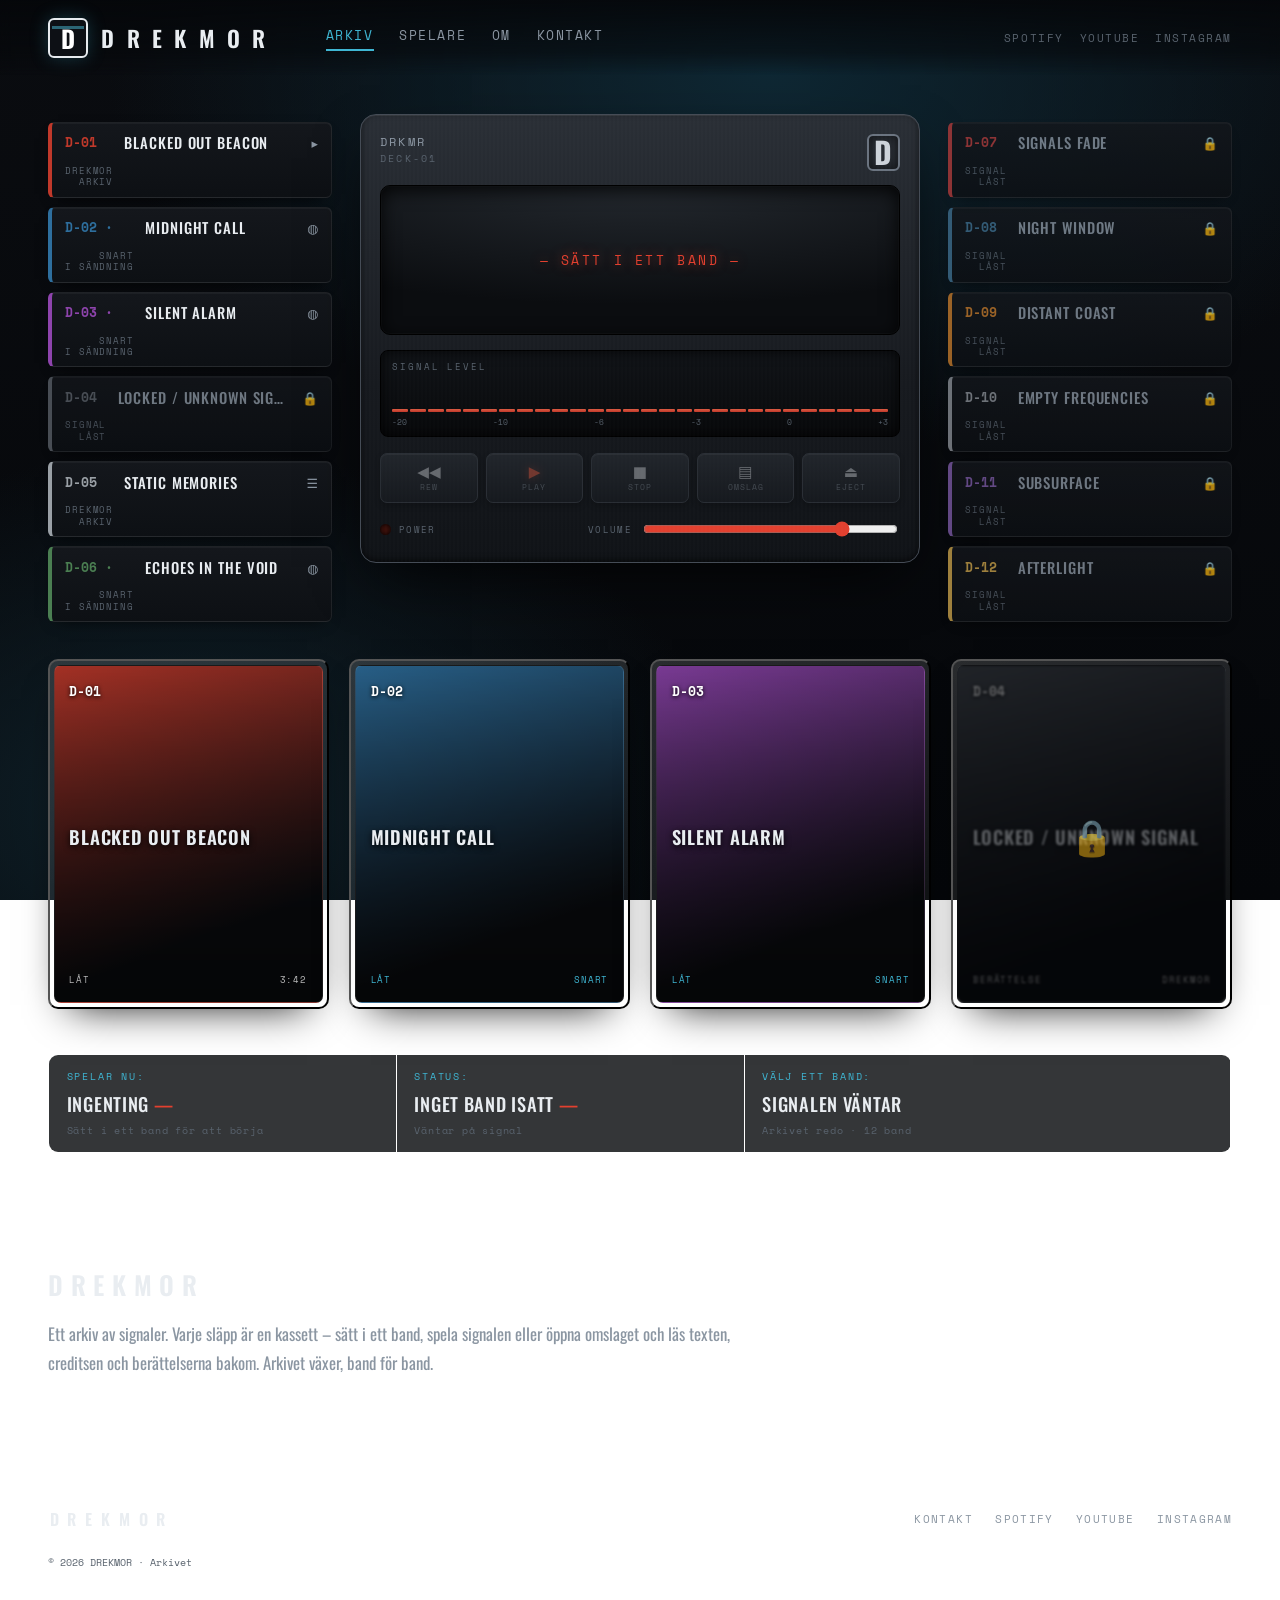
==== drekmor/index.html @ 32571ec5 "Lägg till DREKMOR – kassettbaserad musiksida (arkivet) Datadriven, filmisk kassettvärld där varje sl" ====
<!DOCTYPE html>
<html lang="sv">
<head>
  <meta charset="UTF-8" />
  <meta name="viewport" content="width=device-width, initial-scale=1.0" />

  <title>DREKMOR – Arkivet</title>
  <meta name="description" content="DREKMOR – arkivet. Varje släpp är en kassett. Sätt i ett band, spela signalen eller öppna omslaget och läs." />
  <meta name="theme-color" content="#0a0c10" />

  <meta property="og:title" content="DREKMOR – Arkivet" />
  <meta property="og:description" content="Varje släpp är en kassett. Sätt i ett band och lyssna på signalen." />
  <meta property="og:type" content="music.musician" />
  <meta property="og:locale" content="sv_SE" />

  <link rel="preconnect" href="https://fonts.googleapis.com" />
  <link rel="preconnect" href="https://fonts.gstatic.com" crossorigin />
  <link href="https://fonts.googleapis.com/css2?family=Oswald:wght@300;400;500;600;700&family=Space+Mono:wght@400;700&display=swap" rel="stylesheet" />

  <link rel="stylesheet" href="drekmor.css" />
</head>
<body>

  <!-- =============================== HEADER =============================== -->
  <header class="site-header">
    <a class="brand" href="#" aria-label="DREKMOR – hem">
      <span class="brand__mark" aria-hidden="true">D</span>
      <span class="brand__word">DREKMOR</span>
    </a>

    <nav class="nav" aria-label="Huvudmeny">
      <a href="#featured" class="nav__link is-active">ARKIV</a>
      <a href="#deck" class="nav__link">SPELARE</a>
      <a href="#about" class="nav__link">OM</a>
      <a href="#contact" class="nav__link">KONTAKT</a>
    </nav>

    <div class="social" aria-label="Sociala kanaler">
      <a href="#" aria-label="Spotify" class="social__link">SPOTIFY</a>
      <a href="#" aria-label="YouTube" class="social__link">YOUTUBE</a>
      <a href="#" aria-label="Instagram" class="social__link">INSTAGRAM</a>
    </div>
  </header>

  <!-- ================================ STAGE ============================== -->
  <main class="stage">

    <!-- Vänster hylla (fylls av app.js) -->
    <section class="shelf shelf--left" id="shelf-left" aria-label="Arkiv, vänster hylla"></section>

    <!-- Kassettspelaren -->
    <section class="deck" id="deck" aria-label="Kassettspelare">
      <div class="deck__top">
        <div class="deck__brand">DRKMR<br /><span>DECK-01</span></div>
        <div class="deck__d">D</div>
      </div>

      <!-- Fönstret där det isatta bandet visas -->
      <div class="deck__window" id="deck-window" data-empty="true">
        <div class="deck__insert-hint" id="insert-hint">— SÄTT I ETT BAND —</div>
        <div class="loaded-tape" id="loaded-tape" aria-hidden="true">
          <div class="loaded-tape__reel reel--left"><span></span></div>
          <div class="loaded-tape__tapewin"></div>
          <div class="loaded-tape__reel reel--right"><span></span></div>
          <div class="loaded-tape__label" id="loaded-label"></div>
        </div>
      </div>

      <!-- VU-mätare -->
      <div class="vu" aria-hidden="true">
        <div class="vu__title">SIGNAL LEVEL</div>
        <div class="vu__bars" id="vu-bars"></div>
        <div class="vu__scale"><span>-20</span><span>-10</span><span>-6</span><span>-3</span><span>0</span><span>+3</span></div>
      </div>

      <!-- Transportknappar -->
      <div class="transport">
        <button class="tbtn" id="btn-rew"   disabled aria-label="Spola tillbaka"><b>◀◀</b><small>REW</small></button>
        <button class="tbtn tbtn--play" id="btn-play" disabled aria-label="Spela / pausa"><b id="play-glyph">▶</b><small id="play-label">PLAY</small></button>
        <button class="tbtn" id="btn-stop"  disabled aria-label="Stopp"><b>■</b><small>STOP</small></button>
        <button class="tbtn" id="btn-inlay" disabled aria-label="Öppna omslag"><b>▤</b><small>OMSLAG</small></button>
        <button class="tbtn" id="btn-eject" disabled aria-label="Mata ut band"><b>⏏</b><small>EJECT</small></button>
      </div>

      <!-- Ström + volym -->
      <div class="deck__bottom">
        <div class="power"><span class="power__led" id="power-led"></span><small>POWER</small></div>
        <div class="volume">
          <span class="volume__label">VOLUME</span>
          <input type="range" id="volume" min="0" max="100" value="80" aria-label="Volym" />
        </div>
      </div>
    </section>

    <!-- Höger hylla (fylls av app.js) -->
    <section class="shelf shelf--right" id="shelf-right" aria-label="Arkiv, höger hylla"></section>

    <!-- Utvalda, liggande kassetter (fylls av app.js) -->
    <section class="featured" id="featured" aria-label="Utvalda släpp"></section>

    <!-- Statusrad -->
    <section class="statusbar" aria-label="Status">
      <div class="status">
        <div class="status__key">SPELAR NU:</div>
        <div class="status__val" id="st-now">INGENTING <span class="dash">—</span></div>
        <div class="status__sub" id="st-now-sub">Sätt i ett band för att börja</div>
      </div>
      <div class="status">
        <div class="status__key">STATUS:</div>
        <div class="status__val" id="st-state">INGET BAND ISATT <span class="dash">—</span></div>
        <div class="status__sub" id="st-state-sub">Väntar på signal</div>
      </div>
      <div class="status status--wide">
        <div class="status__key">VÄLJ ETT BAND:</div>
        <div class="status__val">SIGNALEN VÄNTAR</div>
        <div class="status__sub">Arkivet redo · <span id="st-count">0</span> band</div>
      </div>
      <div class="status status--sel" id="st-selection" hidden>
        <div class="status__id" id="st-id">D-01</div>
        <div class="status__meter" id="st-meter"></div>
        <div class="status__title" id="st-title">—</div>
      </div>
    </section>
  </main>

  <!-- ============================== OM / KONTAKT ========================= -->
  <section class="about section-anchor" id="about" aria-label="Om Drekmor">
    <div class="about__inner">
      <h2>DREKMOR</h2>
      <p>
        Ett arkiv av signaler. Varje släpp är en kassett – sätt i ett band,
        spela signalen eller öppna omslaget och läs texten, creditsen och
        berättelserna bakom. Arkivet växer, band för band.
      </p>
    </div>
  </section>

  <footer class="site-footer section-anchor" id="contact">
    <div class="site-footer__inner">
      <span class="brand__word">DREKMOR</span>
      <div class="site-footer__links">
        <a href="mailto:kontakt@drekmor.se">KONTAKT</a>
        <a href="#" target="_blank" rel="noopener">SPOTIFY</a>
        <a href="#" target="_blank" rel="noopener">YOUTUBE</a>
        <a href="#" target="_blank" rel="noopener">INSTAGRAM</a>
      </div>
      <small>© <span id="year"></span> DREKMOR · Arkivet</small>
    </div>
  </footer>

  <!-- ================= OMSLAG / INLAY (modal) ================= -->
  <div class="inlay-overlay" id="inlay" hidden>
    <div class="inlay" role="dialog" aria-modal="true" aria-labelledby="inlay-title">
      <button class="inlay__close" id="inlay-close" aria-label="Stäng omslag">✕</button>

      <!-- Vänster: omslagsbild / kassettframsida -->
      <div class="inlay__cover" id="inlay-cover">
        <div class="inlay__cover-id" id="inlay-cover-id">D-01</div>
        <div class="inlay__cover-title" id="inlay-cover-title">Titel</div>
        <div class="inlay__cover-type" id="inlay-cover-type">LÅT</div>
      </div>

      <!-- Höger: själva papperet -->
      <div class="inlay__paper">
        <div class="inlay__head">
          <span class="inlay__id" id="inlay-id">D-01</span>
          <h2 class="inlay__title" id="inlay-title">Titel</h2>
          <div class="inlay__meta" id="inlay-meta"></div>
        </div>
        <p class="inlay__notes" id="inlay-notes"></p>

        <div class="inlay__section" id="inlay-credits-wrap" hidden>
          <h3>CREDITS</h3>
          <dl class="credits" id="inlay-credits"></dl>
        </div>

        <div class="inlay__section" id="inlay-text-wrap" hidden>
          <h3 id="inlay-text-heading">TEXT</h3>
          <pre class="inlay__text" id="inlay-text"></pre>
        </div>

        <div class="inlay__links" id="inlay-links"></div>
      </div>
    </div>
  </div>

  <!-- Ett enda ljud-element återanvänds för alla band -->
  <audio id="audio" preload="none" crossorigin="anonymous"></audio>

  <script src="releases.js"></script>
  <script src="drekmor.js"></script>
</body>
</html>
---- drekmor/drekmor.css ----
/* =============================================================================
   DREKMOR – ARKIVET  ·  drekmor.css
   Mörk, filmisk kassettvärld. Färger och mått styrs av variabler nedan.
   ============================================================================= */

:root {
  --bg-0: #05070a;
  --bg-1: #0a0c10;
  --bg-glow: #0e2733;
  --ink: #e9edf1;
  --ink-dim: #8b96a2;
  --ink-faint: #59636e;
  --red: #e2402f;
  --red-glow: #ff6a4d;
  --cyan: #3fb6d3;
  --metal-0: #1b1e24;
  --metal-1: #2b3037;
  --metal-2: #3c434c;
  --metal-hi: #5a626d;
  --line: rgba(255,255,255,.08);
  --mono: "Space Mono", ui-monospace, "SFMono-Regular", Menlo, monospace;
  --cond: "Oswald", "Arial Narrow", system-ui, sans-serif;
  --radius: 10px;
  --shadow: 0 24px 60px -20px rgba(0,0,0,.9);
}

* { box-sizing: border-box; }

/* Se till att [hidden] alltid vinner över display-reglerna nedan. */
[hidden] { display: none !important; }

html { scroll-behavior: smooth; }

body {
  margin: 0;
  min-height: 100vh;
  font-family: var(--cond);
  color: var(--ink);
  background:
    radial-gradient(1200px 700px at 60% 8%, var(--bg-glow) 0%, transparent 55%),
    radial-gradient(900px 600px at 15% 90%, #10222b 0%, transparent 60%),
    linear-gradient(180deg, var(--bg-1), var(--bg-0));
  background-attachment: fixed;
  -webkit-font-smoothing: antialiased;
}

a { color: inherit; text-decoration: none; }
button { font-family: inherit; color: inherit; cursor: pointer; }

/* ------------------------------------------------------------------ HEADER */
.site-header {
  display: flex; align-items: center; gap: 2rem;
  padding: 1.1rem clamp(1rem, 4vw, 3rem);
  position: sticky; top: 0; z-index: 40;
  background: linear-gradient(180deg, rgba(5,7,10,.92), rgba(5,7,10,.55) 70%, transparent);
  backdrop-filter: blur(6px);
}
.brand { display: flex; align-items: center; gap: .7rem; }
.brand__mark {
  display: grid; place-items: center;
  width: 40px; height: 40px;
  font: 700 24px/1 var(--cond);
  color: #fff; background: #0d1015;
  border: 2px solid #e7ebef;
  border-radius: 6px;
  box-shadow: inset 0 0 0 2px #0d1015, 0 0 18px rgba(63,182,211,.25);
  position: relative;
}
.brand__mark::after {   /* liten glitch-antydan */
  content: ""; position: absolute; left: 6%; top: 18%; width: 88%; height: 8%;
  background: var(--cyan); mix-blend-mode: screen; opacity: .5;
}
.brand__word { font-weight: 600; letter-spacing: .55em; font-size: 1.4rem; padding-left: .1em; }

.nav { display: flex; gap: 1.6rem; margin-left: 1rem; }
.nav__link {
  font-family: var(--mono); font-size: .82rem; letter-spacing: .12em;
  color: var(--ink-dim); padding-bottom: 4px; border-bottom: 2px solid transparent;
  transition: color .2s, border-color .2s;
}
.nav__link:hover { color: var(--ink); }
.nav__link.is-active { color: var(--cyan); border-color: var(--cyan); }

.social { margin-left: auto; display: flex; gap: 1rem; }
.social__link {
  font-family: var(--mono); font-size: .68rem; letter-spacing: .14em;
  color: var(--ink-faint); transition: color .2s;
}
.social__link:hover { color: var(--red-glow); }

/* ------------------------------------------------------------------- STAGE */
.stage {
  max-width: 1500px; margin: 0 auto;
  padding: clamp(1rem, 3vw, 2.5rem) clamp(1rem, 4vw, 3rem) 2rem;
  display: grid;
  grid-template-columns: 1fr minmax(360px, 560px) 1fr;
  grid-template-areas:
    "left deck right"
    "feat feat feat"
    "stat stat stat";
  gap: clamp(1rem, 2.2vw, 2rem);
  align-items: start;
}
.shelf--left  { grid-area: left;  }
.deck         { grid-area: deck;  }
.shelf--right { grid-area: right; }
.featured     { grid-area: feat;  }
.statusbar    { grid-area: stat;  }

/* ------------------------------------------------------------------- SHELF */
.shelf { display: flex; flex-direction: column; gap: 9px; padding-top: .5rem; }
.shelf--right { align-items: stretch; }

/* En kassettrygg */
.spine {
  --accent: #c0392b;
  position: relative;
  display: grid;
  grid-template-columns: auto 1fr auto;
  align-items: center; gap: .7rem;
  padding: .55rem .8rem;
  background: linear-gradient(180deg, #14171c, #0d1014);
  border: 1px solid var(--line);
  border-left: 4px solid var(--accent);
  border-radius: 6px;
  box-shadow: 0 6px 16px -10px #000, inset 0 1px 0 rgba(255,255,255,.04);
  text-align: left;
  width: 100%;
  transition: transform .18s ease, box-shadow .18s ease, border-color .18s;
}
.spine:hover, .spine:focus-visible {
  transform: translateX(6px);
  border-color: var(--accent);
  box-shadow: 0 10px 22px -10px #000, 0 0 22px -6px var(--accent);
  outline: none;
}
.spine.is-loaded { transform: translateX(10px); box-shadow: 0 0 0 1px var(--accent), 0 0 26px -6px var(--accent); }
.spine__id { font-family: var(--mono); font-weight: 700; font-size: .82rem; color: var(--accent); }
.spine__title {
  font-weight: 500; letter-spacing: .06em; text-transform: uppercase;
  font-size: .92rem; white-space: nowrap; overflow: hidden; text-overflow: ellipsis;
}
.spine__tag {
  font-family: var(--mono); font-size: .58rem; letter-spacing: .1em;
  color: var(--ink-faint); text-align: right; line-height: 1.25;
}
.spine__icon { font-size: .8rem; color: var(--ink-dim); }
.spine[data-status="locked"]  { opacity: .78; }
.spine[data-status="locked"]  .spine__title { color: var(--ink-dim); }
.spine[data-status="coming"]  .spine__id::after { content: " ·"; }

/* --------------------------------------------------------------------- DECK */
.deck {
  border-radius: 16px;
  padding: 1.2rem 1.2rem 1.4rem;
  background:
    linear-gradient(180deg, #2a2f36, #171a1f 60%, #101317);
  border: 1px solid #454c56;
  box-shadow: var(--shadow), inset 0 1px 0 rgba(255,255,255,.08), inset 0 -2px 6px rgba(0,0,0,.6);
  position: relative;
}
.deck::before {  /* subtil borstad-metall-textur */
  content: ""; position: absolute; inset: 0; border-radius: 16px; pointer-events: none;
  background: repeating-linear-gradient(90deg, rgba(255,255,255,.02) 0 2px, transparent 2px 4px);
  opacity: .5;
}
.deck__top { display: flex; justify-content: space-between; align-items: flex-start; margin-bottom: .9rem; }
.deck__brand { font-family: var(--mono); font-size: .74rem; letter-spacing: .18em; color: var(--ink-dim); line-height: 1.35; }
.deck__brand span { color: var(--ink-faint); font-size: .64rem; }
.deck__d {
  font: 700 30px/1 var(--cond); color: #cdd3da;
  border: 2px solid #6b7480; border-radius: 6px; padding: .1rem .35rem;
  box-shadow: inset 0 0 12px rgba(0,0,0,.6);
}

/* Fönstret */
.deck__window {
  position: relative; height: 150px; border-radius: 10px;
  background: radial-gradient(120% 100% at 50% 0%, #23282e, #0b0d10 80%);
  border: 1px solid #000; box-shadow: inset 0 4px 18px rgba(0,0,0,.85), inset 0 0 0 1px rgba(255,255,255,.03);
  display: grid; place-items: center; overflow: hidden;
}
.deck__insert-hint {
  font-family: var(--mono); font-size: .8rem; letter-spacing: .2em; color: var(--red);
  text-shadow: 0 0 12px rgba(226,64,47,.6); animation: blink 1.8s steps(2) infinite;
}
@keyframes blink { 50% { opacity: .35; } }
.deck__window[data-empty="false"] .deck__insert-hint { display: none; }

/* Det isatta bandet i fönstret */
.loaded-tape {
  position: absolute; inset: 12px; border-radius: 8px; padding: .7rem;
  background: linear-gradient(180deg, #17191d, #0d0f12);
  border: 1px solid #2a2e34;
  display: grid; grid-template-columns: 1fr auto 1fr; align-items: center; gap: .6rem;
  transform: translateY(-170%); transition: transform .55s cubic-bezier(.2,.9,.25,1);
}
.deck__window[data-empty="false"] .loaded-tape { transform: translateY(0); }
.loaded-tape__reel {
  width: 52px; height: 52px; border-radius: 50%;
  background: radial-gradient(circle, #3a3f47 0 30%, #14161a 32%, #0e1013 70%);
  border: 2px solid #4a5059; place-self: center; display: grid; place-items: center;
  box-shadow: inset 0 0 8px #000;
}
.loaded-tape__reel span {
  width: 16px; height: 16px; border-radius: 50%;
  border: 3px solid #6a7280; position: relative;
}
.loaded-tape__reel span::before,
.loaded-tape__reel span::after {
  content: ""; position: absolute; inset: -8px; border: 1px dashed #444a52; border-radius: 50%;
}
.is-playing .loaded-tape__reel { animation: spin 1.6s linear infinite; }
.reel--right.spin { animation-duration: 2.4s; }
@keyframes spin { to { transform: rotate(360deg); } }
.loaded-tape__tapewin {
  width: 46px; height: 20px; align-self: center; border-radius: 3px;
  background: linear-gradient(180deg, #2a2d33, #0c0d10); border: 1px solid #000;
}
.loaded-tape__label {
  position: absolute; left: 10%; right: 10%; bottom: 8px;
  font-family: var(--mono); font-size: .62rem; letter-spacing: .12em;
  color: var(--ink-dim); text-align: center;
  border-top: 1px solid rgba(255,255,255,.08); padding-top: 4px;
}

/* VU-mätare */
.vu {
  margin-top: .9rem; padding: .55rem .7rem; border-radius: 8px;
  background: linear-gradient(180deg, #101317, #08090b); border: 1px solid #000;
  box-shadow: inset 0 0 14px rgba(0,0,0,.8);
}
.vu__title { font-family: var(--mono); font-size: .58rem; letter-spacing: .2em; color: var(--ink-faint); margin-bottom: 5px; }
.vu__bars { display: flex; gap: 2px; height: 34px; align-items: flex-end; }
.vu__bar {
  flex: 1; height: 8%; border-radius: 1px;
  background: linear-gradient(180deg, var(--red-glow), var(--red));
  transition: height .08s linear; opacity: .85;
}
.vu__scale { display: flex; justify-content: space-between; margin-top: 4px; font-family: var(--mono); font-size: .5rem; color: var(--ink-faint); }

/* Transport */
.transport { display: grid; grid-template-columns: repeat(5, 1fr); gap: .5rem; margin-top: 1rem; }
.tbtn {
  display: grid; place-items: center; gap: 3px; padding: .55rem .3rem;
  background: linear-gradient(180deg, #363c44, #1c2026);
  border: 1px solid #4c535d; border-radius: 7px;
  box-shadow: inset 0 1px 0 rgba(255,255,255,.12), 0 3px 6px rgba(0,0,0,.5);
  transition: transform .1s, filter .15s;
}
.tbtn b { font-size: .95rem; line-height: 1; color: #dfe4ea; }
.tbtn small { font-family: var(--mono); font-size: .52rem; letter-spacing: .12em; color: var(--ink-dim); }
.tbtn:not(:disabled):hover { filter: brightness(1.18); }
.tbtn:not(:disabled):active { transform: translateY(2px); }
.tbtn:disabled { opacity: .4; cursor: not-allowed; }
.tbtn--play b { color: var(--red-glow); text-shadow: 0 0 10px rgba(255,106,77,.5); }
.tbtn.is-active { box-shadow: inset 0 0 0 1px var(--red), 0 0 16px -4px var(--red); }

/* Ström + volym */
.deck__bottom { display: flex; align-items: center; justify-content: space-between; margin-top: 1rem; gap: 1rem; }
.power { display: flex; align-items: center; gap: .5rem; }
.power__led { width: 11px; height: 11px; border-radius: 50%; background: #3a0f0a; box-shadow: inset 0 0 4px #000; transition: all .3s; }
.power__led.on { background: var(--red); box-shadow: 0 0 12px var(--red-glow), inset 0 0 3px #fff; }
.power small, .volume__label { font-family: var(--mono); font-size: .58rem; letter-spacing: .14em; color: var(--ink-faint); }
.volume { display: flex; align-items: center; gap: .6rem; flex: 1; max-width: 60%; }
.volume input[type="range"] { flex: 1; accent-color: var(--red); }

/* ---------------------------------------------------------------- FEATURED */
.featured {
  display: grid; grid-template-columns: repeat(auto-fit, minmax(180px, 1fr));
  gap: clamp(.8rem, 1.6vw, 1.4rem); margin-top: .5rem;
}
.case {
  position: relative; aspect-ratio: 4 / 5; border-radius: 10px;
  padding: 4px; background: linear-gradient(160deg, rgba(255,255,255,.14), rgba(255,255,255,.02));
  box-shadow: 0 18px 40px -22px #000; text-align: left;
  transition: transform .2s ease, box-shadow .2s ease;
}
.case:hover, .case:focus-visible { transform: translateY(-8px) rotate(-.6deg); box-shadow: 0 26px 50px -20px #000, 0 0 30px -10px var(--accent); outline: none; }
.case.is-loaded { transform: translateY(-8px); box-shadow: 0 0 0 2px var(--accent), 0 22px 44px -20px #000; }
.case__inner {
  --accent: #c0392b;
  height: 100%; border-radius: 7px; padding: 1rem .9rem; overflow: hidden;
  background:
    linear-gradient(180deg, rgba(0,0,0,.15), rgba(0,0,0,.6)),
    linear-gradient(160deg, var(--accent), #0c0e12 75%);
  display: flex; flex-direction: column; justify-content: space-between;
  border: 1px solid rgba(255,255,255,.08);
}
.case__id { font-family: var(--mono); font-weight: 700; font-size: .8rem; color: #fff; text-shadow: 0 1px 4px #000; }
.case__title { font-weight: 600; text-transform: uppercase; letter-spacing: .04em; font-size: 1.15rem; line-height: 1.05; text-shadow: 0 2px 6px #000; }
.case__foot { display: flex; justify-content: space-between; align-items: center; font-family: var(--mono); font-size: .58rem; letter-spacing: .1em; color: rgba(255,255,255,.72); }
.case__lock {
  position: absolute; inset: 4px; border-radius: 7px; display: grid; place-items: center;
  background: rgba(6,8,11,.62); backdrop-filter: blur(1px); font-size: 2.2rem; color: rgba(255,255,255,.55);
}
.case[data-status="coming"] .case__foot { color: var(--cyan); }

/* --------------------------------------------------------------- STATUSBAR */
.statusbar {
  display: grid; grid-template-columns: 1fr 1fr 1.4fr auto; gap: 1px;
  background: var(--line); border: 1px solid var(--line); border-radius: 10px; overflow: hidden;
  margin-top: 1rem;
}
.status { padding: .9rem 1.1rem; background: rgba(8,10,13,.82); }
.status--wide { }
.status__key { font-family: var(--mono); font-size: .62rem; letter-spacing: .18em; color: var(--cyan); margin-bottom: 6px; }
.status__val { font-weight: 500; font-size: 1.15rem; letter-spacing: .04em; text-transform: uppercase; }
.status__val .dash { color: var(--red); }
.status__sub { font-family: var(--mono); font-size: .62rem; letter-spacing: .08em; color: var(--ink-faint); margin-top: 6px; }
.status--sel { display: flex; flex-direction: column; justify-content: center; align-items: flex-end; min-width: 190px; background: rgba(8,10,13,.9); }
.status__id { font-family: var(--mono); font-weight: 700; font-size: 1.7rem; color: var(--red); text-shadow: 0 0 14px rgba(226,64,47,.5); }
.status__title { font-family: var(--mono); font-size: .62rem; letter-spacing: .1em; color: var(--ink-dim); margin-top: 4px; }
.status__meter { display: flex; gap: 2px; height: 16px; align-items: flex-end; margin: 6px 0; }
.status__meter span { width: 4px; background: var(--red); opacity: .35; border-radius: 1px; }

/* -------------------------------------------------------------- INLAY MODAL */
.inlay-overlay {
  position: fixed; inset: 0; z-index: 60; display: grid; place-items: center;
  padding: clamp(1rem, 4vw, 3rem);
  background: rgba(3,5,7,.86); backdrop-filter: blur(4px);
  animation: fade .25s ease;
}
@keyframes fade { from { opacity: 0; } }
.inlay {
  position: relative; width: min(920px, 100%); max-height: 88vh; overflow: hidden;
  display: grid; grid-template-columns: minmax(220px, 300px) 1fr;
  background: linear-gradient(180deg, #12151a, #0b0d11);
  border: 1px solid #2b313a; border-radius: 14px; box-shadow: var(--shadow);
  animation: rise .35s cubic-bezier(.2,.9,.25,1);
}
@keyframes rise { from { transform: translateY(20px); opacity: 0; } }
.inlay__close {
  position: absolute; top: .7rem; right: .8rem; z-index: 2;
  width: 34px; height: 34px; border-radius: 50%; font-size: .9rem;
  background: rgba(0,0,0,.5); border: 1px solid var(--line); color: var(--ink);
}
.inlay__close:hover { background: var(--red); border-color: var(--red); }

.inlay__cover {
  --accent: #c0392b;
  padding: 1.6rem 1.4rem; display: flex; flex-direction: column; justify-content: space-between;
  min-height: 320px;
  background:
    linear-gradient(180deg, rgba(0,0,0,.1), rgba(0,0,0,.65)),
    linear-gradient(160deg, var(--accent), #0a0c10 80%);
  background-size: cover; background-position: center;
}
.inlay__cover-id { font-family: var(--mono); font-weight: 700; color: #fff; letter-spacing: .1em; }
.inlay__cover-title { font-weight: 600; font-size: 1.9rem; line-height: 1.02; text-transform: uppercase; text-shadow: 0 3px 10px #000; margin-top: auto; }
.inlay__cover-type { font-family: var(--mono); font-size: .62rem; letter-spacing: .22em; color: rgba(255,255,255,.8); margin-top: .6rem; }

.inlay__paper { padding: 2rem 1.9rem; overflow-y: auto; }
.inlay__head { border-bottom: 1px solid var(--line); padding-bottom: 1rem; margin-bottom: 1rem; }
.inlay__id { font-family: var(--mono); font-size: .72rem; letter-spacing: .18em; color: var(--red); }
.inlay__title { font-weight: 600; font-size: 1.8rem; text-transform: uppercase; letter-spacing: .03em; margin: .2rem 0 .4rem; }
.inlay__meta { font-family: var(--mono); font-size: .66rem; letter-spacing: .1em; color: var(--ink-faint); display: flex; gap: 1rem; flex-wrap: wrap; }
.inlay__notes { color: var(--ink-dim); font-size: 1rem; line-height: 1.5; margin: 0 0 1.4rem; }
.inlay__section { margin-bottom: 1.6rem; }
.inlay__section h3 { font-family: var(--mono); font-size: .66rem; letter-spacing: .2em; color: var(--cyan); margin: 0 0 .7rem; }
.credits { display: grid; grid-template-columns: auto 1fr; gap: .35rem 1.2rem; margin: 0; }
.credits dt { font-family: var(--mono); font-size: .72rem; color: var(--ink-faint); letter-spacing: .06em; }
.credits dd { margin: 0; font-size: .95rem; }
.inlay__text {
  font-family: var(--mono); font-size: .86rem; line-height: 1.7; color: var(--ink);
  white-space: pre-wrap; word-break: break-word; margin: 0;
}
.inlay__links { display: flex; flex-wrap: wrap; gap: .6rem; margin-top: 1.4rem; }
.inlay__links a {
  font-family: var(--mono); font-size: .7rem; letter-spacing: .12em; text-transform: uppercase;
  padding: .5rem .9rem; border: 1px solid var(--line); border-radius: 6px; color: var(--ink-dim);
  transition: all .2s;
}
.inlay__links a:hover { border-color: var(--red); color: var(--red-glow); }

/* --------------------------------------------------------------- ABOUT/FOOT */
.section-anchor { scroll-margin-top: 90px; }
.about { max-width: 1500px; margin: 2rem auto 0; padding: 3rem clamp(1rem, 4vw, 3rem); }
.about__inner { max-width: 720px; }
.about h2 { font-weight: 600; letter-spacing: .3em; font-size: 1.6rem; margin: 0 0 1rem; }
.about p { color: var(--ink-dim); line-height: 1.7; font-size: 1.05rem; }
.site-footer { border-top: 1px solid var(--line); margin-top: 2rem; }
.site-footer__inner {
  max-width: 1500px; margin: 0 auto; padding: 2rem clamp(1rem, 4vw, 3rem);
  display: flex; align-items: center; gap: 1.5rem; flex-wrap: wrap;
}
.site-footer__inner .brand__word { font-size: 1rem; }
.site-footer__links { display: flex; gap: 1.4rem; margin-left: auto; }
.site-footer__links a { font-family: var(--mono); font-size: .7rem; letter-spacing: .12em; color: var(--ink-dim); }
.site-footer__links a:hover { color: var(--red-glow); }
.site-footer small { font-family: var(--mono); font-size: .64rem; color: var(--ink-faint); width: 100%; }

/* ----------------------------------------------------------------- TOAST */
.toast {
  position: fixed; left: 50%; bottom: 2rem; transform: translateX(-50%) translateY(20px);
  background: rgba(10,12,16,.95); border: 1px solid var(--line); border-left: 3px solid var(--red);
  color: var(--ink); font-family: var(--mono); font-size: .78rem; letter-spacing: .05em;
  padding: .8rem 1.2rem; border-radius: 8px; box-shadow: var(--shadow);
  opacity: 0; pointer-events: none; transition: opacity .25s, transform .25s; z-index: 80;
}
.toast.show { opacity: 1; transform: translateX(-50%) translateY(0); }

/* ------------------------------------------------------------- RESPONSIVE */
@media (max-width: 1080px) {
  .stage {
    grid-template-columns: 1fr 1fr;
    grid-template-areas:
      "deck deck"
      "left right"
      "feat feat"
      "stat stat";
  }
  .deck { max-width: 560px; margin: 0 auto; width: 100%; }
}
@media (max-width: 760px) {
  .site-header { gap: 1rem; flex-wrap: wrap; }
  .nav { order: 3; width: 100%; margin: 0; justify-content: space-between; }
  .social { display: none; }
  .brand__word { font-size: 1.1rem; letter-spacing: .4em; }
  .stage {
    grid-template-columns: 1fr;
    grid-template-areas: "deck" "feat" "left" "right" "stat";
  }
  .statusbar { grid-template-columns: 1fr 1fr; }
  .status--wide { grid-column: 1 / -1; }
  .status--sel { grid-column: 1 / -1; align-items: flex-start; }
  .inlay { grid-template-columns: 1fr; max-height: 92vh; }
  .inlay__cover { min-height: 180px; }
}

@media (prefers-reduced-motion: reduce) {
  * { animation: none !important; transition: none !important; }
}
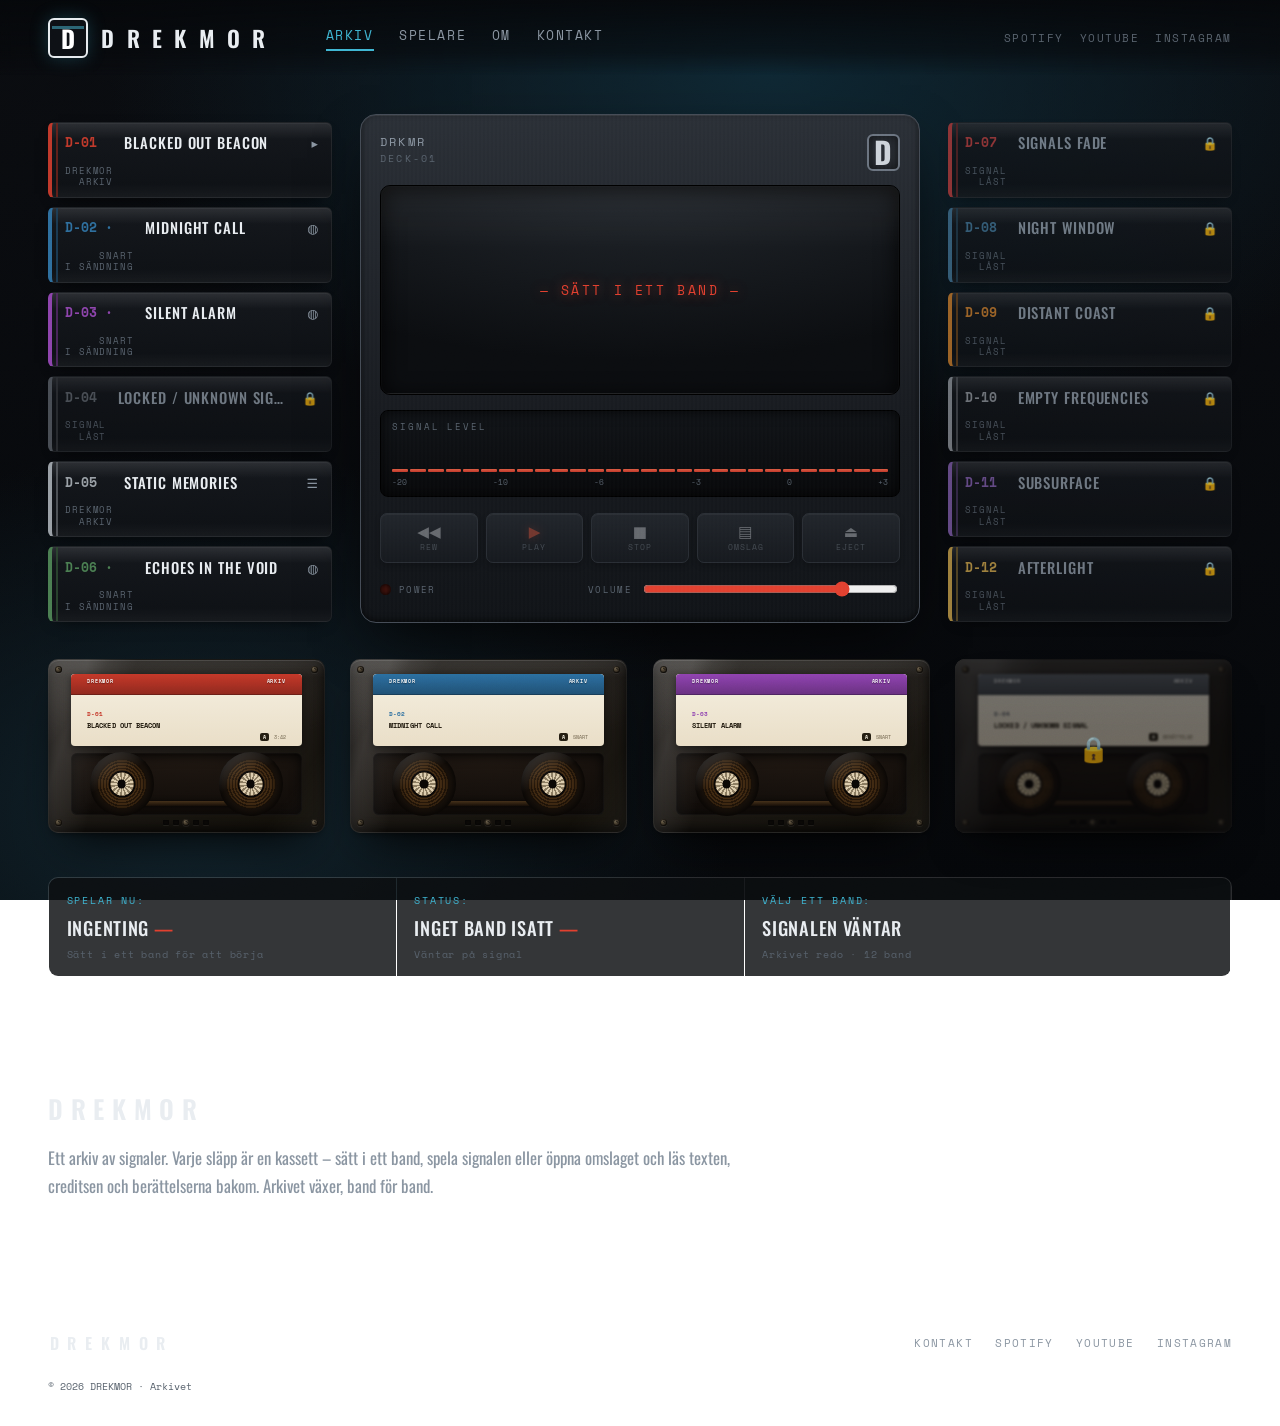
==== commit 1e6e7d03: "Gör kassetterna realistiska och analoga (80-talskänsla) Ersätter de platta färgkorten med riktiga CS" ====
--- a/drekmor/index.html
+++ b/drekmor/index.html
@@ -57,13 +57,9 @@
 
       <!-- Fönstret där det isatta bandet visas -->
       <div class="deck__window" id="deck-window" data-empty="true">
+        <div class="deck__door" aria-hidden="true"></div>
         <div class="deck__insert-hint" id="insert-hint">— SÄTT I ETT BAND —</div>
-        <div class="loaded-tape" id="loaded-tape" aria-hidden="true">
-          <div class="loaded-tape__reel reel--left"><span></span></div>
-          <div class="loaded-tape__tapewin"></div>
-          <div class="loaded-tape__reel reel--right"><span></span></div>
-          <div class="loaded-tape__label" id="loaded-label"></div>
-        </div>
+        <div class="deck__tape" id="deck-tape" aria-hidden="true"></div>
       </div>
 
       <!-- VU-mätare -->
--- a/drekmor/drekmor.css
+++ b/drekmor/drekmor.css
@@ -47,6 +47,13 @@
 a { color: inherit; text-decoration: none; }
 button { font-family: inherit; color: inherit; cursor: pointer; }
 
+/* Varm analog filmkorn-overlay över hela scenen */
+body::after {
+  content: ""; position: fixed; inset: 0; z-index: 9999; pointer-events: none;
+  opacity: .05; mix-blend-mode: overlay;
+  background-image: url("data:image/svg+xml,%3Csvg xmlns='http://www.w3.org/2000/svg' width='140' height='140'%3E%3Cfilter id='n'%3E%3CfeTurbulence type='fractalNoise' baseFrequency='0.9' numOctaves='2' stitchTiles='stitch'/%3E%3C/filter%3E%3Crect width='100%25' height='100%25' filter='url(%23n)'/%3E%3C/svg%3E");
+}
+
 /* ------------------------------------------------------------------ HEADER */
 .site-header {
   display: flex; align-items: center; gap: 2rem;
@@ -125,8 +132,17 @@
   border-radius: 6px;
   box-shadow: 0 6px 16px -10px #000, inset 0 1px 0 rgba(255,255,255,.04);
   text-align: left;
-  width: 100%;
+  width: 100%; overflow: hidden;
   transition: transform .18s ease, box-shadow .18s ease, border-color .18s;
+}
+/* Glansig plastyta som på ett kassettfodrals rygg */
+.spine::before {
+  content: ""; position: absolute; inset: 0; pointer-events: none;
+  background: linear-gradient(180deg, rgba(255,255,255,.10) 0%, transparent 22%, transparent 82%, rgba(255,255,255,.04) 100%);
+}
+.spine::after {
+  content: ""; position: absolute; top: 0; bottom: 0; left: 4px; width: 2px;
+  background: color-mix(in srgb, var(--accent) 60%, #000); opacity: .8;
 }
 .spine:hover, .spine:focus-visible {
   transform: translateX(6px);
@@ -175,10 +191,16 @@
 
 /* Fönstret */
 .deck__window {
-  position: relative; height: 150px; border-radius: 10px;
-  background: radial-gradient(120% 100% at 50% 0%, #23282e, #0b0d10 80%);
-  border: 1px solid #000; box-shadow: inset 0 4px 18px rgba(0,0,0,.85), inset 0 0 0 1px rgba(255,255,255,.03);
+  position: relative; height: 210px; border-radius: 10px;
+  background:
+    radial-gradient(120% 120% at 50% -10%, #23282e, #0b0d10 78%);
+  border: 1px solid #000; box-shadow: inset 0 4px 22px rgba(0,0,0,.9), inset 0 0 0 1px rgba(255,255,255,.03);
   display: grid; place-items: center; overflow: hidden;
+}
+.deck__door {
+  position: absolute; inset: 0; pointer-events: none;
+  background: linear-gradient(180deg, rgba(255,255,255,.05), transparent 30%);
+  border-bottom: 1px solid rgba(255,255,255,.04);
 }
 .deck__insert-hint {
   font-family: var(--mono); font-size: .8rem; letter-spacing: .2em; color: var(--red);
@@ -187,42 +209,149 @@
 @keyframes blink { 50% { opacity: .35; } }
 .deck__window[data-empty="false"] .deck__insert-hint { display: none; }
 
-/* Det isatta bandet i fönstret */
-.loaded-tape {
-  position: absolute; inset: 12px; border-radius: 8px; padding: .7rem;
-  background: linear-gradient(180deg, #17191d, #0d0f12);
-  border: 1px solid #2a2e34;
-  display: grid; grid-template-columns: 1fr auto 1fr; align-items: center; gap: .6rem;
-  transform: translateY(-170%); transition: transform .55s cubic-bezier(.2,.9,.25,1);
-}
-.deck__window[data-empty="false"] .loaded-tape { transform: translateY(0); }
-.loaded-tape__reel {
-  width: 52px; height: 52px; border-radius: 50%;
-  background: radial-gradient(circle, #3a3f47 0 30%, #14161a 32%, #0e1013 70%);
-  border: 2px solid #4a5059; place-self: center; display: grid; place-items: center;
-  box-shadow: inset 0 0 8px #000;
-}
-.loaded-tape__reel span {
-  width: 16px; height: 16px; border-radius: 50%;
-  border: 3px solid #6a7280; position: relative;
-}
-.loaded-tape__reel span::before,
-.loaded-tape__reel span::after {
-  content: ""; position: absolute; inset: -8px; border: 1px dashed #444a52; border-radius: 50%;
-}
-.is-playing .loaded-tape__reel { animation: spin 1.6s linear infinite; }
-.reel--right.spin { animation-duration: 2.4s; }
+/* Det isatta bandet glider in i fönstret */
+.deck__tape {
+  position: absolute; inset: 16px; z-index: 2;
+  display: flex; align-items: center; justify-content: center;
+  transform: translateY(-185%); transition: transform .62s cubic-bezier(.2,.9,.25,1);
+}
+.deck__window[data-empty="false"] .deck__tape { transform: translateY(0); }
+.deck__tape .cassette { height: 100%; width: auto; aspect-ratio: 100 / 63; }
+
+/* =============================================================================
+   REALISTISK ANALOG KASSETT  (delas av hyllan, de liggande banden och spelaren)
+   Byggd helt i CSS: rökfärgat skal, spolar med lindad tejp, skruvar,
+   gräddvit etikett med färgstripe och exponerad tejp.
+   ============================================================================= */
+.cassette {
+  --accent: #c0392b;
+  position: relative; width: 100%; aspect-ratio: 100 / 63; border-radius: 10px;
+  filter: saturate(1.05);
+  container-type: inline-size;
+}
+.cassette__shell {
+  position: absolute; inset: 0; border-radius: inherit; overflow: hidden;
+  background:
+    linear-gradient(180deg, rgba(255,255,255,.10), transparent 10%),
+    radial-gradient(140% 120% at 50% -20%, #33302b, transparent 60%),
+    linear-gradient(158deg, #2b2723 0%, #211d19 42%, #131009 100%);
+  border: 1px solid rgba(0,0,0,.65);
+  box-shadow:
+    inset 0 1px 0 rgba(255,255,255,.12),
+    inset 0 -4px 10px rgba(0,0,0,.65),
+    inset 0 0 40px rgba(0,0,0,.35);
+}
+
+/* Skruvar (5 st som på en riktig kassett) */
+.screw {
+  position: absolute; width: 7px; height: 7px; border-radius: 50%; z-index: 2;
+  background: radial-gradient(circle at 35% 30%, #756853, #201a12 72%);
+  box-shadow: inset 0 0 0 1px rgba(0,0,0,.6), 0 1px 1px rgba(255,255,255,.07);
+}
+.screw::after { content: ""; position: absolute; inset: 2px; border-top: 1px solid rgba(0,0,0,.65); transform: rotate(38deg); }
+.s-tl { top: 6px; left: 6px; } .s-tr { top: 6px; right: 6px; }
+.s-bl { bottom: 6px; left: 6px; } .s-br { bottom: 6px; right: 6px; }
+.s-c  { left: 50%; bottom: 6px; transform: translateX(-50%); }
+
+/* Etiketten – gräddvitt papper med färgstripe och maskinskriven titel */
+.cassette__label {
+  position: absolute; left: 8%; right: 8%; top: 8%; height: 42%;
+  border-radius: 4px; overflow: hidden; z-index: 1;
+  background: linear-gradient(180deg, #f5efe1 0%, #e9dec8 100%);
+  box-shadow: inset 0 1px 0 rgba(255,255,255,.7), 0 2px 7px rgba(0,0,0,.45);
+  color: #2a2419;
+}
+.cassette__stripe {
+  height: 30%;
+  background: linear-gradient(180deg, var(--accent), color-mix(in srgb, var(--accent) 72%, #000));
+  box-shadow: inset 0 -1px 0 rgba(0,0,0,.25);
+}
+.cassette__brand {
+  position: absolute; top: 4.5%; left: 7%; right: 7%; display: flex; justify-content: space-between;
+  font-family: var(--mono); font-weight: 700; letter-spacing: .16em; color: rgba(255,255,255,.92);
+  font-size: clamp(5px, 1.5cqw, 9px); text-shadow: 0 1px 1px rgba(0,0,0,.35);
+}
+.cassette__idrow { position: absolute; left: 7%; right: 7%; top: 36%; }
+.cassette__id { font-family: var(--mono); font-weight: 700; color: var(--accent); font-size: clamp(6px, 2.1cqw, 12px); }
+.cassette__title {
+  display: block; margin-top: 2px; font-family: var(--mono); font-weight: 700;
+  color: #241d12; text-transform: uppercase; letter-spacing: .01em; line-height: 1.05;
+  font-size: clamp(7px, 2.6cqw, 14px);
+  white-space: nowrap; overflow: hidden; text-overflow: ellipsis;
+}
+.cassette__side {
+  position: absolute; right: 7%; bottom: 7%; display: flex; align-items: center; gap: 5px;
+  font-family: var(--mono); font-size: clamp(5px, 1.6cqw, 9px); color: #6b5f49;
+}
+.cassette__side b { background: #241d12; color: #f5efe1; padding: 0 3px; border-radius: 2px; }
+
+/* Fönstret med spolarna */
+.cassette__window {
+  position: absolute; left: 8%; right: 8%; bottom: 10%; height: 36%;
+  border-radius: 6px;
+  background: radial-gradient(130% 150% at 50% 0%, #201812, #0a0705 88%);
+  box-shadow: inset 0 2px 12px rgba(0,0,0,.9), inset 0 0 0 1px rgba(255,255,255,.05);
+  display: flex; align-items: center; justify-content: space-between; padding: 0 7%;
+}
+/* Exponerad tejp längs nederkanten mellan spolarna */
+.cassette__tape {
+  position: absolute; left: 16%; right: 16%; bottom: 14%; height: 9%; z-index: 0;
+  background: linear-gradient(180deg, #43301a, #150d07);
+  border-radius: 1px; box-shadow: 0 0 5px rgba(0,0,0,.7);
+}
+.reel {
+  position: relative; z-index: 1; width: 33%; aspect-ratio: 1; border-radius: 50%;
+  background: radial-gradient(circle at 50% 45%, #17100a 0 56%, #090604 100%);
+  box-shadow: inset 0 0 9px rgba(0,0,0,.95);
+}
+.reel__spin { position: absolute; inset: 0; }
+.reel__pack {
+  position: absolute; inset: 11%; border-radius: 50%;
+  background: repeating-radial-gradient(circle at 50% 50%, #23160a 0 1.5px, #402a13 1.5px 3px);
+  -webkit-mask: radial-gradient(circle at 50% 50%, transparent 0 30%, #000 31%);
+          mask: radial-gradient(circle at 50% 50%, transparent 0 30%, #000 31%);
+  box-shadow: inset 0 0 6px rgba(0,0,0,.8);
+}
+.reel__hub {
+  position: absolute; top: 50%; left: 50%; width: 36%; aspect-ratio: 1; transform: translate(-50%,-50%);
+  border-radius: 50%;
+  background: repeating-conic-gradient(from 0deg, #dccdb0 0 12deg, #8a7c62 12deg 24deg);
+  box-shadow: 0 0 0 2px #090604;
+}
+.reel__hub::after { content: ""; position: absolute; inset: 32%; border-radius: 50%; background: #090604; }
+.reel__gloss {
+  position: absolute; inset: 0; border-radius: 50%; pointer-events: none;
+  background: linear-gradient(150deg, rgba(255,255,255,.20) 0%, transparent 42%);
+}
+
+/* Nedre öppningarna (huvud/capstan-hål) */
+.cassette__ports {
+  position: absolute; left: 50%; bottom: 4.5%; transform: translateX(-50%);
+  display: flex; gap: 4px; z-index: 1;
+}
+.cassette__ports i { width: 6px; height: 5px; background: #0a0806; border-radius: 1px; box-shadow: inset 0 0 2px #000, 0 1px 0 rgba(255,255,255,.06); }
+
+/* Genomskinligt plastfodral – reflexer ovanpå */
+.cassette__case {
+  position: absolute; inset: 0; border-radius: inherit; pointer-events: none; overflow: hidden;
+  box-shadow: inset 0 0 0 1px rgba(255,255,255,.06);
+  background: linear-gradient(125deg, rgba(255,255,255,.16) 0%, rgba(255,255,255,0) 16%, rgba(255,255,255,0) 84%, rgba(255,255,255,.05) 100%);
+}
+.cassette__case::after {
+  content: ""; position: absolute; top: -40%; left: -12%; width: 34%; height: 180%;
+  background: linear-gradient(90deg, transparent, rgba(255,255,255,.11), transparent);
+  transform: rotate(17deg);
+}
+.cassette__lock {
+  position: absolute; inset: 0; z-index: 3; display: grid; place-items: center; border-radius: inherit;
+  background: rgba(6,6,9,.55); backdrop-filter: blur(1px);
+  font-size: clamp(20px, 9cqw, 42px); color: rgba(255,255,255,.62);
+}
+
+/* Spolarna snurrar när spelaren spelar */
 @keyframes spin { to { transform: rotate(360deg); } }
-.loaded-tape__tapewin {
-  width: 46px; height: 20px; align-self: center; border-radius: 3px;
-  background: linear-gradient(180deg, #2a2d33, #0c0d10); border: 1px solid #000;
-}
-.loaded-tape__label {
-  position: absolute; left: 10%; right: 10%; bottom: 8px;
-  font-family: var(--mono); font-size: .62rem; letter-spacing: .12em;
-  color: var(--ink-dim); text-align: center;
-  border-top: 1px solid rgba(255,255,255,.08); padding-top: 4px;
-}
+.deck.is-playing .reel__spin { animation: spin 2.4s linear infinite; }
+.deck.is-playing .reel--l .reel__spin { animation-duration: 3.2s; }
 
 /* VU-mätare */
 .vu {
@@ -265,36 +394,21 @@
 .volume { display: flex; align-items: center; gap: .6rem; flex: 1; max-width: 60%; }
 .volume input[type="range"] { flex: 1; accent-color: var(--red); }
 
-/* ---------------------------------------------------------------- FEATURED */
+/* -------------------------------------------------- FEATURED (liggande band) */
 .featured {
-  display: grid; grid-template-columns: repeat(auto-fit, minmax(180px, 1fr));
-  gap: clamp(.8rem, 1.6vw, 1.4rem); margin-top: .5rem;
+  display: grid; grid-template-columns: repeat(auto-fit, minmax(240px, 1fr));
+  gap: clamp(1rem, 2vw, 1.9rem); margin-top: .5rem;
 }
 .case {
-  position: relative; aspect-ratio: 4 / 5; border-radius: 10px;
-  padding: 4px; background: linear-gradient(160deg, rgba(255,255,255,.14), rgba(255,255,255,.02));
-  box-shadow: 0 18px 40px -22px #000; text-align: left;
-  transition: transform .2s ease, box-shadow .2s ease;
-}
-.case:hover, .case:focus-visible { transform: translateY(-8px) rotate(-.6deg); box-shadow: 0 26px 50px -20px #000, 0 0 30px -10px var(--accent); outline: none; }
-.case.is-loaded { transform: translateY(-8px); box-shadow: 0 0 0 2px var(--accent), 0 22px 44px -20px #000; }
-.case__inner {
-  --accent: #c0392b;
-  height: 100%; border-radius: 7px; padding: 1rem .9rem; overflow: hidden;
-  background:
-    linear-gradient(180deg, rgba(0,0,0,.15), rgba(0,0,0,.6)),
-    linear-gradient(160deg, var(--accent), #0c0e12 75%);
-  display: flex; flex-direction: column; justify-content: space-between;
-  border: 1px solid rgba(255,255,255,.08);
-}
-.case__id { font-family: var(--mono); font-weight: 700; font-size: .8rem; color: #fff; text-shadow: 0 1px 4px #000; }
-.case__title { font-weight: 600; text-transform: uppercase; letter-spacing: .04em; font-size: 1.15rem; line-height: 1.05; text-shadow: 0 2px 6px #000; }
-.case__foot { display: flex; justify-content: space-between; align-items: center; font-family: var(--mono); font-size: .58rem; letter-spacing: .1em; color: rgba(255,255,255,.72); }
-.case__lock {
-  position: absolute; inset: 4px; border-radius: 7px; display: grid; place-items: center;
-  background: rgba(6,8,11,.62); backdrop-filter: blur(1px); font-size: 2.2rem; color: rgba(255,255,255,.55);
-}
-.case[data-status="coming"] .case__foot { color: var(--cyan); }
+  position: relative; background: none; border: 0; padding: 0; text-align: left;
+  transition: transform .22s ease;
+}
+.case .cassette { box-shadow: 0 24px 46px -22px #000, 0 4px 10px -6px #000; }
+.case:hover, .case:focus-visible { transform: translateY(-9px) rotate(-.5deg); outline: none; }
+.case:hover .cassette { filter: brightness(1.06) saturate(1.08); }
+.case:focus-visible .cassette { box-shadow: 0 0 0 2px var(--cyan), 0 24px 46px -22px #000; }
+.case.is-loaded { transform: translateY(-9px); }
+.case.is-loaded .cassette { box-shadow: 0 0 0 2px var(--accent), 0 24px 46px -20px #000; }
 
 /* --------------------------------------------------------------- STATUSBAR */
 .statusbar {
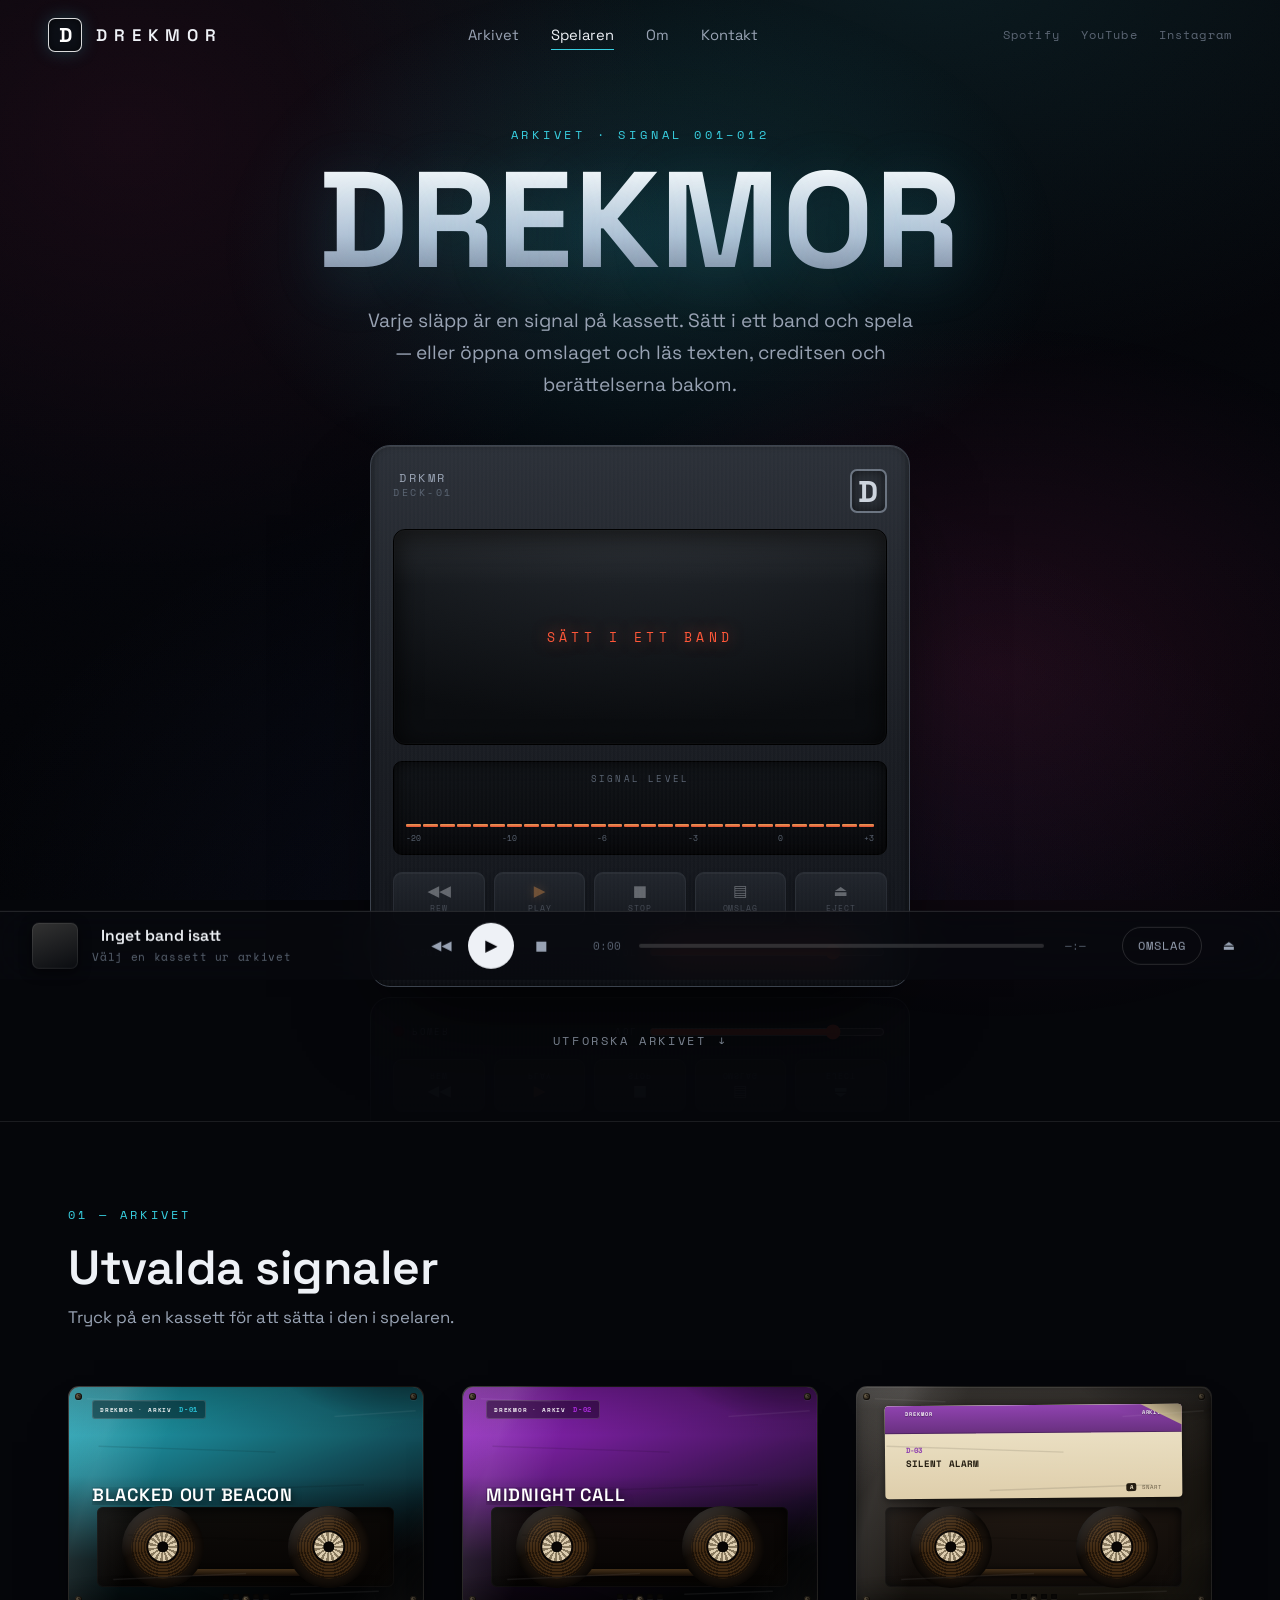
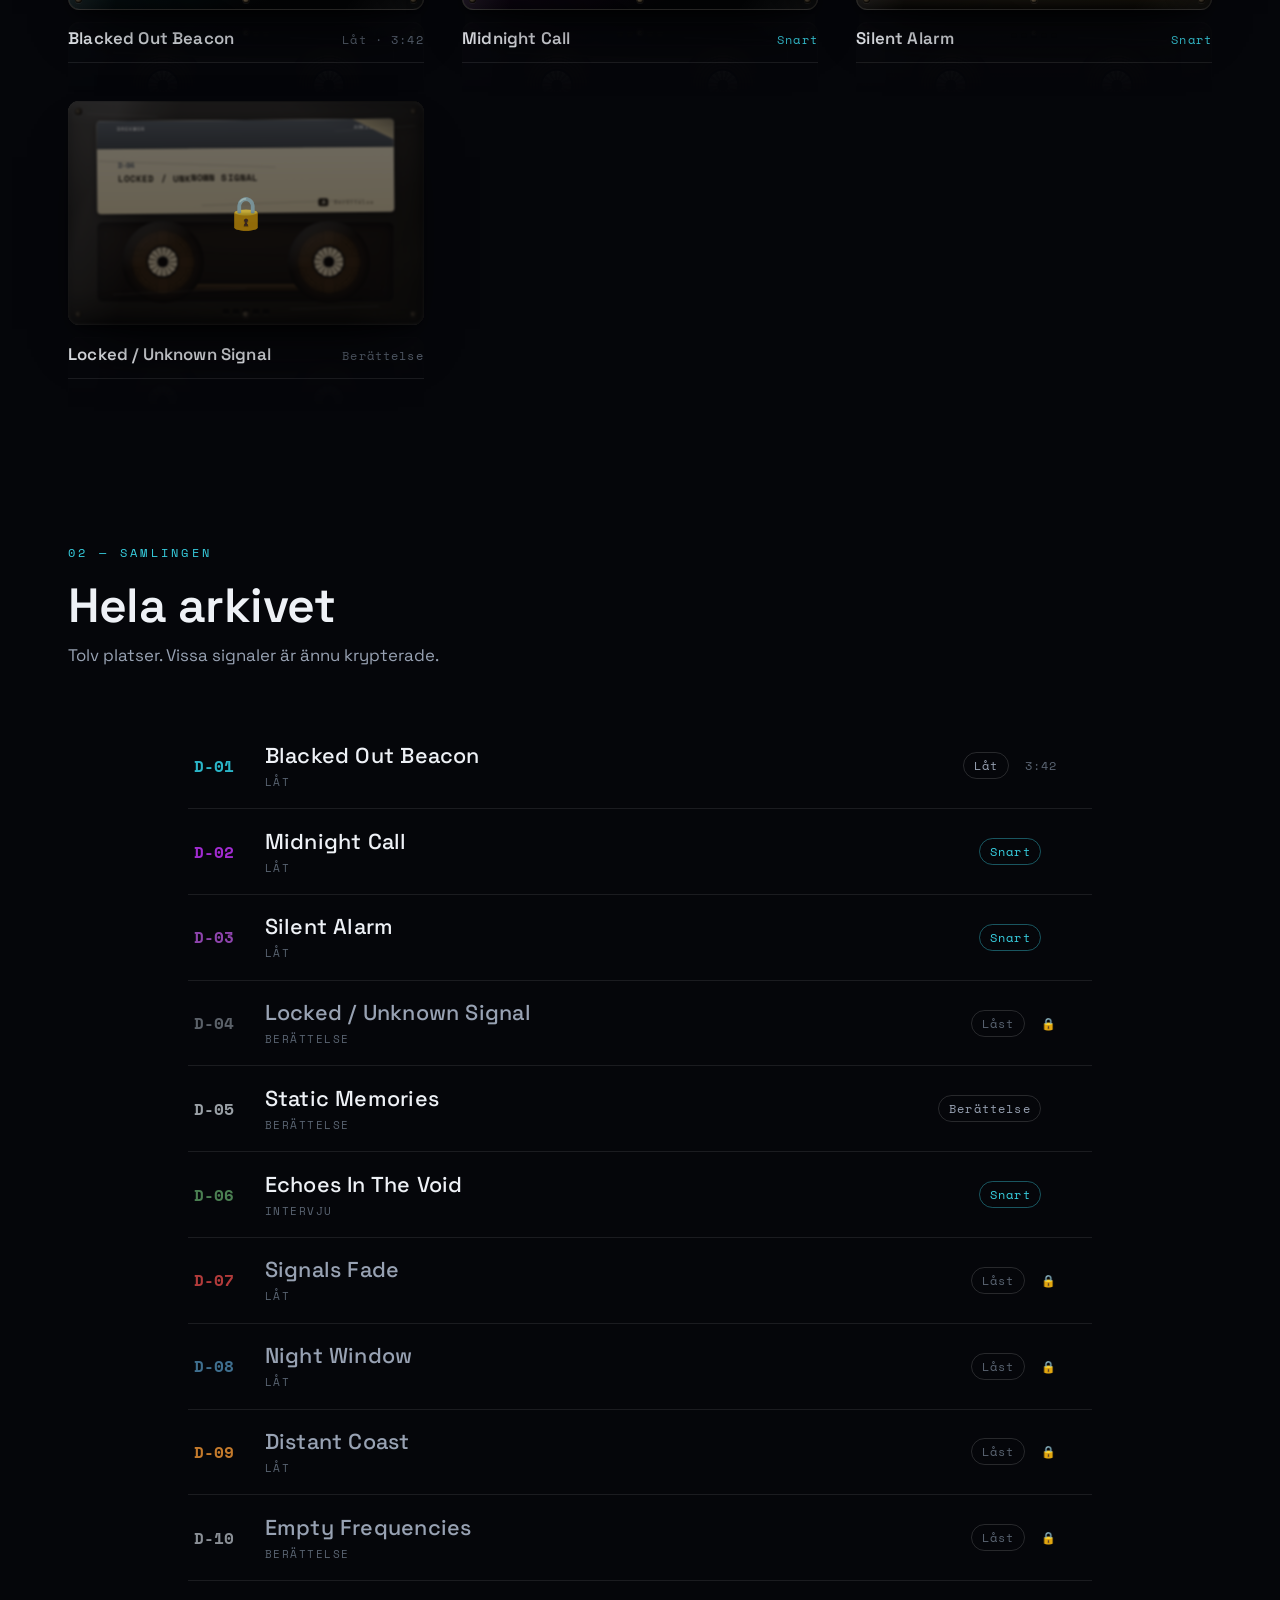
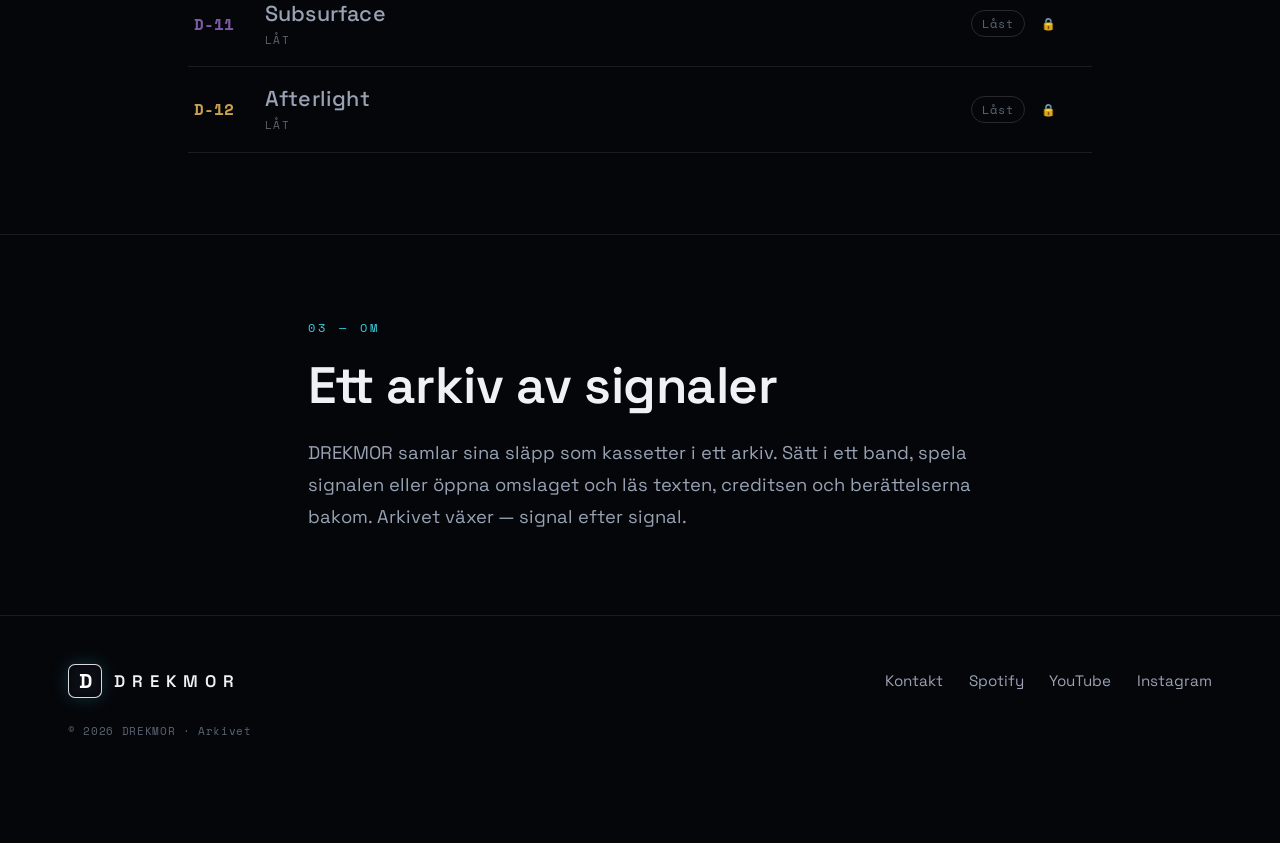
==== commit 0cbce2c7: "Designöversyn: premiumkänsla värdig ett riktigt artistsläpp Bygger om hela UX:et från teknisk dashbo" ====
--- a/drekmor/index.html
+++ b/drekmor/index.html
@@ -4,159 +4,183 @@
   <meta charset="UTF-8" />
   <meta name="viewport" content="width=device-width, initial-scale=1.0" />
 
-  <title>DREKMOR – Arkivet</title>
-  <meta name="description" content="DREKMOR – arkivet. Varje släpp är en kassett. Sätt i ett band, spela signalen eller öppna omslaget och läs." />
-  <meta name="theme-color" content="#0a0c10" />
-
-  <meta property="og:title" content="DREKMOR – Arkivet" />
-  <meta property="og:description" content="Varje släpp är en kassett. Sätt i ett band och lyssna på signalen." />
+  <title>DREKMOR — Arkivet</title>
+  <meta name="description" content="DREKMOR — arkivet. Varje släpp är en signal på kassett. Sätt i ett band, spela låten eller öppna omslaget och läs." />
+  <meta name="theme-color" content="#05060a" />
+  <meta property="og:title" content="DREKMOR — Arkivet" />
+  <meta property="og:description" content="Varje släpp är en signal. Sätt i ett band och lyssna." />
   <meta property="og:type" content="music.musician" />
   <meta property="og:locale" content="sv_SE" />
 
   <link rel="preconnect" href="https://fonts.googleapis.com" />
   <link rel="preconnect" href="https://fonts.gstatic.com" crossorigin />
-  <link href="https://fonts.googleapis.com/css2?family=Oswald:wght@300;400;500;600;700&family=Space+Mono:wght@400;700&display=swap" rel="stylesheet" />
+  <link href="https://fonts.googleapis.com/css2?family=Space+Grotesk:wght@300;400;500;600;700&family=Space+Mono:wght@400;700&display=swap" rel="stylesheet" />
 
   <link rel="stylesheet" href="drekmor.css" />
 </head>
 <body>
 
-  <!-- =============================== HEADER =============================== -->
-  <header class="site-header">
-    <a class="brand" href="#" aria-label="DREKMOR – hem">
-      <span class="brand__mark" aria-hidden="true">D</span>
-      <span class="brand__word">DREKMOR</span>
+  <!-- Intro-slöja som tonar bort -->
+  <div class="intro" id="intro"><span class="intro__word">DREKMOR</span></div>
+
+  <!-- =============================== NAV =============================== -->
+  <header class="nav" id="nav">
+    <a class="nav__brand" href="#top" aria-label="DREKMOR — hem">
+      <span class="nav__mark" aria-hidden="true">D</span>
+      <span class="nav__word">DREKMOR</span>
     </a>
-
-    <nav class="nav" aria-label="Huvudmeny">
-      <a href="#featured" class="nav__link is-active">ARKIV</a>
-      <a href="#deck" class="nav__link">SPELARE</a>
-      <a href="#about" class="nav__link">OM</a>
-      <a href="#contact" class="nav__link">KONTAKT</a>
+    <nav class="nav__links" aria-label="Huvudmeny">
+      <a href="#archive" class="nav__link">Arkivet</a>
+      <a href="#machine" class="nav__link">Spelaren</a>
+      <a href="#about" class="nav__link">Om</a>
+      <a href="#contact" class="nav__link">Kontakt</a>
     </nav>
-
-    <div class="social" aria-label="Sociala kanaler">
-      <a href="#" aria-label="Spotify" class="social__link">SPOTIFY</a>
-      <a href="#" aria-label="YouTube" class="social__link">YOUTUBE</a>
-      <a href="#" aria-label="Instagram" class="social__link">INSTAGRAM</a>
+    <div class="nav__social" aria-label="Kanaler">
+      <a href="#" aria-label="Spotify" class="nav__soc">Spotify</a>
+      <a href="#" aria-label="YouTube" class="nav__soc">YouTube</a>
+      <a href="#" aria-label="Instagram" class="nav__soc">Instagram</a>
     </div>
   </header>
 
-  <!-- ================================ STAGE ============================== -->
-  <main class="stage">
-
-    <!-- Vänster hylla (fylls av app.js) -->
-    <section class="shelf shelf--left" id="shelf-left" aria-label="Arkiv, vänster hylla"></section>
-
-    <!-- Kassettspelaren -->
-    <section class="deck" id="deck" aria-label="Kassettspelare">
-      <div class="deck__top">
-        <div class="deck__brand">DRKMR<br /><span>DECK-01</span></div>
-        <div class="deck__d">D</div>
-      </div>
-
-      <!-- Fönstret där det isatta bandet visas -->
-      <div class="deck__window" id="deck-window" data-empty="true">
-        <div class="deck__door" aria-hidden="true"></div>
-        <div class="deck__insert-hint" id="insert-hint">— SÄTT I ETT BAND —</div>
-        <div class="deck__tape" id="deck-tape" aria-hidden="true"></div>
-      </div>
-
-      <!-- VU-mätare -->
-      <div class="vu" aria-hidden="true">
-        <div class="vu__title">SIGNAL LEVEL</div>
-        <div class="vu__bars" id="vu-bars"></div>
-        <div class="vu__scale"><span>-20</span><span>-10</span><span>-6</span><span>-3</span><span>0</span><span>+3</span></div>
-      </div>
-
-      <!-- Transportknappar -->
-      <div class="transport">
-        <button class="tbtn" id="btn-rew"   disabled aria-label="Spola tillbaka"><b>◀◀</b><small>REW</small></button>
-        <button class="tbtn tbtn--play" id="btn-play" disabled aria-label="Spela / pausa"><b id="play-glyph">▶</b><small id="play-label">PLAY</small></button>
-        <button class="tbtn" id="btn-stop"  disabled aria-label="Stopp"><b>■</b><small>STOP</small></button>
-        <button class="tbtn" id="btn-inlay" disabled aria-label="Öppna omslag"><b>▤</b><small>OMSLAG</small></button>
-        <button class="tbtn" id="btn-eject" disabled aria-label="Mata ut band"><b>⏏</b><small>EJECT</small></button>
-      </div>
-
-      <!-- Ström + volym -->
-      <div class="deck__bottom">
-        <div class="power"><span class="power__led" id="power-led"></span><small>POWER</small></div>
-        <div class="volume">
-          <span class="volume__label">VOLUME</span>
-          <input type="range" id="volume" min="0" max="100" value="80" aria-label="Volym" />
-        </div>
-      </div>
-    </section>
-
-    <!-- Höger hylla (fylls av app.js) -->
-    <section class="shelf shelf--right" id="shelf-right" aria-label="Arkiv, höger hylla"></section>
-
-    <!-- Utvalda, liggande kassetter (fylls av app.js) -->
-    <section class="featured" id="featured" aria-label="Utvalda släpp"></section>
-
-    <!-- Statusrad -->
-    <section class="statusbar" aria-label="Status">
-      <div class="status">
-        <div class="status__key">SPELAR NU:</div>
-        <div class="status__val" id="st-now">INGENTING <span class="dash">—</span></div>
-        <div class="status__sub" id="st-now-sub">Sätt i ett band för att börja</div>
-      </div>
-      <div class="status">
-        <div class="status__key">STATUS:</div>
-        <div class="status__val" id="st-state">INGET BAND ISATT <span class="dash">—</span></div>
-        <div class="status__sub" id="st-state-sub">Väntar på signal</div>
-      </div>
-      <div class="status status--wide">
-        <div class="status__key">VÄLJ ETT BAND:</div>
-        <div class="status__val">SIGNALEN VÄNTAR</div>
-        <div class="status__sub">Arkivet redo · <span id="st-count">0</span> band</div>
-      </div>
-      <div class="status status--sel" id="st-selection" hidden>
-        <div class="status__id" id="st-id">D-01</div>
-        <div class="status__meter" id="st-meter"></div>
-        <div class="status__title" id="st-title">—</div>
+  <main id="top">
+
+    <!-- ============================== HERO ============================= -->
+    <section class="hero" id="machine">
+      <div class="hero__aura" aria-hidden="true"></div>
+      <div class="hero__grid" aria-hidden="true"></div>
+
+      <div class="hero__head" data-reveal>
+        <p class="eyebrow">Arkivet · signal 001–012</p>
+        <h1 class="hero__title">DREKMOR</h1>
+        <p class="hero__lead">Varje släpp är en signal på kassett. Sätt i ett band och spela — eller öppna omslaget och läs texten, creditsen och berättelserna bakom.</p>
+      </div>
+
+      <!-- Kassettspelaren (hjärtat) -->
+      <div class="deck" id="deck" data-reveal>
+        <div class="deck__top">
+          <div class="deck__brand">DRKMR<span>DECK-01</span></div>
+          <div class="deck__d">D</div>
+        </div>
+
+        <div class="deck__window" id="deck-window" data-empty="true">
+          <div class="deck__door" aria-hidden="true"></div>
+          <div class="deck__insert-hint" id="insert-hint">SÄTT I ETT BAND</div>
+          <div class="deck__tape" id="deck-tape" aria-hidden="true"></div>
+        </div>
+
+        <div class="vu" aria-hidden="true">
+          <div class="vu__title">SIGNAL LEVEL</div>
+          <div class="vu__bars" id="vu-bars"></div>
+          <div class="vu__scale"><span>-20</span><span>-10</span><span>-6</span><span>-3</span><span>0</span><span>+3</span></div>
+        </div>
+
+        <div class="transport">
+          <button class="tbtn" id="btn-rew"   disabled aria-label="Spola tillbaka"><b>◀◀</b><small>REW</small></button>
+          <button class="tbtn tbtn--play" id="btn-play" disabled aria-label="Spela / pausa"><b id="play-glyph">▶</b><small id="play-label">PLAY</small></button>
+          <button class="tbtn" id="btn-stop"  disabled aria-label="Stopp"><b>■</b><small>STOP</small></button>
+          <button class="tbtn" id="btn-inlay" disabled aria-label="Öppna omslag"><b>▤</b><small>OMSLAG</small></button>
+          <button class="tbtn" id="btn-eject" disabled aria-label="Mata ut band"><b>⏏</b><small>EJECT</small></button>
+        </div>
+
+        <div class="deck__bottom">
+          <div class="power"><span class="power__led" id="power-led"></span><small>POWER</small></div>
+          <div class="volume">
+            <span class="volume__label">VOL</span>
+            <input type="range" id="volume" min="0" max="100" value="80" aria-label="Volym" />
+          </div>
+        </div>
+      </div>
+
+      <a class="hero__scroll" href="#archive" data-reveal>
+        <span>Utforska arkivet</span><i aria-hidden="true">↓</i>
+      </a>
+    </section>
+
+    <!-- ============================ ARKIVET =========================== -->
+    <section class="archive" id="archive">
+      <div class="section-head" data-reveal>
+        <span class="section-head__num">01 — Arkivet</span>
+        <h2 class="section-head__title">Utvalda signaler</h2>
+        <p class="section-head__lead">Tryck på en kassett för att sätta i den i spelaren.</p>
+      </div>
+      <div class="featured" id="featured"></div>
+    </section>
+
+    <!-- ======================== HELA ARKIVET ========================== -->
+    <section class="rack-section" id="collection">
+      <div class="section-head" data-reveal>
+        <span class="section-head__num">02 — Samlingen</span>
+        <h2 class="section-head__title">Hela arkivet</h2>
+        <p class="section-head__lead">Tolv platser. Vissa signaler är ännu krypterade.</p>
+      </div>
+      <div class="rack" id="rack"></div>
+    </section>
+
+    <!-- ============================== OM ============================== -->
+    <section class="about" id="about">
+      <div class="about__inner" data-reveal>
+        <span class="section-head__num">03 — Om</span>
+        <h2 class="about__title">Ett arkiv av signaler</h2>
+        <p>
+          DREKMOR samlar sina släpp som kassetter i ett arkiv. Sätt i ett band,
+          spela signalen eller öppna omslaget och läs texten, creditsen och
+          berättelserna bakom. Arkivet växer — signal efter signal.
+        </p>
       </div>
     </section>
   </main>
 
-  <!-- ============================== OM / KONTAKT ========================= -->
-  <section class="about section-anchor" id="about" aria-label="Om Drekmor">
-    <div class="about__inner">
-      <h2>DREKMOR</h2>
-      <p>
-        Ett arkiv av signaler. Varje släpp är en kassett – sätt i ett band,
-        spela signalen eller öppna omslaget och läs texten, creditsen och
-        berättelserna bakom. Arkivet växer, band för band.
-      </p>
-    </div>
-  </section>
-
-  <footer class="site-footer section-anchor" id="contact">
-    <div class="site-footer__inner">
-      <span class="brand__word">DREKMOR</span>
-      <div class="site-footer__links">
-        <a href="mailto:kontakt@drekmor.se">KONTAKT</a>
-        <a href="#" target="_blank" rel="noopener">SPOTIFY</a>
-        <a href="#" target="_blank" rel="noopener">YOUTUBE</a>
-        <a href="#" target="_blank" rel="noopener">INSTAGRAM</a>
+  <!-- ============================= FOOTER ============================ -->
+  <footer class="footer" id="contact">
+    <div class="footer__inner">
+      <div class="footer__brand">
+        <span class="nav__mark" aria-hidden="true">D</span>
+        <span class="nav__word">DREKMOR</span>
+      </div>
+      <div class="footer__links">
+        <a href="mailto:kontakt@drekmor.se">Kontakt</a>
+        <a href="#" target="_blank" rel="noopener">Spotify</a>
+        <a href="#" target="_blank" rel="noopener">YouTube</a>
+        <a href="#" target="_blank" rel="noopener">Instagram</a>
       </div>
       <small>© <span id="year"></span> DREKMOR · Arkivet</small>
     </div>
   </footer>
 
-  <!-- ================= OMSLAG / INLAY (modal) ================= -->
+  <!-- ==================== NOW PLAYING-RAD (mini) ==================== -->
+  <div class="nowbar" id="nowbar" data-active="false" aria-label="Spelas nu">
+    <div class="nowbar__meta">
+      <div class="nowbar__art" id="now-art"></div>
+      <div class="nowbar__text">
+        <div class="nowbar__title"><span id="now-id"></span><span id="now-title">Inget band isatt</span></div>
+        <div class="nowbar__sub" id="now-sub">Välj en kassett ur arkivet</div>
+      </div>
+    </div>
+    <div class="nowbar__controls">
+      <button class="nb" id="nb-rew" aria-label="Spola tillbaka">◀◀</button>
+      <button class="nb nb--play" id="nb-play" aria-label="Spela / pausa">▶</button>
+      <button class="nb" id="nb-stop" aria-label="Stopp">■</button>
+    </div>
+    <div class="nowbar__progress">
+      <span class="nowbar__time" id="time-cur">0:00</span>
+      <div class="scrub" id="scrub"><div class="scrub__fill" id="scrub-fill"></div><div class="scrub__knob" id="scrub-knob"></div></div>
+      <span class="nowbar__time" id="time-dur">—:—</span>
+    </div>
+    <div class="nowbar__right">
+      <button class="nb nb--text" id="nb-inlay" aria-label="Öppna omslag">Omslag</button>
+      <button class="nb" id="nb-eject" aria-label="Mata ut">⏏</button>
+    </div>
+  </div>
+
+  <!-- ========================= OMSLAG (modal) ====================== -->
   <div class="inlay-overlay" id="inlay" hidden>
     <div class="inlay" role="dialog" aria-modal="true" aria-labelledby="inlay-title">
       <button class="inlay__close" id="inlay-close" aria-label="Stäng omslag">✕</button>
-
-      <!-- Vänster: omslagsbild / kassettframsida -->
       <div class="inlay__cover" id="inlay-cover">
         <div class="inlay__cover-id" id="inlay-cover-id">D-01</div>
         <div class="inlay__cover-title" id="inlay-cover-title">Titel</div>
         <div class="inlay__cover-type" id="inlay-cover-type">LÅT</div>
       </div>
-
-      <!-- Höger: själva papperet -->
       <div class="inlay__paper">
         <div class="inlay__head">
           <span class="inlay__id" id="inlay-id">D-01</span>
@@ -164,23 +188,19 @@
           <div class="inlay__meta" id="inlay-meta"></div>
         </div>
         <p class="inlay__notes" id="inlay-notes"></p>
-
         <div class="inlay__section" id="inlay-credits-wrap" hidden>
-          <h3>CREDITS</h3>
+          <h3>Credits</h3>
           <dl class="credits" id="inlay-credits"></dl>
         </div>
-
         <div class="inlay__section" id="inlay-text-wrap" hidden>
-          <h3 id="inlay-text-heading">TEXT</h3>
+          <h3 id="inlay-text-heading">Text</h3>
           <pre class="inlay__text" id="inlay-text"></pre>
         </div>
-
         <div class="inlay__links" id="inlay-links"></div>
       </div>
     </div>
   </div>
 
-  <!-- Ett enda ljud-element återanvänds för alla band -->
   <audio id="audio" preload="none" crossorigin="anonymous"></audio>
 
   <script src="releases.js"></script>
--- a/drekmor/drekmor.css
+++ b/drekmor/drekmor.css
@@ -1,547 +1,460 @@
 /* =============================================================================
-   DREKMOR – ARKIVET  ·  drekmor.css
-   Mörk, filmisk kassettvärld. Färger och mått styrs av variabler nedan.
+   DREKMOR — ARKIVET
+   Filmisk analog kassettvärld. Designsystem via variabler nedan.
    ============================================================================= */
 
 :root {
-  --bg-0: #05070a;
-  --bg-1: #0a0c10;
-  --bg-glow: #0e2733;
-  --ink: #e9edf1;
-  --ink-dim: #8b96a2;
-  --ink-faint: #59636e;
-  --red: #e2402f;
-  --red-glow: #ff6a4d;
-  --cyan: #3fb6d3;
-  --metal-0: #1b1e24;
-  --metal-1: #2b3037;
-  --metal-2: #3c434c;
-  --metal-hi: #5a626d;
-  --line: rgba(255,255,255,.08);
-  --mono: "Space Mono", ui-monospace, "SFMono-Regular", Menlo, monospace;
-  --cond: "Oswald", "Arial Narrow", system-ui, sans-serif;
-  --radius: 10px;
-  --shadow: 0 24px 60px -20px rgba(0,0,0,.9);
+  /* Bas */
+  --bg:      #05060a;
+  --bg-2:    #080a11;
+  --panel:   rgba(255,255,255,.028);
+  --panel-2: rgba(255,255,255,.05);
+  --hair:    rgba(255,255,255,.09);
+  --hair-2:  rgba(255,255,255,.14);
+
+  --ink:     #eef1f6;
+  --dim:     #98a2b3;
+  --faint:   #5a6472;
+
+  /* Accenter (sparsamt) */
+  --cyan:    #38cfe0;
+  --magenta: #ff3d93;
+  --red:     #ff5638;
+  --amber:   #ffab5e;
+
+  /* Typografi */
+  --sans: "Space Grotesk", system-ui, sans-serif;
+  --mono: "Space Mono", ui-monospace, Menlo, monospace;
+
+  --shadow:  0 40px 90px -30px rgba(0,0,0,.9);
+  --ease:    cubic-bezier(.22,.9,.28,1);
 }
 
 * { box-sizing: border-box; }
-
-/* Se till att [hidden] alltid vinner över display-reglerna nedan. */
-[hidden] { display: none !important; }
-
-html { scroll-behavior: smooth; }
+html { scroll-behavior: smooth; -webkit-text-size-adjust: 100%; }
 
 body {
   margin: 0;
-  min-height: 100vh;
-  font-family: var(--cond);
+  font-family: var(--sans);
   color: var(--ink);
+  background: var(--bg);
+  overflow-x: hidden;
+  -webkit-font-smoothing: antialiased;
+  text-rendering: optimizeLegibility;
+}
+
+/* Fast bakgrundsatmosfär för hela sidan */
+body::before {
+  content: ""; position: fixed; inset: 0; z-index: -2;
   background:
-    radial-gradient(1200px 700px at 60% 8%, var(--bg-glow) 0%, transparent 55%),
-    radial-gradient(900px 600px at 15% 90%, #10222b 0%, transparent 60%),
-    linear-gradient(180deg, var(--bg-1), var(--bg-0));
-  background-attachment: fixed;
-  -webkit-font-smoothing: antialiased;
+    radial-gradient(1100px 700px at 72% -5%, rgba(56,207,224,.10), transparent 60%),
+    radial-gradient(1000px 800px at 10% 15%, rgba(255,61,147,.07), transparent 55%),
+    radial-gradient(1200px 900px at 50% 110%, rgba(94,120,255,.08), transparent 60%),
+    linear-gradient(180deg, var(--bg), #04050a 60%, #020306);
+}
+/* Varm filmkorn-overlay */
+body::after {
+  content: ""; position: fixed; inset: 0; z-index: 999; pointer-events: none;
+  opacity: .04; mix-blend-mode: overlay;
+  background-image: url("data:image/svg+xml,%3Csvg xmlns='http://www.w3.org/2000/svg' width='140' height='140'%3E%3Cfilter id='n'%3E%3CfeTurbulence type='fractalNoise' baseFrequency='0.9' numOctaves='2' stitchTiles='stitch'/%3E%3C/filter%3E%3Crect width='100%25' height='100%25' filter='url(%23n)'/%3E%3C/svg%3E");
 }
 
 a { color: inherit; text-decoration: none; }
-button { font-family: inherit; color: inherit; cursor: pointer; }
-
-/* Varm analog filmkorn-overlay över hela scenen */
-body::after {
-  content: ""; position: fixed; inset: 0; z-index: 9999; pointer-events: none;
-  opacity: .05; mix-blend-mode: overlay;
-  background-image: url("data:image/svg+xml,%3Csvg xmlns='http://www.w3.org/2000/svg' width='140' height='140'%3E%3Cfilter id='n'%3E%3CfeTurbulence type='fractalNoise' baseFrequency='0.9' numOctaves='2' stitchTiles='stitch'/%3E%3C/filter%3E%3Crect width='100%25' height='100%25' filter='url(%23n)'/%3E%3C/svg%3E");
-}
-
-/* ------------------------------------------------------------------ HEADER */
-.site-header {
+button { font-family: inherit; color: inherit; cursor: pointer; border: 0; background: none; }
+:focus-visible { outline: 2px solid var(--cyan); outline-offset: 3px; border-radius: 4px; }
+
+.eyebrow {
+  font-family: var(--mono); font-size: .74rem; letter-spacing: .32em; text-transform: uppercase;
+  color: var(--cyan); margin: 0;
+}
+
+/* --------------------------------------------------------------- INTRO ---- */
+.intro {
+  position: fixed; inset: 0; z-index: 1000; display: grid; place-items: center;
+  background: var(--bg);
+  transition: opacity .8s var(--ease), visibility .8s;
+}
+.intro.done { opacity: 0; visibility: hidden; }
+.intro__word {
+  font-weight: 700; letter-spacing: .5em; font-size: clamp(1.4rem, 5vw, 2.6rem);
+  color: var(--ink); padding-left: .5em;
+  background: linear-gradient(90deg, var(--cyan), var(--ink) 50%, var(--magenta));
+  -webkit-background-clip: text; background-clip: text; -webkit-text-fill-color: transparent;
+  opacity: 0; animation: introWord 1.4s var(--ease) forwards;
+}
+@keyframes introWord { 0% { opacity: 0; letter-spacing: 1em; filter: blur(6px); } 100% { opacity: 1; } }
+
+/* ----------------------------------------------------------------- NAV ---- */
+.nav {
+  position: fixed; top: 0; left: 0; right: 0; z-index: 80;
   display: flex; align-items: center; gap: 2rem;
-  padding: 1.1rem clamp(1rem, 4vw, 3rem);
-  position: sticky; top: 0; z-index: 40;
-  background: linear-gradient(180deg, rgba(5,7,10,.92), rgba(5,7,10,.55) 70%, transparent);
-  backdrop-filter: blur(6px);
-}
-.brand { display: flex; align-items: center; gap: .7rem; }
-.brand__mark {
+  padding: 1.1rem clamp(1.1rem, 4vw, 3rem);
+  transition: background .3s, backdrop-filter .3s, padding .3s, border-color .3s;
+  border-bottom: 1px solid transparent;
+}
+.nav.scrolled {
+  background: rgba(6,7,12,.72); backdrop-filter: blur(14px) saturate(1.2);
+  border-color: var(--hair); padding-top: .8rem; padding-bottom: .8rem;
+}
+.nav__brand { display: flex; align-items: center; gap: .7rem; }
+.nav__mark {
+  display: grid; place-items: center; width: 34px; height: 34px;
+  font-weight: 700; font-size: 20px; color: #fff; background: #0b0e15;
+  border: 1.5px solid rgba(255,255,255,.85); border-radius: 7px;
+  box-shadow: 0 0 18px rgba(56,207,224,.22), inset 0 0 8px rgba(0,0,0,.6);
+}
+.nav__word { font-weight: 600; letter-spacing: .42em; font-size: 1.05rem; padding-left: .15em; }
+.nav__links { display: flex; gap: 2rem; margin: 0 auto; }
+.nav__link {
+  font-size: .92rem; color: var(--dim); position: relative; padding: .3rem 0;
+  transition: color .2s;
+}
+.nav__link::after {
+  content: ""; position: absolute; left: 0; bottom: -2px; height: 1.5px; width: 0;
+  background: var(--cyan); transition: width .25s var(--ease);
+}
+.nav__link:hover, .nav__link.is-active { color: var(--ink); }
+.nav__link.is-active::after { width: 100%; }
+.nav__social { display: flex; gap: 1.3rem; }
+.nav__soc { font-family: var(--mono); font-size: .72rem; letter-spacing: .1em; color: var(--faint); transition: color .2s; }
+.nav__soc:hover { color: var(--magenta); }
+
+/* ---------------------------------------------------------------- HERO ---- */
+.hero {
+  position: relative; overflow: hidden;
+  padding: clamp(7rem, 14vh, 11rem) clamp(1.1rem, 4vw, 3rem) clamp(4rem, 8vh, 7rem);
+  display: flex; flex-direction: column; align-items: center; text-align: center;
+}
+.hero__aura {
+  position: absolute; inset: 0; z-index: -1; pointer-events: none;
+  background:
+    radial-gradient(600px 380px at 50% 22%, rgba(56,207,224,.14), transparent 70%),
+    radial-gradient(700px 500px at 78% 60%, rgba(255,61,147,.10), transparent 70%);
+}
+.hero__grid {
+  position: absolute; left: 50%; bottom: -10%; width: 180%; height: 55%; z-index: -1;
+  transform: translateX(-50%) perspective(500px) rotateX(64deg); transform-origin: bottom;
+  background-image:
+    linear-gradient(rgba(56,207,224,.14) 1px, transparent 1px),
+    linear-gradient(90deg, rgba(56,207,224,.10) 1px, transparent 1px);
+  background-size: 60px 60px;
+  mask-image: linear-gradient(0deg, #000 0%, transparent 78%);
+  -webkit-mask-image: linear-gradient(0deg, #000 0%, transparent 78%);
+  opacity: .5;
+}
+.hero__head { max-width: 100%; margin-bottom: clamp(2.4rem, 5vh, 3.6rem); }
+.hero__title {
+  font-weight: 700; letter-spacing: .01em; line-height: .9; white-space: nowrap;
+  font-size: clamp(3rem, 12.5vw, 8.5rem); margin: 1rem 0 0;
+  background: linear-gradient(180deg, #ffffff 0%, #b9c2d6 62%, #7c869c 100%);
+  -webkit-background-clip: text; background-clip: text; -webkit-text-fill-color: transparent;
+  text-shadow: 0 12px 60px rgba(56,207,224,.18);
+}
+.hero__lead {
+  color: var(--dim); font-size: clamp(1rem, 1.6vw, 1.2rem); line-height: 1.65;
+  max-width: 560px; margin: 1.5rem auto 0;
+}
+
+.hero__scroll {
+  margin-top: clamp(2.2rem, 5vh, 3.4rem); display: inline-flex; align-items: center; gap: .7rem;
+  font-family: var(--mono); font-size: .74rem; letter-spacing: .22em; text-transform: uppercase; color: var(--dim);
+  transition: color .2s;
+}
+.hero__scroll:hover { color: var(--ink); }
+.hero__scroll i { font-style: normal; animation: bob 1.8s ease-in-out infinite; }
+@keyframes bob { 50% { transform: translateY(5px); } }
+
+/* ---------------------------------------------------------------- DECK ---- */
+.deck {
+  width: min(540px, 100%); border-radius: 20px; padding: 1.4rem 1.4rem 1.5rem;
+  position: relative;
+  background: linear-gradient(180deg, #2b3038 0%, #191c22 55%, #101319 100%);
+  border: 1px solid #3c434e;
+  box-shadow: var(--shadow), inset 0 1px 0 rgba(255,255,255,.1), inset 0 -3px 8px rgba(0,0,0,.6);
+  -webkit-box-reflect: below 10px linear-gradient(transparent 62%, rgba(255,255,255,.10));
+}
+.deck::before {
+  content: ""; position: absolute; inset: 0; border-radius: 20px; pointer-events: none;
+  background: repeating-linear-gradient(90deg, rgba(255,255,255,.018) 0 2px, transparent 2px 4px); opacity: .6;
+}
+.deck__top { display: flex; justify-content: space-between; align-items: flex-start; margin-bottom: 1rem; }
+.deck__brand { font-family: var(--mono); font-size: .78rem; letter-spacing: .2em; color: var(--dim); display: flex; flex-direction: column; line-height: 1.4; }
+.deck__brand span { color: var(--faint); font-size: .64rem; }
+.deck__d {
+  font-weight: 700; font-size: 30px; color: #cdd4de; padding: .05rem .4rem;
+  border: 2px solid #6a7380; border-radius: 7px; box-shadow: inset 0 0 12px rgba(0,0,0,.6);
+}
+
+.deck__window {
+  position: relative; height: 216px; border-radius: 12px; overflow: hidden;
+  background: radial-gradient(130% 130% at 50% -12%, #262b31, #0a0c0f 78%);
+  border: 1px solid #000; box-shadow: inset 0 6px 26px rgba(0,0,0,.9), inset 0 0 0 1px rgba(255,255,255,.03);
   display: grid; place-items: center;
-  width: 40px; height: 40px;
-  font: 700 24px/1 var(--cond);
-  color: #fff; background: #0d1015;
-  border: 2px solid #e7ebef;
-  border-radius: 6px;
-  box-shadow: inset 0 0 0 2px #0d1015, 0 0 18px rgba(63,182,211,.25);
-  position: relative;
-}
-.brand__mark::after {   /* liten glitch-antydan */
-  content: ""; position: absolute; left: 6%; top: 18%; width: 88%; height: 8%;
-  background: var(--cyan); mix-blend-mode: screen; opacity: .5;
-}
-.brand__word { font-weight: 600; letter-spacing: .55em; font-size: 1.4rem; padding-left: .1em; }
-
-.nav { display: flex; gap: 1.6rem; margin-left: 1rem; }
-.nav__link {
-  font-family: var(--mono); font-size: .82rem; letter-spacing: .12em;
-  color: var(--ink-dim); padding-bottom: 4px; border-bottom: 2px solid transparent;
-  transition: color .2s, border-color .2s;
-}
-.nav__link:hover { color: var(--ink); }
-.nav__link.is-active { color: var(--cyan); border-color: var(--cyan); }
-
-.social { margin-left: auto; display: flex; gap: 1rem; }
-.social__link {
-  font-family: var(--mono); font-size: .68rem; letter-spacing: .14em;
-  color: var(--ink-faint); transition: color .2s;
-}
-.social__link:hover { color: var(--red-glow); }
-
-/* ------------------------------------------------------------------- STAGE */
-.stage {
-  max-width: 1500px; margin: 0 auto;
-  padding: clamp(1rem, 3vw, 2.5rem) clamp(1rem, 4vw, 3rem) 2rem;
-  display: grid;
-  grid-template-columns: 1fr minmax(360px, 560px) 1fr;
-  grid-template-areas:
-    "left deck right"
-    "feat feat feat"
-    "stat stat stat";
-  gap: clamp(1rem, 2.2vw, 2rem);
-  align-items: start;
-}
-.shelf--left  { grid-area: left;  }
-.deck         { grid-area: deck;  }
-.shelf--right { grid-area: right; }
-.featured     { grid-area: feat;  }
-.statusbar    { grid-area: stat;  }
-
-/* ------------------------------------------------------------------- SHELF */
-.shelf { display: flex; flex-direction: column; gap: 9px; padding-top: .5rem; }
-.shelf--right { align-items: stretch; }
-
-/* En kassettrygg */
-.spine {
-  --accent: #c0392b;
-  position: relative;
-  display: grid;
-  grid-template-columns: auto 1fr auto;
-  align-items: center; gap: .7rem;
-  padding: .55rem .8rem;
-  background: linear-gradient(180deg, #14171c, #0d1014);
-  border: 1px solid var(--line);
-  border-left: 4px solid var(--accent);
-  border-radius: 6px;
-  box-shadow: 0 6px 16px -10px #000, inset 0 1px 0 rgba(255,255,255,.04);
-  text-align: left;
-  width: 100%; overflow: hidden;
-  transition: transform .18s ease, box-shadow .18s ease, border-color .18s;
-}
-/* Glansig plastyta som på ett kassettfodrals rygg */
-.spine::before {
-  content: ""; position: absolute; inset: 0; pointer-events: none;
-  background: linear-gradient(180deg, rgba(255,255,255,.10) 0%, transparent 22%, transparent 82%, rgba(255,255,255,.04) 100%);
-}
-.spine::after {
-  content: ""; position: absolute; top: 0; bottom: 0; left: 4px; width: 2px;
-  background: color-mix(in srgb, var(--accent) 60%, #000); opacity: .8;
-}
-.spine:hover, .spine:focus-visible {
-  transform: translateX(6px);
-  border-color: var(--accent);
-  box-shadow: 0 10px 22px -10px #000, 0 0 22px -6px var(--accent);
-  outline: none;
-}
-.spine.is-loaded { transform: translateX(10px); box-shadow: 0 0 0 1px var(--accent), 0 0 26px -6px var(--accent); }
-.spine__id { font-family: var(--mono); font-weight: 700; font-size: .82rem; color: var(--accent); }
-.spine__title {
-  font-weight: 500; letter-spacing: .06em; text-transform: uppercase;
-  font-size: .92rem; white-space: nowrap; overflow: hidden; text-overflow: ellipsis;
-}
-.spine__tag {
-  font-family: var(--mono); font-size: .58rem; letter-spacing: .1em;
-  color: var(--ink-faint); text-align: right; line-height: 1.25;
-}
-.spine__icon { font-size: .8rem; color: var(--ink-dim); }
-.spine[data-status="locked"]  { opacity: .78; }
-.spine[data-status="locked"]  .spine__title { color: var(--ink-dim); }
-.spine[data-status="coming"]  .spine__id::after { content: " ·"; }
-
-/* --------------------------------------------------------------------- DECK */
-.deck {
-  border-radius: 16px;
-  padding: 1.2rem 1.2rem 1.4rem;
-  background:
-    linear-gradient(180deg, #2a2f36, #171a1f 60%, #101317);
-  border: 1px solid #454c56;
-  box-shadow: var(--shadow), inset 0 1px 0 rgba(255,255,255,.08), inset 0 -2px 6px rgba(0,0,0,.6);
-  position: relative;
-}
-.deck::before {  /* subtil borstad-metall-textur */
-  content: ""; position: absolute; inset: 0; border-radius: 16px; pointer-events: none;
-  background: repeating-linear-gradient(90deg, rgba(255,255,255,.02) 0 2px, transparent 2px 4px);
-  opacity: .5;
-}
-.deck__top { display: flex; justify-content: space-between; align-items: flex-start; margin-bottom: .9rem; }
-.deck__brand { font-family: var(--mono); font-size: .74rem; letter-spacing: .18em; color: var(--ink-dim); line-height: 1.35; }
-.deck__brand span { color: var(--ink-faint); font-size: .64rem; }
-.deck__d {
-  font: 700 30px/1 var(--cond); color: #cdd3da;
-  border: 2px solid #6b7480; border-radius: 6px; padding: .1rem .35rem;
-  box-shadow: inset 0 0 12px rgba(0,0,0,.6);
-}
-
-/* Fönstret */
-.deck__window {
-  position: relative; height: 210px; border-radius: 10px;
-  background:
-    radial-gradient(120% 120% at 50% -10%, #23282e, #0b0d10 78%);
-  border: 1px solid #000; box-shadow: inset 0 4px 22px rgba(0,0,0,.9), inset 0 0 0 1px rgba(255,255,255,.03);
-  display: grid; place-items: center; overflow: hidden;
-}
-.deck__door {
-  position: absolute; inset: 0; pointer-events: none;
-  background: linear-gradient(180deg, rgba(255,255,255,.05), transparent 30%);
-  border-bottom: 1px solid rgba(255,255,255,.04);
-}
+}
+.deck__door { position: absolute; inset: 0; pointer-events: none; background: linear-gradient(180deg, rgba(255,255,255,.05), transparent 26%); }
 .deck__insert-hint {
-  font-family: var(--mono); font-size: .8rem; letter-spacing: .2em; color: var(--red);
-  text-shadow: 0 0 12px rgba(226,64,47,.6); animation: blink 1.8s steps(2) infinite;
-}
-@keyframes blink { 50% { opacity: .35; } }
+  font-family: var(--mono); font-size: .82rem; letter-spacing: .34em; color: var(--red);
+  text-shadow: 0 0 16px rgba(255,86,56,.6); animation: blink 2s steps(2) infinite;
+}
+@keyframes blink { 50% { opacity: .3; } }
 .deck__window[data-empty="false"] .deck__insert-hint { display: none; }
-
-/* Det isatta bandet glider in i fönstret */
 .deck__tape {
-  position: absolute; inset: 16px; z-index: 2;
-  display: flex; align-items: center; justify-content: center;
-  transform: translateY(-185%); transition: transform .62s cubic-bezier(.2,.9,.25,1);
+  position: absolute; inset: 16px; z-index: 2; display: flex; align-items: center; justify-content: center;
+  transform: translateY(-190%); transition: transform .62s var(--ease);
 }
 .deck__window[data-empty="false"] .deck__tape { transform: translateY(0); }
 .deck__tape .cassette { height: 100%; width: auto; aspect-ratio: 100 / 63; }
 
-/* =============================================================================
-   REALISTISK ANALOG KASSETT  (delas av hyllan, de liggande banden och spelaren)
-   Byggd helt i CSS: rökfärgat skal, spolar med lindad tejp, skruvar,
-   gräddvit etikett med färgstripe och exponerad tejp.
-   ============================================================================= */
+/* VU */
+.vu { margin-top: 1rem; padding: .6rem .75rem; border-radius: 9px; background: linear-gradient(180deg, #0f1216, #07080b); border: 1px solid #000; box-shadow: inset 0 0 16px rgba(0,0,0,.85); }
+.vu__title { font-family: var(--mono); font-size: .58rem; letter-spacing: .24em; color: var(--faint); margin-bottom: 6px; }
+.vu__bars { display: flex; gap: 2px; height: 36px; align-items: flex-end; }
+.vu__bar { flex: 1; height: 8%; border-radius: 1px; background: linear-gradient(180deg, var(--amber), var(--red)); transition: height .08s linear; opacity: .9; }
+.vu__scale { display: flex; justify-content: space-between; margin-top: 5px; font-family: var(--mono); font-size: .5rem; color: var(--faint); }
+
+/* Transport */
+.transport { display: grid; grid-template-columns: repeat(5, 1fr); gap: .55rem; margin-top: 1.1rem; }
+.tbtn {
+  display: grid; place-items: center; gap: 4px; padding: .6rem .3rem; border-radius: 9px;
+  background: linear-gradient(180deg, #363c45, #1b1f25);
+  border: 1px solid #4b525c; box-shadow: inset 0 1px 0 rgba(255,255,255,.12), 0 4px 8px rgba(0,0,0,.5);
+  transition: transform .1s, filter .15s;
+}
+.tbtn b { font-size: .95rem; line-height: 1; color: #e2e7ee; }
+.tbtn small { font-family: var(--mono); font-size: .5rem; letter-spacing: .12em; color: var(--dim); }
+.tbtn:not(:disabled):hover { filter: brightness(1.2); }
+.tbtn:not(:disabled):active { transform: translateY(2px); }
+.tbtn:disabled { opacity: .38; cursor: not-allowed; }
+.tbtn--play b { color: var(--amber); text-shadow: 0 0 10px rgba(255,171,94,.5); }
+.tbtn.is-active { box-shadow: inset 0 0 0 1px var(--red), 0 0 16px -3px var(--red); }
+
+.deck__bottom { display: flex; align-items: center; justify-content: space-between; margin-top: 1.1rem; gap: 1rem; }
+.power { display: flex; align-items: center; gap: .5rem; }
+.power__led { width: 11px; height: 11px; border-radius: 50%; background: #3a0f0a; box-shadow: inset 0 0 4px #000; transition: all .3s; }
+.power__led.on { background: var(--red); box-shadow: 0 0 12px var(--red), inset 0 0 3px #fff; }
+.power small, .volume__label { font-family: var(--mono); font-size: .58rem; letter-spacing: .14em; color: var(--faint); }
+.volume { display: flex; align-items: center; gap: .6rem; flex: 1; max-width: 55%; }
+.volume input[type="range"] { flex: 1; accent-color: var(--red); }
+
+/* ============================ KASSETT-KOMPONENT =========================== */
 .cassette {
   --accent: #c0392b;
-  position: relative; width: 100%; aspect-ratio: 100 / 63; border-radius: 10px;
-  filter: saturate(1.05);
-  container-type: inline-size;
+  position: relative; width: 100%; aspect-ratio: 100 / 63; border-radius: 11px;
+  filter: saturate(1.04); container-type: inline-size;
 }
 .cassette__shell {
   position: absolute; inset: 0; border-radius: inherit; overflow: hidden;
   background:
-    linear-gradient(180deg, rgba(255,255,255,.10), transparent 10%),
-    radial-gradient(140% 120% at 50% -20%, #33302b, transparent 60%),
+    linear-gradient(180deg, rgba(255,255,255,.1), transparent 10%),
+    radial-gradient(140% 120% at 50% -20%, #34302b, transparent 60%),
     linear-gradient(158deg, #2b2723 0%, #211d19 42%, #131009 100%);
   border: 1px solid rgba(0,0,0,.65);
-  box-shadow:
-    inset 0 1px 0 rgba(255,255,255,.12),
-    inset 0 -4px 10px rgba(0,0,0,.65),
-    inset 0 0 40px rgba(0,0,0,.35);
-}
-
-/* Skruvar (5 st som på en riktig kassett) */
-.screw {
-  position: absolute; width: 7px; height: 7px; border-radius: 50%; z-index: 2;
-  background: radial-gradient(circle at 35% 30%, #756853, #201a12 72%);
-  box-shadow: inset 0 0 0 1px rgba(0,0,0,.6), 0 1px 1px rgba(255,255,255,.07);
-}
+  box-shadow: inset 0 1px 0 rgba(255,255,255,.09), inset 0 -4px 10px rgba(0,0,0,.7), inset 0 0 46px rgba(0,0,0,.5);
+}
+.screw { position: absolute; width: 7px; height: 7px; border-radius: 50%; z-index: 2; background: radial-gradient(circle at 35% 30%, #756853, #201a12 72%); box-shadow: inset 0 0 0 1px rgba(0,0,0,.6), 0 1px 1px rgba(255,255,255,.07); }
 .screw::after { content: ""; position: absolute; inset: 2px; border-top: 1px solid rgba(0,0,0,.65); transform: rotate(38deg); }
-.s-tl { top: 6px; left: 6px; } .s-tr { top: 6px; right: 6px; }
-.s-bl { bottom: 6px; left: 6px; } .s-br { bottom: 6px; right: 6px; }
-.s-c  { left: 50%; bottom: 6px; transform: translateX(-50%); }
-
-/* Etiketten – gräddvitt papper med färgstripe och maskinskriven titel */
+.s-tl { top: 6px; left: 6px; } .s-tr { top: 6px; right: 6px; } .s-bl { bottom: 6px; left: 6px; } .s-br { bottom: 6px; right: 6px; } .s-c { left: 50%; bottom: 6px; transform: translateX(-50%); }
+
 .cassette__label {
-  position: absolute; left: 8%; right: 8%; top: 8%; height: 42%;
-  border-radius: 4px; overflow: hidden; z-index: 1;
-  background: linear-gradient(180deg, #f5efe1 0%, #e9dec8 100%);
-  box-shadow: inset 0 1px 0 rgba(255,255,255,.7), 0 2px 7px rgba(0,0,0,.45);
-  color: #2a2419;
-}
-.cassette__stripe {
-  height: 30%;
-  background: linear-gradient(180deg, var(--accent), color-mix(in srgb, var(--accent) 72%, #000));
-  box-shadow: inset 0 -1px 0 rgba(0,0,0,.25);
-}
-.cassette__brand {
-  position: absolute; top: 4.5%; left: 7%; right: 7%; display: flex; justify-content: space-between;
-  font-family: var(--mono); font-weight: 700; letter-spacing: .16em; color: rgba(255,255,255,.92);
-  font-size: clamp(5px, 1.5cqw, 9px); text-shadow: 0 1px 1px rgba(0,0,0,.35);
-}
+  position: absolute; left: 8%; right: 8%; top: 8%; height: 42%; border-radius: 4px; overflow: hidden; z-index: 1;
+  background: linear-gradient(180deg, #f0e6cd 0%, #ddceac 100%);
+  box-shadow: inset 0 1px 0 rgba(255,255,255,.7), 0 2px 7px rgba(0,0,0,.45); color: #2a2419;
+  transform: rotate(-.5deg);
+}
+.cassette__label::after { content: ""; position: absolute; top: -1px; right: -1px; width: 15%; height: 24%; background: linear-gradient(225deg, rgba(0,0,0,.25), transparent 55%), #cbbb96; clip-path: polygon(100% 0, 0 0, 100% 100%); box-shadow: -2px 2px 4px rgba(0,0,0,.35); }
+.cassette__stripe { height: 30%; background: linear-gradient(180deg, var(--accent), color-mix(in srgb, var(--accent) 72%, #000)); box-shadow: inset 0 -1px 0 rgba(0,0,0,.25); }
+.cassette__brand { position: absolute; top: 4.5%; left: 7%; right: 7%; display: flex; justify-content: space-between; font-family: var(--mono); font-weight: 700; letter-spacing: .16em; color: rgba(255,255,255,.92); font-size: clamp(5px, 1.5cqw, 9px); text-shadow: 0 1px 1px rgba(0,0,0,.35); }
 .cassette__idrow { position: absolute; left: 7%; right: 7%; top: 36%; }
 .cassette__id { font-family: var(--mono); font-weight: 700; color: var(--accent); font-size: clamp(6px, 2.1cqw, 12px); }
-.cassette__title {
-  display: block; margin-top: 2px; font-family: var(--mono); font-weight: 700;
-  color: #241d12; text-transform: uppercase; letter-spacing: .01em; line-height: 1.05;
-  font-size: clamp(7px, 2.6cqw, 14px);
-  white-space: nowrap; overflow: hidden; text-overflow: ellipsis;
-}
-.cassette__side {
-  position: absolute; right: 7%; bottom: 7%; display: flex; align-items: center; gap: 5px;
-  font-family: var(--mono); font-size: clamp(5px, 1.6cqw, 9px); color: #6b5f49;
-}
-.cassette__side b { background: #241d12; color: #f5efe1; padding: 0 3px; border-radius: 2px; }
-
-/* Fönstret med spolarna */
-.cassette__window {
-  position: absolute; left: 8%; right: 8%; bottom: 10%; height: 36%;
-  border-radius: 6px;
-  background: radial-gradient(130% 150% at 50% 0%, #201812, #0a0705 88%);
-  box-shadow: inset 0 2px 12px rgba(0,0,0,.9), inset 0 0 0 1px rgba(255,255,255,.05);
-  display: flex; align-items: center; justify-content: space-between; padding: 0 7%;
-}
-/* Exponerad tejp längs nederkanten mellan spolarna */
-.cassette__tape {
-  position: absolute; left: 16%; right: 16%; bottom: 14%; height: 9%; z-index: 0;
-  background: linear-gradient(180deg, #43301a, #150d07);
-  border-radius: 1px; box-shadow: 0 0 5px rgba(0,0,0,.7);
-}
-.reel {
-  position: relative; z-index: 1; width: 33%; aspect-ratio: 1; border-radius: 50%;
-  background: radial-gradient(circle at 50% 45%, #17100a 0 56%, #090604 100%);
-  box-shadow: inset 0 0 9px rgba(0,0,0,.95);
-}
+.cassette__title { display: block; margin-top: 2px; font-family: var(--mono); font-weight: 700; color: #241d12; text-transform: uppercase; letter-spacing: .01em; line-height: 1.05; font-size: clamp(7px, 2.6cqw, 14px); white-space: nowrap; overflow: hidden; text-overflow: ellipsis; }
+.cassette__side { position: absolute; right: 7%; bottom: 7%; display: flex; align-items: center; gap: 5px; font-family: var(--mono); font-size: clamp(5px, 1.6cqw, 9px); color: #6b5f49; }
+.cassette__side b { background: #241d12; color: #f0e6cd; padding: 0 3px; border-radius: 2px; }
+
+.cassette__window { position: absolute; left: 8%; right: 8%; bottom: 10%; height: 36%; border-radius: 6px; background: radial-gradient(130% 150% at 50% 0%, #201812, #0a0705 88%); box-shadow: inset 0 2px 12px rgba(0,0,0,.9), inset 0 0 0 1px rgba(255,255,255,.05); display: flex; align-items: center; justify-content: space-between; padding: 0 7%; }
+.cassette__tape { position: absolute; left: 16%; right: 16%; bottom: 14%; height: 9%; z-index: 0; background: linear-gradient(180deg, #43301a, #150d07); border-radius: 1px; box-shadow: 0 0 5px rgba(0,0,0,.7); }
+.reel { position: relative; z-index: 1; width: 33%; aspect-ratio: 1; border-radius: 50%; background: radial-gradient(circle at 50% 45%, #17100a 0 56%, #090604 100%); box-shadow: inset 0 0 9px rgba(0,0,0,.95); }
 .reel__spin { position: absolute; inset: 0; }
-.reel__pack {
-  position: absolute; inset: 11%; border-radius: 50%;
-  background: repeating-radial-gradient(circle at 50% 50%, #23160a 0 1.5px, #402a13 1.5px 3px);
-  -webkit-mask: radial-gradient(circle at 50% 50%, transparent 0 30%, #000 31%);
-          mask: radial-gradient(circle at 50% 50%, transparent 0 30%, #000 31%);
-  box-shadow: inset 0 0 6px rgba(0,0,0,.8);
-}
-.reel__hub {
-  position: absolute; top: 50%; left: 50%; width: 36%; aspect-ratio: 1; transform: translate(-50%,-50%);
-  border-radius: 50%;
-  background: repeating-conic-gradient(from 0deg, #dccdb0 0 12deg, #8a7c62 12deg 24deg);
-  box-shadow: 0 0 0 2px #090604;
-}
+.reel__pack { position: absolute; inset: 11%; border-radius: 50%; background: repeating-radial-gradient(circle at 50% 50%, #23160a 0 1.5px, #402a13 1.5px 3px); -webkit-mask: radial-gradient(circle at 50% 50%, transparent 0 30%, #000 31%); mask: radial-gradient(circle at 50% 50%, transparent 0 30%, #000 31%); box-shadow: inset 0 0 6px rgba(0,0,0,.8); }
+.reel__hub { position: absolute; top: 50%; left: 50%; width: 36%; aspect-ratio: 1; transform: translate(-50%,-50%); border-radius: 50%; background: repeating-conic-gradient(from 0deg, #dccdb0 0 12deg, #8a7c62 12deg 24deg); box-shadow: 0 0 0 2px #090604; }
 .reel__hub::after { content: ""; position: absolute; inset: 32%; border-radius: 50%; background: #090604; }
-.reel__gloss {
-  position: absolute; inset: 0; border-radius: 50%; pointer-events: none;
-  background: linear-gradient(150deg, rgba(255,255,255,.20) 0%, transparent 42%);
-}
-
-/* Nedre öppningarna (huvud/capstan-hål) */
-.cassette__ports {
-  position: absolute; left: 50%; bottom: 4.5%; transform: translateX(-50%);
-  display: flex; gap: 4px; z-index: 1;
-}
+.reel__gloss { position: absolute; inset: 0; border-radius: 50%; pointer-events: none; background: linear-gradient(150deg, rgba(255,255,255,.2) 0%, transparent 42%); }
+.cassette__ports { position: absolute; left: 50%; bottom: 4.5%; transform: translateX(-50%); display: flex; gap: 4px; z-index: 1; }
 .cassette__ports i { width: 6px; height: 5px; background: #0a0806; border-radius: 1px; box-shadow: inset 0 0 2px #000, 0 1px 0 rgba(255,255,255,.06); }
 
-/* Genomskinligt plastfodral – reflexer ovanpå */
-.cassette__case {
-  position: absolute; inset: 0; border-radius: inherit; pointer-events: none; overflow: hidden;
-  box-shadow: inset 0 0 0 1px rgba(255,255,255,.06);
-  background: linear-gradient(125deg, rgba(255,255,255,.16) 0%, rgba(255,255,255,0) 16%, rgba(255,255,255,0) 84%, rgba(255,255,255,.05) 100%);
-}
-.cassette__case::after {
-  content: ""; position: absolute; top: -40%; left: -12%; width: 34%; height: 180%;
-  background: linear-gradient(90deg, transparent, rgba(255,255,255,.11), transparent);
-  transform: rotate(17deg);
-}
-.cassette__lock {
-  position: absolute; inset: 0; z-index: 3; display: grid; place-items: center; border-radius: inherit;
-  background: rgba(6,6,9,.55); backdrop-filter: blur(1px);
-  font-size: clamp(20px, 9cqw, 42px); color: rgba(255,255,255,.62);
-}
-
-/* Spolarna snurrar när spelaren spelar */
+/* Picture-kassett */
+.cassette__art { position: absolute; inset: 0; z-index: 0; border-radius: inherit; background-size: cover; background-position: center; filter: saturate(1.02) contrast(1.02); }
+.cassette__scrim { position: absolute; inset: 0; z-index: 0; border-radius: inherit; pointer-events: none; background: linear-gradient(180deg, rgba(0,0,0,.35) 0%, transparent 22%, transparent 40%, rgba(0,0,0,.72) 78%); }
+.cassette__plate { position: absolute; top: 6%; left: 6.5%; z-index: 1; display: flex; align-items: center; gap: 7px; font-family: var(--mono); font-weight: 700; letter-spacing: .14em; font-size: clamp(5px, 1.6cqw, 9px); color: rgba(255,255,255,.9); padding: 3px 7px; border-radius: 3px; background: rgba(0,0,0,.42); border: 1px solid rgba(255,255,255,.14); backdrop-filter: blur(2px); }
+.cassette__plate .cassette__id { color: var(--accent); }
+.cassette__name { position: absolute; left: 6.5%; right: 6.5%; bottom: 47%; z-index: 1; font-family: var(--sans); font-weight: 600; text-transform: uppercase; letter-spacing: .04em; line-height: 1; color: #fff; font-size: clamp(11px, 5cqw, 30px); text-shadow: 0 2px 10px rgba(0,0,0,.9); white-space: nowrap; overflow: hidden; text-overflow: ellipsis; }
+.cassette.has-cover .cassette__window { background: radial-gradient(130% 150% at 50% 0%, rgba(14,9,6,.92), rgba(4,3,2,.96) 90%); }
+
+/* Slitage */
+.cassette__wear { position: absolute; inset: 0; z-index: 2; pointer-events: none; border-radius: inherit; overflow: hidden; background-image: url("data:image/svg+xml,%3Csvg xmlns='http://www.w3.org/2000/svg' width='240' height='150'%3E%3Cg stroke='%23ffffff' stroke-opacity='0.06' fill='none'%3E%3Cpath d='M12 8 L60 10'/%3E%3Cpath d='M180 20 L235 16'/%3E%3Cpath d='M30 130 L120 126'/%3E%3Cpath d='M150 140 L210 138'/%3E%3C/g%3E%3Cg stroke='%23000000' stroke-opacity='0.10' fill='none'%3E%3Cpath d='M20 40 L140 44'/%3E%3Cpath d='M90 70 L200 66'/%3E%3Cpath d='M40 100 L150 104'/%3E%3C/g%3E%3C/svg%3E"); background-size: 100% 100%; }
+.cassette__wear::after { content: ""; position: absolute; inset: 0; border-radius: inherit; mix-blend-mode: multiply; background: radial-gradient(70% 55% at 12% 118%, rgba(0,0,0,.6), transparent 60%), radial-gradient(55% 45% at 92% -12%, rgba(0,0,0,.5), transparent 60%), radial-gradient(40% 40% at 108% 90%, rgba(0,0,0,.55), transparent 55%); }
+
+.cassette__case { position: absolute; inset: 0; border-radius: inherit; pointer-events: none; overflow: hidden; box-shadow: inset 0 0 0 1px rgba(255,255,255,.06); background: linear-gradient(125deg, rgba(255,255,255,.14) 0%, rgba(255,255,255,0) 16%, rgba(255,255,255,0) 84%, rgba(255,255,255,.05) 100%); }
+.cassette__case::after { content: ""; position: absolute; top: -40%; left: -12%; width: 34%; height: 180%; background: linear-gradient(90deg, transparent, rgba(255,255,255,.1), transparent); transform: rotate(17deg); }
+.cassette__lock { position: absolute; inset: 0; z-index: 3; display: grid; place-items: center; border-radius: inherit; background: rgba(6,6,9,.55); backdrop-filter: blur(1px); font-size: clamp(20px, 9cqw, 42px); color: rgba(255,255,255,.62); }
+
 @keyframes spin { to { transform: rotate(360deg); } }
 .deck.is-playing .reel__spin { animation: spin 2.4s linear infinite; }
 .deck.is-playing .reel--l .reel__spin { animation-duration: 3.2s; }
 
-/* VU-mätare */
-.vu {
-  margin-top: .9rem; padding: .55rem .7rem; border-radius: 8px;
-  background: linear-gradient(180deg, #101317, #08090b); border: 1px solid #000;
-  box-shadow: inset 0 0 14px rgba(0,0,0,.8);
-}
-.vu__title { font-family: var(--mono); font-size: .58rem; letter-spacing: .2em; color: var(--ink-faint); margin-bottom: 5px; }
-.vu__bars { display: flex; gap: 2px; height: 34px; align-items: flex-end; }
-.vu__bar {
-  flex: 1; height: 8%; border-radius: 1px;
-  background: linear-gradient(180deg, var(--red-glow), var(--red));
-  transition: height .08s linear; opacity: .85;
-}
-.vu__scale { display: flex; justify-content: space-between; margin-top: 4px; font-family: var(--mono); font-size: .5rem; color: var(--ink-faint); }
-
-/* Transport */
-.transport { display: grid; grid-template-columns: repeat(5, 1fr); gap: .5rem; margin-top: 1rem; }
-.tbtn {
-  display: grid; place-items: center; gap: 3px; padding: .55rem .3rem;
-  background: linear-gradient(180deg, #363c44, #1c2026);
-  border: 1px solid #4c535d; border-radius: 7px;
-  box-shadow: inset 0 1px 0 rgba(255,255,255,.12), 0 3px 6px rgba(0,0,0,.5);
-  transition: transform .1s, filter .15s;
-}
-.tbtn b { font-size: .95rem; line-height: 1; color: #dfe4ea; }
-.tbtn small { font-family: var(--mono); font-size: .52rem; letter-spacing: .12em; color: var(--ink-dim); }
-.tbtn:not(:disabled):hover { filter: brightness(1.18); }
-.tbtn:not(:disabled):active { transform: translateY(2px); }
-.tbtn:disabled { opacity: .4; cursor: not-allowed; }
-.tbtn--play b { color: var(--red-glow); text-shadow: 0 0 10px rgba(255,106,77,.5); }
-.tbtn.is-active { box-shadow: inset 0 0 0 1px var(--red), 0 0 16px -4px var(--red); }
-
-/* Ström + volym */
-.deck__bottom { display: flex; align-items: center; justify-content: space-between; margin-top: 1rem; gap: 1rem; }
-.power { display: flex; align-items: center; gap: .5rem; }
-.power__led { width: 11px; height: 11px; border-radius: 50%; background: #3a0f0a; box-shadow: inset 0 0 4px #000; transition: all .3s; }
-.power__led.on { background: var(--red); box-shadow: 0 0 12px var(--red-glow), inset 0 0 3px #fff; }
-.power small, .volume__label { font-family: var(--mono); font-size: .58rem; letter-spacing: .14em; color: var(--ink-faint); }
-.volume { display: flex; align-items: center; gap: .6rem; flex: 1; max-width: 60%; }
-.volume input[type="range"] { flex: 1; accent-color: var(--red); }
-
-/* -------------------------------------------------- FEATURED (liggande band) */
+/* =========================== SEKTIONER (delade) ========================== */
+.section-head { max-width: 1240px; margin: 0 auto clamp(2.4rem, 5vw, 3.6rem); padding: 0 clamp(1.1rem, 4vw, 3rem); }
+.section-head__num { font-family: var(--mono); font-size: .74rem; letter-spacing: .28em; text-transform: uppercase; color: var(--cyan); }
+.section-head__title { font-weight: 600; font-size: clamp(1.8rem, 4vw, 3rem); letter-spacing: -.01em; margin: .8rem 0 .5rem; }
+.section-head__lead { color: var(--dim); font-size: 1.05rem; margin: 0; max-width: 520px; }
+
+.archive, .rack-section, .about { padding: clamp(4rem, 9vh, 7.5rem) 0; }
+.archive { border-top: 1px solid var(--hair); }
+
+/* Utvalda kassetter */
 .featured {
-  display: grid; grid-template-columns: repeat(auto-fit, minmax(240px, 1fr));
-  gap: clamp(1rem, 2vw, 1.9rem); margin-top: .5rem;
-}
-.case {
-  position: relative; background: none; border: 0; padding: 0; text-align: left;
-  transition: transform .22s ease;
-}
-.case .cassette { box-shadow: 0 24px 46px -22px #000, 0 4px 10px -6px #000; }
-.case:hover, .case:focus-visible { transform: translateY(-9px) rotate(-.5deg); outline: none; }
-.case:hover .cassette { filter: brightness(1.06) saturate(1.08); }
-.case:focus-visible .cassette { box-shadow: 0 0 0 2px var(--cyan), 0 24px 46px -22px #000; }
-.case.is-loaded { transform: translateY(-9px); }
-.case.is-loaded .cassette { box-shadow: 0 0 0 2px var(--accent), 0 24px 46px -20px #000; }
-
-/* --------------------------------------------------------------- STATUSBAR */
-.statusbar {
-  display: grid; grid-template-columns: 1fr 1fr 1.4fr auto; gap: 1px;
-  background: var(--line); border: 1px solid var(--line); border-radius: 10px; overflow: hidden;
-  margin-top: 1rem;
-}
-.status { padding: .9rem 1.1rem; background: rgba(8,10,13,.82); }
-.status--wide { }
-.status__key { font-family: var(--mono); font-size: .62rem; letter-spacing: .18em; color: var(--cyan); margin-bottom: 6px; }
-.status__val { font-weight: 500; font-size: 1.15rem; letter-spacing: .04em; text-transform: uppercase; }
-.status__val .dash { color: var(--red); }
-.status__sub { font-family: var(--mono); font-size: .62rem; letter-spacing: .08em; color: var(--ink-faint); margin-top: 6px; }
-.status--sel { display: flex; flex-direction: column; justify-content: center; align-items: flex-end; min-width: 190px; background: rgba(8,10,13,.9); }
-.status__id { font-family: var(--mono); font-weight: 700; font-size: 1.7rem; color: var(--red); text-shadow: 0 0 14px rgba(226,64,47,.5); }
-.status__title { font-family: var(--mono); font-size: .62rem; letter-spacing: .1em; color: var(--ink-dim); margin-top: 4px; }
-.status__meter { display: flex; gap: 2px; height: 16px; align-items: flex-end; margin: 6px 0; }
-.status__meter span { width: 4px; background: var(--red); opacity: .35; border-radius: 1px; }
-
-/* -------------------------------------------------------------- INLAY MODAL */
-.inlay-overlay {
-  position: fixed; inset: 0; z-index: 60; display: grid; place-items: center;
-  padding: clamp(1rem, 4vw, 3rem);
-  background: rgba(3,5,7,.86); backdrop-filter: blur(4px);
-  animation: fade .25s ease;
-}
+  max-width: 1240px; margin: 0 auto; padding: 0 clamp(1.1rem, 4vw, 3rem);
+  display: grid; grid-template-columns: repeat(auto-fit, minmax(260px, 1fr)); gap: clamp(1.4rem, 3vw, 2.6rem);
+}
+.case { position: relative; background: none; padding: 0; text-align: left; transition: transform .3s var(--ease); }
+.case .cassette {
+  box-shadow: 0 30px 55px -26px #000, 0 6px 14px -8px #000;
+  transition: box-shadow .3s var(--ease), filter .3s var(--ease);
+  -webkit-box-reflect: below 12px linear-gradient(transparent 68%, rgba(255,255,255,.09));
+}
+.case:hover, .case:focus-visible { transform: translateY(-12px) rotate(-.6deg); outline: none; }
+.case:hover .cassette { filter: brightness(1.06) saturate(1.08); box-shadow: 0 40px 70px -26px #000, 0 0 44px -14px var(--accent); }
+.case.is-loaded .cassette { box-shadow: 0 0 0 2px var(--accent), 0 34px 60px -24px #000; }
+.case__cap { display: flex; justify-content: space-between; align-items: baseline; margin-top: 1.1rem; padding-bottom: .8rem; border-bottom: 1px solid var(--hair); }
+.case__cap-title { font-weight: 600; font-size: 1.05rem; letter-spacing: .01em; }
+.case__cap-meta { font-family: var(--mono); font-size: .72rem; letter-spacing: .1em; color: var(--faint); }
+.case[data-status="coming"] .case__cap-meta { color: var(--cyan); }
+.case[data-status="locked"] .case__cap-meta { color: var(--faint); }
+
+/* Hela arkivet – elegant lista */
+.rack { max-width: 1000px; margin: 0 auto; padding: 0 clamp(1.1rem, 4vw, 3rem); }
+.rrow {
+  --accent: #c0392b;
+  display: grid; grid-template-columns: 3.2rem 1fr auto; align-items: center; gap: 1.2rem;
+  width: 100%; padding: 1.15rem .4rem; text-align: left; position: relative;
+  border-bottom: 1px solid var(--hair); transition: padding .25s var(--ease), background .25s;
+}
+.rrow::before { content: ""; position: absolute; left: -8px; top: 50%; transform: translateY(-50%) scale(0); width: 6px; height: 6px; border-radius: 50%; background: var(--accent); box-shadow: 0 0 10px var(--accent); transition: transform .25s var(--ease); }
+.rrow:hover, .rrow:focus-visible { padding-left: 1.4rem; background: linear-gradient(90deg, rgba(255,255,255,.03), transparent 60%); outline: none; }
+.rrow:hover::before, .rrow:focus-visible::before { transform: translateY(-50%) scale(1); }
+.rrow.is-loaded { padding-left: 1.4rem; }
+.rrow.is-loaded::before { transform: translateY(-50%) scale(1); }
+.rrow__num { font-family: var(--mono); font-weight: 700; font-size: 1rem; color: var(--accent); }
+.rrow__main { min-width: 0; }
+.rrow__title { display: block; font-weight: 500; font-size: clamp(1.05rem, 2.2vw, 1.35rem); letter-spacing: .01em; white-space: nowrap; overflow: hidden; text-overflow: ellipsis; transition: color .2s; }
+.rrow[data-status="locked"] .rrow__title { color: var(--dim); }
+.rrow:hover .rrow__title { color: #fff; }
+.rrow__type { display: block; font-family: var(--mono); font-size: .68rem; letter-spacing: .14em; text-transform: uppercase; color: var(--faint); margin-top: 5px; }
+.rrow__right { display: flex; align-items: center; gap: 1rem; font-family: var(--mono); font-size: .74rem; letter-spacing: .1em; color: var(--faint); }
+.rrow__badge { padding: .25rem .6rem; border: 1px solid var(--hair-2); border-radius: 20px; color: var(--dim); }
+.rrow[data-status="coming"] .rrow__badge { color: var(--cyan); border-color: color-mix(in srgb, var(--cyan) 40%, transparent); }
+.rrow[data-status="locked"] .rrow__badge { color: var(--faint); }
+.rrow__play { color: var(--dim); font-size: .9rem; opacity: 0; transition: opacity .2s; }
+.rrow:hover .rrow__play { opacity: 1; }
+
+/* Om */
+.about { border-top: 1px solid var(--hair); }
+.about__inner { max-width: 760px; margin: 0 auto; padding: 0 clamp(1.1rem, 4vw, 3rem); }
+.about__title { font-weight: 600; font-size: clamp(1.9rem, 4.5vw, 3.2rem); letter-spacing: -.01em; margin: 1rem 0 1.2rem; }
+.about p { color: var(--dim); font-size: 1.15rem; line-height: 1.75; margin: 0; }
+
+/* Footer */
+.footer { border-top: 1px solid var(--hair); padding: 3rem 0 6.5rem; }
+.footer__inner { max-width: 1240px; margin: 0 auto; padding: 0 clamp(1.1rem, 4vw, 3rem); display: flex; align-items: center; gap: 1.6rem; flex-wrap: wrap; }
+.footer__brand { display: flex; align-items: center; gap: .6rem; }
+.footer__links { display: flex; gap: 1.6rem; margin-left: auto; }
+.footer__links a { color: var(--dim); font-size: .95rem; transition: color .2s; }
+.footer__links a:hover { color: var(--ink); }
+.footer small { width: 100%; font-family: var(--mono); font-size: .68rem; letter-spacing: .06em; color: var(--faint); }
+
+/* ============================= NOW-BAR (mini) ============================ */
+.nowbar {
+  position: fixed; left: 0; right: 0; bottom: 0; z-index: 90;
+  display: grid; grid-template-columns: minmax(180px, 1fr) auto minmax(220px, 1.4fr) auto;
+  align-items: center; gap: clamp(.8rem, 2vw, 2rem);
+  padding: .7rem clamp(1rem, 3vw, 2rem);
+  background: rgba(8,9,14,.82); backdrop-filter: blur(20px) saturate(1.3);
+  border-top: 1px solid var(--hair-2);
+  transform: translateY(115%); transition: transform .5s var(--ease);
+}
+.nowbar[data-active="true"] { transform: translateY(0); }
+.nowbar__meta { display: flex; align-items: center; gap: .9rem; min-width: 0; }
+.nowbar__art { width: 46px; height: 46px; border-radius: 7px; flex-shrink: 0; background: linear-gradient(160deg, var(--accent, #333), #0a0c10); background-size: cover; background-position: center; box-shadow: 0 4px 12px rgba(0,0,0,.5), inset 0 0 0 1px rgba(255,255,255,.08); }
+.nowbar__text { min-width: 0; }
+.nowbar__title { font-weight: 600; font-size: .98rem; white-space: nowrap; overflow: hidden; text-overflow: ellipsis; }
+.nowbar__title span:first-child { font-family: var(--mono); color: var(--accent, var(--red)); margin-right: .55rem; font-size: .8rem; }
+.nowbar__sub { font-family: var(--mono); font-size: .68rem; letter-spacing: .06em; color: var(--faint); margin-top: 3px; white-space: nowrap; overflow: hidden; text-overflow: ellipsis; }
+.nowbar__controls { display: flex; align-items: center; gap: .5rem; }
+.nb { width: 38px; height: 38px; border-radius: 50%; display: grid; place-items: center; color: var(--dim); font-size: .82rem; transition: color .2s, background .2s, transform .1s; }
+.nb:hover { color: var(--ink); background: var(--panel-2); }
+.nb:active { transform: scale(.92); }
+.nb--play { width: 46px; height: 46px; background: var(--ink); color: #06070c; font-size: 1rem; }
+.nb--play:hover { background: #fff; color: #06070c; transform: scale(1.05); }
+.nb--text { width: auto; padding: 0 .9rem; border-radius: 20px; font-family: var(--mono); font-size: .72rem; letter-spacing: .1em; text-transform: uppercase; border: 1px solid var(--hair-2); }
+.nowbar__progress { display: flex; align-items: center; gap: .7rem; }
+.nowbar__time { font-family: var(--mono); font-size: .68rem; color: var(--faint); min-width: 2.6rem; text-align: center; }
+.scrub { position: relative; flex: 1; height: 4px; border-radius: 4px; background: var(--hair-2); cursor: pointer; }
+.scrub__fill { position: absolute; left: 0; top: 0; bottom: 0; width: 0; border-radius: 4px; background: linear-gradient(90deg, var(--cyan), var(--magenta)); }
+.scrub__knob { position: absolute; top: 50%; left: 0; width: 11px; height: 11px; border-radius: 50%; background: #fff; transform: translate(-50%, -50%); box-shadow: 0 0 8px rgba(255,255,255,.5); opacity: 0; transition: opacity .2s; }
+.scrub:hover .scrub__knob { opacity: 1; }
+.nowbar__right { display: flex; align-items: center; gap: .5rem; }
+
+/* ============================== OMSLAG-MODAL ============================= */
+.inlay-overlay { position: fixed; inset: 0; z-index: 120; display: grid; place-items: center; padding: clamp(1rem, 4vw, 3rem); background: rgba(3,4,7,.82); backdrop-filter: blur(6px); animation: fade .3s var(--ease); }
+[hidden] { display: none !important; }
 @keyframes fade { from { opacity: 0; } }
-.inlay {
-  position: relative; width: min(920px, 100%); max-height: 88vh; overflow: hidden;
-  display: grid; grid-template-columns: minmax(220px, 300px) 1fr;
-  background: linear-gradient(180deg, #12151a, #0b0d11);
-  border: 1px solid #2b313a; border-radius: 14px; box-shadow: var(--shadow);
-  animation: rise .35s cubic-bezier(.2,.9,.25,1);
-}
-@keyframes rise { from { transform: translateY(20px); opacity: 0; } }
-.inlay__close {
-  position: absolute; top: .7rem; right: .8rem; z-index: 2;
-  width: 34px; height: 34px; border-radius: 50%; font-size: .9rem;
-  background: rgba(0,0,0,.5); border: 1px solid var(--line); color: var(--ink);
-}
+.inlay { position: relative; width: min(940px, 100%); max-height: 88vh; overflow: hidden; display: grid; grid-template-columns: minmax(220px, 320px) 1fr; align-items: start; background: linear-gradient(180deg, #12151b, #0a0c11); border: 1px solid var(--hair-2); border-radius: 16px; box-shadow: var(--shadow); animation: rise .4s var(--ease); }
+@keyframes rise { from { transform: translateY(24px); opacity: 0; } }
+.inlay__close { position: absolute; top: .8rem; right: .9rem; z-index: 2; width: 36px; height: 36px; border-radius: 50%; font-size: .9rem; background: rgba(0,0,0,.5); border: 1px solid var(--hair); color: var(--ink); transition: background .2s; }
 .inlay__close:hover { background: var(--red); border-color: var(--red); }
-
-.inlay__cover {
-  --accent: #c0392b;
-  padding: 1.6rem 1.4rem; display: flex; flex-direction: column; justify-content: space-between;
-  min-height: 320px;
-  background:
-    linear-gradient(180deg, rgba(0,0,0,.1), rgba(0,0,0,.65)),
-    linear-gradient(160deg, var(--accent), #0a0c10 80%);
-  background-size: cover; background-position: center;
-}
+.inlay__cover { --accent: #c0392b; position: relative; aspect-ratio: 1; align-self: start; padding: 1.6rem 1.4rem; display: flex; flex-direction: column; justify-content: space-between; background: linear-gradient(180deg, rgba(0,0,0,.1), rgba(0,0,0,.65)), linear-gradient(160deg, var(--accent), #0a0c10 80%); background-size: cover; background-position: center; }
+.inlay__cover.has-image .inlay__cover-id, .inlay__cover.has-image .inlay__cover-title, .inlay__cover.has-image .inlay__cover-type { display: none; }
 .inlay__cover-id { font-family: var(--mono); font-weight: 700; color: #fff; letter-spacing: .1em; }
 .inlay__cover-title { font-weight: 600; font-size: 1.9rem; line-height: 1.02; text-transform: uppercase; text-shadow: 0 3px 10px #000; margin-top: auto; }
 .inlay__cover-type { font-family: var(--mono); font-size: .62rem; letter-spacing: .22em; color: rgba(255,255,255,.8); margin-top: .6rem; }
-
-.inlay__paper { padding: 2rem 1.9rem; overflow-y: auto; }
-.inlay__head { border-bottom: 1px solid var(--line); padding-bottom: 1rem; margin-bottom: 1rem; }
+.inlay__paper { padding: 2.2rem 2rem; overflow-y: auto; max-height: 88vh; }
+.inlay__head { border-bottom: 1px solid var(--hair); padding-bottom: 1.1rem; margin-bottom: 1.2rem; }
 .inlay__id { font-family: var(--mono); font-size: .72rem; letter-spacing: .18em; color: var(--red); }
-.inlay__title { font-weight: 600; font-size: 1.8rem; text-transform: uppercase; letter-spacing: .03em; margin: .2rem 0 .4rem; }
-.inlay__meta { font-family: var(--mono); font-size: .66rem; letter-spacing: .1em; color: var(--ink-faint); display: flex; gap: 1rem; flex-wrap: wrap; }
-.inlay__notes { color: var(--ink-dim); font-size: 1rem; line-height: 1.5; margin: 0 0 1.4rem; }
-.inlay__section { margin-bottom: 1.6rem; }
-.inlay__section h3 { font-family: var(--mono); font-size: .66rem; letter-spacing: .2em; color: var(--cyan); margin: 0 0 .7rem; }
-.credits { display: grid; grid-template-columns: auto 1fr; gap: .35rem 1.2rem; margin: 0; }
-.credits dt { font-family: var(--mono); font-size: .72rem; color: var(--ink-faint); letter-spacing: .06em; }
-.credits dd { margin: 0; font-size: .95rem; }
-.inlay__text {
-  font-family: var(--mono); font-size: .86rem; line-height: 1.7; color: var(--ink);
-  white-space: pre-wrap; word-break: break-word; margin: 0;
-}
-.inlay__links { display: flex; flex-wrap: wrap; gap: .6rem; margin-top: 1.4rem; }
-.inlay__links a {
-  font-family: var(--mono); font-size: .7rem; letter-spacing: .12em; text-transform: uppercase;
-  padding: .5rem .9rem; border: 1px solid var(--line); border-radius: 6px; color: var(--ink-dim);
-  transition: all .2s;
-}
-.inlay__links a:hover { border-color: var(--red); color: var(--red-glow); }
-
-/* --------------------------------------------------------------- ABOUT/FOOT */
-.section-anchor { scroll-margin-top: 90px; }
-.about { max-width: 1500px; margin: 2rem auto 0; padding: 3rem clamp(1rem, 4vw, 3rem); }
-.about__inner { max-width: 720px; }
-.about h2 { font-weight: 600; letter-spacing: .3em; font-size: 1.6rem; margin: 0 0 1rem; }
-.about p { color: var(--ink-dim); line-height: 1.7; font-size: 1.05rem; }
-.site-footer { border-top: 1px solid var(--line); margin-top: 2rem; }
-.site-footer__inner {
-  max-width: 1500px; margin: 0 auto; padding: 2rem clamp(1rem, 4vw, 3rem);
-  display: flex; align-items: center; gap: 1.5rem; flex-wrap: wrap;
-}
-.site-footer__inner .brand__word { font-size: 1rem; }
-.site-footer__links { display: flex; gap: 1.4rem; margin-left: auto; }
-.site-footer__links a { font-family: var(--mono); font-size: .7rem; letter-spacing: .12em; color: var(--ink-dim); }
-.site-footer__links a:hover { color: var(--red-glow); }
-.site-footer small { font-family: var(--mono); font-size: .64rem; color: var(--ink-faint); width: 100%; }
-
-/* ----------------------------------------------------------------- TOAST */
-.toast {
-  position: fixed; left: 50%; bottom: 2rem; transform: translateX(-50%) translateY(20px);
-  background: rgba(10,12,16,.95); border: 1px solid var(--line); border-left: 3px solid var(--red);
-  color: var(--ink); font-family: var(--mono); font-size: .78rem; letter-spacing: .05em;
-  padding: .8rem 1.2rem; border-radius: 8px; box-shadow: var(--shadow);
-  opacity: 0; pointer-events: none; transition: opacity .25s, transform .25s; z-index: 80;
-}
+.inlay__title { font-weight: 600; font-size: clamp(1.5rem, 3vw, 2rem); text-transform: uppercase; letter-spacing: .01em; margin: .3rem 0 .5rem; }
+.inlay__meta { font-family: var(--mono); font-size: .68rem; letter-spacing: .08em; color: var(--faint); display: flex; gap: 1rem; flex-wrap: wrap; }
+.inlay__notes { color: var(--dim); font-size: 1.05rem; line-height: 1.6; margin: 0 0 1.6rem; }
+.inlay__section { margin-bottom: 1.8rem; }
+.inlay__section h3 { font-family: var(--mono); font-size: .68rem; letter-spacing: .2em; text-transform: uppercase; color: var(--cyan); margin: 0 0 .8rem; }
+.credits { display: grid; grid-template-columns: auto 1fr; gap: .4rem 1.3rem; margin: 0; }
+.credits dt { font-family: var(--mono); font-size: .74rem; color: var(--faint); letter-spacing: .04em; }
+.credits dd { margin: 0; font-size: .98rem; }
+.inlay__text { font-family: var(--mono); font-size: .88rem; line-height: 1.8; color: var(--ink); white-space: pre-wrap; word-break: break-word; margin: 0; }
+.inlay__links { display: flex; flex-wrap: wrap; gap: .7rem; margin-top: 1.6rem; }
+.inlay__links a { font-family: var(--mono); font-size: .72rem; letter-spacing: .12em; text-transform: uppercase; padding: .6rem 1rem; border: 1px solid var(--hair-2); border-radius: 8px; color: var(--dim); transition: all .2s; }
+.inlay__links a:hover { border-color: var(--magenta); color: var(--magenta); }
+
+/* ============================= TOAST + REVEAL =========================== */
+.toast { position: fixed; left: 50%; bottom: 6rem; transform: translateX(-50%) translateY(20px); background: rgba(10,12,17,.95); border: 1px solid var(--hair-2); border-left: 3px solid var(--red); color: var(--ink); font-family: var(--mono); font-size: .78rem; letter-spacing: .04em; padding: .85rem 1.3rem; border-radius: 9px; box-shadow: var(--shadow); opacity: 0; pointer-events: none; transition: opacity .3s, transform .3s; z-index: 130; }
 .toast.show { opacity: 1; transform: translateX(-50%) translateY(0); }
 
-/* ------------------------------------------------------------- RESPONSIVE */
-@media (max-width: 1080px) {
-  .stage {
-    grid-template-columns: 1fr 1fr;
-    grid-template-areas:
-      "deck deck"
-      "left right"
-      "feat feat"
-      "stat stat";
-  }
-  .deck { max-width: 560px; margin: 0 auto; width: 100%; }
-}
-@media (max-width: 760px) {
-  .site-header { gap: 1rem; flex-wrap: wrap; }
-  .nav { order: 3; width: 100%; margin: 0; justify-content: space-between; }
-  .social { display: none; }
-  .brand__word { font-size: 1.1rem; letter-spacing: .4em; }
-  .stage {
-    grid-template-columns: 1fr;
-    grid-template-areas: "deck" "feat" "left" "right" "stat";
-  }
-  .statusbar { grid-template-columns: 1fr 1fr; }
-  .status--wide { grid-column: 1 / -1; }
-  .status--sel { grid-column: 1 / -1; align-items: flex-start; }
+[data-reveal] { opacity: 0; transform: translateY(26px); transition: opacity .7s var(--ease), transform .7s var(--ease); }
+[data-reveal].in { opacity: 1; transform: none; }
+
+/* =============================== RESPONSIVE ============================= */
+@media (max-width: 900px) {
+  .nav__links { display: none; }
+  .nav__social { margin-left: auto; }
+}
+@media (max-width: 720px) {
+  .nav__social { display: none; }
+  .nav__word { letter-spacing: .3em; font-size: .95rem; }
+  .nowbar { grid-template-columns: 1fr auto; grid-template-areas: "meta controls"; row-gap: .5rem; padding-bottom: .8rem; }
+  .nowbar__progress { grid-column: 1 / -1; grid-row: 2; }
+  .nowbar__right { display: none; }
   .inlay { grid-template-columns: 1fr; max-height: 92vh; }
-  .inlay__cover { min-height: 180px; }
+  .inlay__cover { aspect-ratio: 16/10; }
 }
 
 @media (prefers-reduced-motion: reduce) {
-  * { animation: none !important; transition: none !important; }
-}
+  * { animation-duration: .001ms !important; animation-iteration-count: 1 !important; transition-duration: .001ms !important; scroll-behavior: auto !important; }
+  [data-reveal] { opacity: 1; transform: none; }
+}
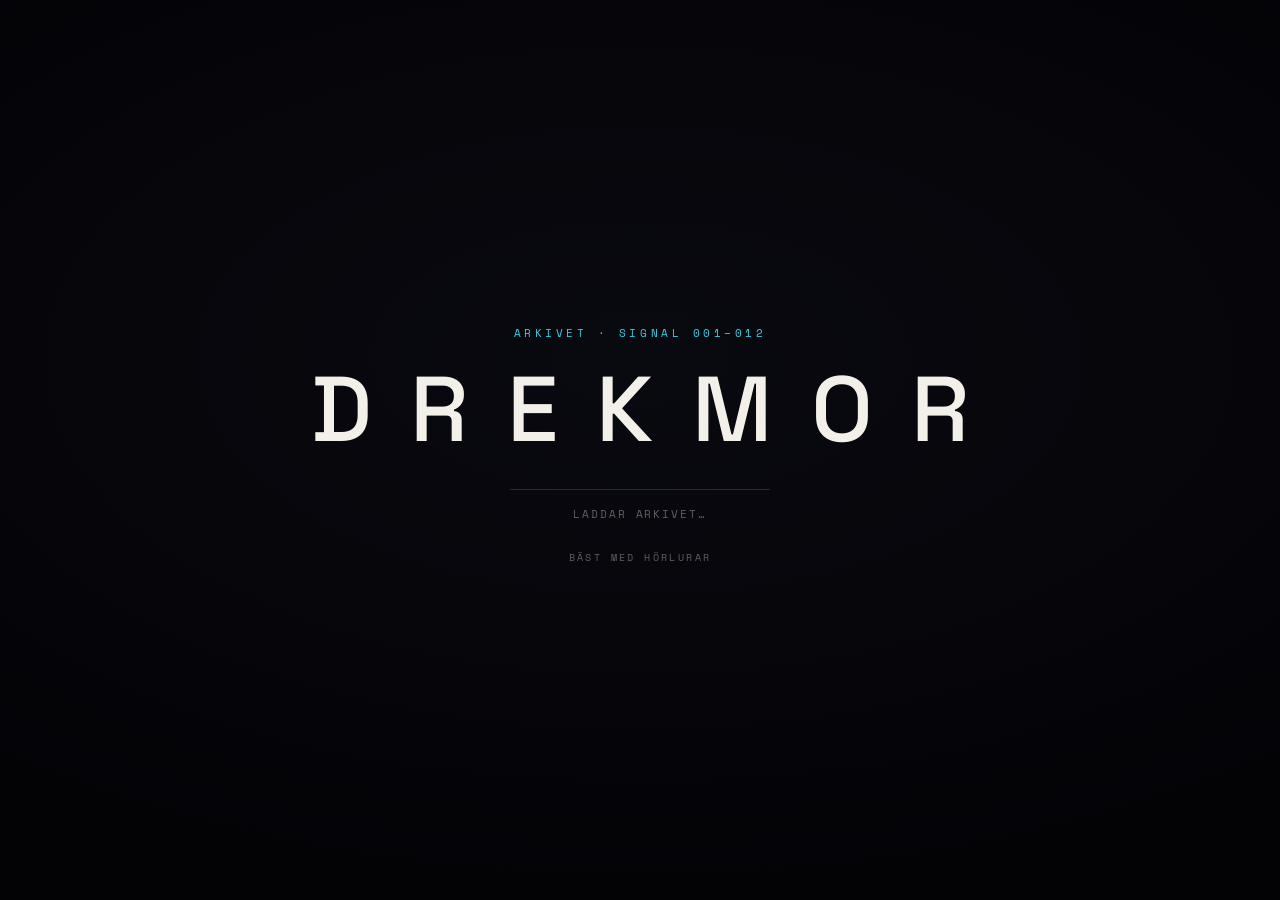
==== commit 86bdb376: "DREKMOR 3.0: realtids-3D-arkiv med kassettdäck och fodral Ersätter CSS-versionen med en WebGL-scen (" ====
--- a/drekmor/index.html
+++ b/drekmor/index.html
@@ -2,208 +2,143 @@
 <html lang="sv">
 <head>
   <meta charset="UTF-8" />
-  <meta name="viewport" content="width=device-width, initial-scale=1.0" />
-
+  <meta name="viewport" content="width=device-width, initial-scale=1, viewport-fit=cover" />
   <title>DREKMOR — Arkivet</title>
-  <meta name="description" content="DREKMOR — arkivet. Varje släpp är en signal på kassett. Sätt i ett band, spela låten eller öppna omslaget och läs." />
-  <meta name="theme-color" content="#05060a" />
+  <meta name="description" content="DREKMOR – arkivet. Varje släpp är en kassett. Öppna fodralet, sätt i bandet i däcket och lyssna – eller läs omslaget med text och credits." />
+  <meta name="theme-color" content="#030306" />
   <meta property="og:title" content="DREKMOR — Arkivet" />
-  <meta property="og:description" content="Varje släpp är en signal. Sätt i ett band och lyssna." />
+  <meta property="og:description" content="Varje släpp är en kassett. Sätt i ett band och lyssna på signalen." />
   <meta property="og:type" content="music.musician" />
   <meta property="og:locale" content="sv_SE" />
 
-  <link rel="preconnect" href="https://fonts.googleapis.com" />
-  <link rel="preconnect" href="https://fonts.gstatic.com" crossorigin />
-  <link href="https://fonts.googleapis.com/css2?family=Space+Grotesk:wght@300;400;500;600;700&family=Space+Mono:wght@400;700&display=swap" rel="stylesheet" />
-
-  <link rel="stylesheet" href="drekmor.css" />
+  <link rel="preload" href="fonts/space-grotesk-latin-500-normal.woff2" as="font" type="font/woff2" crossorigin />
+  <link rel="preload" href="fonts/space-mono-latin-700-normal.woff2" as="font" type="font/woff2" crossorigin />
+  <link rel="modulepreload" href="vendor/three/build/three.module.min.js" />
+  <link rel="stylesheet" href="css/site.css" />
+  <script type="importmap">
+    { "imports": { "three": "./vendor/three/build/three.module.min.js", "three/addons/": "./vendor/three/addons/" } }
+  </script>
 </head>
 <body>
+  <canvas id="scene" aria-hidden="true"></canvas>
 
-  <!-- Intro-slöja som tonar bort -->
-  <div class="intro" id="intro"><span class="intro__word">DREKMOR</span></div>
-
-  <!-- =============================== NAV =============================== -->
-  <header class="nav" id="nav">
-    <a class="nav__brand" href="#top" aria-label="DREKMOR — hem">
-      <span class="nav__mark" aria-hidden="true">D</span>
-      <span class="nav__word">DREKMOR</span>
-    </a>
-    <nav class="nav__links" aria-label="Huvudmeny">
-      <a href="#archive" class="nav__link">Arkivet</a>
-      <a href="#machine" class="nav__link">Spelaren</a>
-      <a href="#about" class="nav__link">Om</a>
-      <a href="#contact" class="nav__link">Kontakt</a>
-    </nav>
-    <div class="nav__social" aria-label="Kanaler">
-      <a href="#" aria-label="Spotify" class="nav__soc">Spotify</a>
-      <a href="#" aria-label="YouTube" class="nav__soc">YouTube</a>
-      <a href="#" aria-label="Instagram" class="nav__soc">Instagram</a>
-    </div>
-  </header>
-
-  <main id="top">
-
-    <!-- ============================== HERO ============================= -->
-    <section class="hero" id="machine">
-      <div class="hero__aura" aria-hidden="true"></div>
-      <div class="hero__grid" aria-hidden="true"></div>
-
-      <div class="hero__head" data-reveal>
-        <p class="eyebrow">Arkivet · signal 001–012</p>
-        <h1 class="hero__title">DREKMOR</h1>
-        <p class="hero__lead">Varje släpp är en signal på kassett. Sätt i ett band och spela — eller öppna omslaget och läs texten, creditsen och berättelserna bakom.</p>
+  <!-- ============================== LADDARE ============================== -->
+  <div class="loader" id="loader">
+    <div class="loader__inner">
+      <p class="kicker">Arkivet · signal 001–012</p>
+      <h1 class="loader__word" aria-label="DREKMOR"><span>D</span><span>R</span><span>E</span><span>K</span><span>M</span><span>O</span><span>R</span></h1>
+      <div class="loader__bar" aria-hidden="true"><span id="loader-fill"></span></div>
+      <p class="loader__status" id="loader-status" role="status">Laddar arkivet…</p>
+      <div class="loader__actions" id="loader-actions" hidden>
+        <button class="btn btn--primary" id="enter-sound">Gå in i arkivet</button>
+        <button class="btn btn--ghost" id="enter-silent">Utan ljud</button>
       </div>
-
-      <!-- Kassettspelaren (hjärtat) -->
-      <div class="deck" id="deck" data-reveal>
-        <div class="deck__top">
-          <div class="deck__brand">DRKMR<span>DECK-01</span></div>
-          <div class="deck__d">D</div>
-        </div>
-
-        <div class="deck__window" id="deck-window" data-empty="true">
-          <div class="deck__door" aria-hidden="true"></div>
-          <div class="deck__insert-hint" id="insert-hint">SÄTT I ETT BAND</div>
-          <div class="deck__tape" id="deck-tape" aria-hidden="true"></div>
-        </div>
-
-        <div class="vu" aria-hidden="true">
-          <div class="vu__title">SIGNAL LEVEL</div>
-          <div class="vu__bars" id="vu-bars"></div>
-          <div class="vu__scale"><span>-20</span><span>-10</span><span>-6</span><span>-3</span><span>0</span><span>+3</span></div>
-        </div>
-
-        <div class="transport">
-          <button class="tbtn" id="btn-rew"   disabled aria-label="Spola tillbaka"><b>◀◀</b><small>REW</small></button>
-          <button class="tbtn tbtn--play" id="btn-play" disabled aria-label="Spela / pausa"><b id="play-glyph">▶</b><small id="play-label">PLAY</small></button>
-          <button class="tbtn" id="btn-stop"  disabled aria-label="Stopp"><b>■</b><small>STOP</small></button>
-          <button class="tbtn" id="btn-inlay" disabled aria-label="Öppna omslag"><b>▤</b><small>OMSLAG</small></button>
-          <button class="tbtn" id="btn-eject" disabled aria-label="Mata ut band"><b>⏏</b><small>EJECT</small></button>
-        </div>
-
-        <div class="deck__bottom">
-          <div class="power"><span class="power__led" id="power-led"></span><small>POWER</small></div>
-          <div class="volume">
-            <span class="volume__label">VOL</span>
-            <input type="range" id="volume" min="0" max="100" value="80" aria-label="Volym" />
-          </div>
-        </div>
-      </div>
-
-      <a class="hero__scroll" href="#archive" data-reveal>
-        <span>Utforska arkivet</span><i aria-hidden="true">↓</i>
-      </a>
-    </section>
-
-    <!-- ============================ ARKIVET =========================== -->
-    <section class="archive" id="archive">
-      <div class="section-head" data-reveal>
-        <span class="section-head__num">01 — Arkivet</span>
-        <h2 class="section-head__title">Utvalda signaler</h2>
-        <p class="section-head__lead">Tryck på en kassett för att sätta i den i spelaren.</p>
-      </div>
-      <div class="featured" id="featured"></div>
-    </section>
-
-    <!-- ======================== HELA ARKIVET ========================== -->
-    <section class="rack-section" id="collection">
-      <div class="section-head" data-reveal>
-        <span class="section-head__num">02 — Samlingen</span>
-        <h2 class="section-head__title">Hela arkivet</h2>
-        <p class="section-head__lead">Tolv platser. Vissa signaler är ännu krypterade.</p>
-      </div>
-      <div class="rack" id="rack"></div>
-    </section>
-
-    <!-- ============================== OM ============================== -->
-    <section class="about" id="about">
-      <div class="about__inner" data-reveal>
-        <span class="section-head__num">03 — Om</span>
-        <h2 class="about__title">Ett arkiv av signaler</h2>
-        <p>
-          DREKMOR samlar sina släpp som kassetter i ett arkiv. Sätt i ett band,
-          spela signalen eller öppna omslaget och läs texten, creditsen och
-          berättelserna bakom. Arkivet växer — signal efter signal.
-        </p>
-      </div>
-    </section>
-  </main>
-
-  <!-- ============================= FOOTER ============================ -->
-  <footer class="footer" id="contact">
-    <div class="footer__inner">
-      <div class="footer__brand">
-        <span class="nav__mark" aria-hidden="true">D</span>
-        <span class="nav__word">DREKMOR</span>
-      </div>
-      <div class="footer__links">
-        <a href="mailto:kontakt@drekmor.se">Kontakt</a>
-        <a href="#" target="_blank" rel="noopener">Spotify</a>
-        <a href="#" target="_blank" rel="noopener">YouTube</a>
-        <a href="#" target="_blank" rel="noopener">Instagram</a>
-      </div>
-      <small>© <span id="year"></span> DREKMOR · Arkivet</small>
-    </div>
-  </footer>
-
-  <!-- ==================== NOW PLAYING-RAD (mini) ==================== -->
-  <div class="nowbar" id="nowbar" data-active="false" aria-label="Spelas nu">
-    <div class="nowbar__meta">
-      <div class="nowbar__art" id="now-art"></div>
-      <div class="nowbar__text">
-        <div class="nowbar__title"><span id="now-id"></span><span id="now-title">Inget band isatt</span></div>
-        <div class="nowbar__sub" id="now-sub">Välj en kassett ur arkivet</div>
-      </div>
-    </div>
-    <div class="nowbar__controls">
-      <button class="nb" id="nb-rew" aria-label="Spola tillbaka">◀◀</button>
-      <button class="nb nb--play" id="nb-play" aria-label="Spela / pausa">▶</button>
-      <button class="nb" id="nb-stop" aria-label="Stopp">■</button>
-    </div>
-    <div class="nowbar__progress">
-      <span class="nowbar__time" id="time-cur">0:00</span>
-      <div class="scrub" id="scrub"><div class="scrub__fill" id="scrub-fill"></div><div class="scrub__knob" id="scrub-knob"></div></div>
-      <span class="nowbar__time" id="time-dur">—:—</span>
-    </div>
-    <div class="nowbar__right">
-      <button class="nb nb--text" id="nb-inlay" aria-label="Öppna omslag">Omslag</button>
-      <button class="nb" id="nb-eject" aria-label="Mata ut">⏏</button>
+      <p class="loader__hint">Bäst med hörlurar</p>
     </div>
   </div>
 
-  <!-- ========================= OMSLAG (modal) ====================== -->
-  <div class="inlay-overlay" id="inlay" hidden>
-    <div class="inlay" role="dialog" aria-modal="true" aria-labelledby="inlay-title">
-      <button class="inlay__close" id="inlay-close" aria-label="Stäng omslag">✕</button>
-      <div class="inlay__cover" id="inlay-cover">
-        <div class="inlay__cover-id" id="inlay-cover-id">D-01</div>
-        <div class="inlay__cover-title" id="inlay-cover-title">Titel</div>
-        <div class="inlay__cover-type" id="inlay-cover-type">LÅT</div>
+  <!-- ============================== TOPP ================================= -->
+  <header class="top">
+    <a class="brand" href="./" aria-label="DREKMOR – arkivet"><span class="brand__mark">D</span><span class="brand__word">DREKMOR</span></a>
+    <nav class="top__nav" aria-label="Meny">
+      <button class="navlink" id="open-index">Arkivet <sup id="count">0</sup></button>
+      <button class="navlink" id="open-about">Om</button>
+      <button class="sound" id="toggle-sound" aria-pressed="true">
+        <span class="sound__bars" aria-hidden="true"><i></i><i></i><i></i><i></i></span><span class="sound__txt">Ljud på</span>
+      </button>
+    </nav>
+  </header>
+
+  <!-- ============================== HUD ================================== -->
+  <section class="hud" aria-label="Kassettdäcket">
+    <div class="hud__now">
+      <p class="hud__label" id="hud-label">I däcket</p>
+      <p class="hud__title" id="hud-title">Inget band</p>
+      <p class="hud__sub" id="hud-sub">Välj en kassett ur arkivet</p>
+      <div class="hud__progress" id="hud-progress" hidden>
+        <span id="hud-time">0:00</span>
+        <div class="hud__bar" id="hud-bar" role="presentation"><i id="hud-fill"></i></div>
+        <span id="hud-dur">—</span>
       </div>
-      <div class="inlay__paper">
-        <div class="inlay__head">
-          <span class="inlay__id" id="inlay-id">D-01</span>
-          <h2 class="inlay__title" id="inlay-title">Titel</h2>
-          <div class="inlay__meta" id="inlay-meta"></div>
+    </div>
+    <p class="hud__hint" id="hud-hint"><span class="pulse" aria-hidden="true"></span><span class="hint-desk">Klicka på en kassett för att sätta i den</span><span class="hint-touch">Tryck på en kassett för att sätta i den</span></p>
+    <div class="hud__actions" id="hud-actions" hidden>
+      <button class="btn btn--primary" id="act-play"><svg viewBox="0 0 24 24" aria-hidden="true"><path class="i-play" d="M8 5.5v13l10.5-6.5z"/><path class="i-pause" d="M7 5h3.5v14H7zM13.5 5H17v14h-3.5z"/></svg><span>Spela</span></button>
+      <button class="btn" id="act-inlay">Omslag</button>
+      <button class="btn btn--ghost" id="act-eject">Mata ut</button>
+    </div>
+  </section>
+
+  <div class="cursor" id="cursor" aria-hidden="true"><i></i><span id="cursor-label"></span></div>
+  <div class="toast" id="toast" role="status" aria-live="polite"></div>
+  <div class="sr-only" id="live" aria-live="polite"></div>
+
+  <!-- ============================== ARKIVET ============================== -->
+  <div class="sheet" id="index" hidden role="dialog" aria-modal="true" aria-labelledby="index-title">
+    <div class="sheet__panel">
+      <header class="sheet__head">
+        <div><p class="kicker">Samlingen</p><h2 id="index-title">Hela arkivet</h2></div>
+        <button class="close" data-close aria-label="Stäng">Stäng <span aria-hidden="true">✕</span></button>
+      </header>
+      <ol class="tracklist" id="tracklist"></ol>
+      <p class="sheet__foot">Vissa signaler är ännu krypterade.</p>
+    </div>
+  </div>
+
+  <!-- ============================== OM =================================== -->
+  <div class="sheet sheet--about" id="about" hidden role="dialog" aria-modal="true" aria-labelledby="about-title">
+    <div class="sheet__panel">
+      <header class="sheet__head">
+        <div><p class="kicker">Om</p><h2 id="about-title">Ett arkiv av signaler</h2></div>
+        <button class="close" data-close aria-label="Stäng">Stäng <span aria-hidden="true">✕</span></button>
+      </header>
+      <div class="about">
+        <p class="about__lead">DREKMOR samlar sina släpp som kassetter i ett arkiv. Öppna ett fodral, sätt i bandet i däcket och lyssna – eller läs omslaget med texten, creditsen och berättelserna bakom.</p>
+        <p>Arkivet växer, signal för signal. Vissa band är ännu låsta.</p>
+        <div class="about__links">
+          <a href="#" target="_blank" rel="noopener">Spotify ↗</a>
+          <a href="#" target="_blank" rel="noopener">YouTube ↗</a>
+          <a href="#" target="_blank" rel="noopener">Instagram ↗</a>
+          <a href="mailto:kontakt@drekmor.se">Kontakt ↗</a>
         </div>
-        <p class="inlay__notes" id="inlay-notes"></p>
-        <div class="inlay__section" id="inlay-credits-wrap" hidden>
-          <h3>Credits</h3>
-          <dl class="credits" id="inlay-credits"></dl>
-        </div>
-        <div class="inlay__section" id="inlay-text-wrap" hidden>
-          <h3 id="inlay-text-heading">Text</h3>
-          <pre class="inlay__text" id="inlay-text"></pre>
-        </div>
-        <div class="inlay__links" id="inlay-links"></div>
+        <dl class="keys">
+          <dt>Mellanslag</dt><dd>Spela / paus</dd>
+          <dt>← →</dt><dd>Spola</dd>
+          <dt>↑ ↓</dt><dd>Volym</dd>
+          <dt>E</dt><dd>Mata ut</dd>
+          <dt>O</dt><dd>Omslag</dd>
+          <dt>I</dt><dd>Arkivet</dd>
+        </dl>
       </div>
     </div>
   </div>
 
-  <audio id="audio" preload="none" crossorigin="anonymous"></audio>
+  <!-- ============================== OMSLAG =============================== -->
+  <div class="jcard" id="jcard" hidden role="dialog" aria-modal="true" aria-labelledby="jc-title">
+    <button class="close jcard__close" data-close aria-label="Stäng omslaget">Stäng <span aria-hidden="true">✕</span></button>
+    <div class="jcard__stage">
+      <div class="jc">
+        <div class="jc-front"><img id="jc-art" alt="" /></div>
+        <div class="jc-fold">
+          <div class="jc-spine"><span id="jc-spine"></span></div>
+          <div class="jc-fold2">
+            <article class="jc-inside">
+              <p class="jc-id" id="jc-id"></p>
+              <h2 class="jc-title" id="jc-title"></h2>
+              <p class="jc-meta" id="jc-meta"></p>
+              <p class="jc-notes" id="jc-notes"></p>
+              <section id="jc-credits-wrap"><h3>Credits</h3><dl class="jc-credits" id="jc-credits"></dl></section>
+              <section><h3 id="jc-text-h">Text</h3><pre class="jc-text" id="jc-text"></pre></section>
+              <div class="jc-links" id="jc-links"></div>
+            </article>
+          </div>
+        </div>
+      </div>
+    </div>
+  </div>
 
+  <noscript><p class="noscript">DREKMOR-arkivet behöver JavaScript.</p></noscript>
   <script src="releases.js"></script>
-  <script src="drekmor.js"></script>
+  <script type="module" src="js/main.js"></script>
 </body>
 </html>
--- a/drekmor/css/site.css
+++ b/drekmor/css/site.css
@@ -0,0 +1,277 @@
+/* =============================================================================
+   DREKMOR — Arkivet · gränssnittet ovanpå 3D-scenen
+   ============================================================================= */
+@font-face { font-family: "Space Grotesk"; font-weight: 400; font-display: swap; src: url("../fonts/space-grotesk-latin-400-normal.woff2") format("woff2"); }
+@font-face { font-family: "Space Grotesk"; font-weight: 500; font-display: swap; src: url("../fonts/space-grotesk-latin-500-normal.woff2") format("woff2"); }
+@font-face { font-family: "Space Grotesk"; font-weight: 700; font-display: swap; src: url("../fonts/space-grotesk-latin-700-normal.woff2") format("woff2"); }
+@font-face { font-family: "Space Mono"; font-weight: 400; font-display: swap; src: url("../fonts/space-mono-latin-400-normal.woff2") format("woff2"); }
+@font-face { font-family: "Space Mono"; font-weight: 700; font-display: swap; src: url("../fonts/space-mono-latin-700-normal.woff2") format("woff2"); }
+@font-face { font-family: "Bebas Neue"; font-weight: 400; font-display: swap; src: url("../fonts/bebas-neue-latin-400-normal.woff2") format("woff2"); }
+
+:root {
+  --bg: #030306;
+  --ink: #f3f0e9;
+  --dim: rgba(243, 240, 233, 0.62);
+  --faint: rgba(243, 240, 233, 0.38);
+  --hair: rgba(243, 240, 233, 0.14);
+  --tape: #38cfe0;
+  --sans: "Space Grotesk", system-ui, sans-serif;
+  --mono: "Space Mono", ui-monospace, Menlo, monospace;
+  --ease: cubic-bezier(.22, .9, .26, 1);
+  --pad: clamp(18px, 3.2vw, 44px);
+}
+
+* { box-sizing: border-box; }
+[hidden] { display: none !important; }
+html, body { height: 100%; }
+body {
+  margin: 0; background: var(--bg); color: var(--ink); font-family: var(--sans);
+  overflow: hidden; -webkit-font-smoothing: antialiased; -webkit-tap-highlight-color: transparent;
+}
+button { font: inherit; color: inherit; background: none; border: 0; cursor: pointer; padding: 0; }
+a { color: inherit; }
+:focus-visible { outline: 2px solid var(--tape); outline-offset: 4px; border-radius: 6px; }
+.sr-only { position: absolute; width: 1px; height: 1px; overflow: hidden; clip: rect(0 0 0 0); white-space: nowrap; }
+.kicker { font-family: var(--mono); font-size: 11px; letter-spacing: .32em; text-transform: uppercase; color: var(--tape); margin: 0; }
+
+#scene { position: fixed; inset: 0; width: 100%; height: 100%; display: block; touch-action: manipulation; }
+
+/* ------------------------------------------------------------ knappar ---- */
+.btn {
+  display: inline-flex; align-items: center; gap: .55em; height: 44px; padding: 0 20px; border-radius: 999px;
+  font-size: 14px; font-weight: 500; letter-spacing: .01em;
+  border: 1px solid var(--hair); background: rgba(12, 12, 18, 0.45); backdrop-filter: blur(12px);
+  transition: background .25s, border-color .25s, transform .15s, color .25s;
+}
+.btn:hover { border-color: rgba(243, 240, 233, 0.4); background: rgba(24, 24, 32, 0.6); }
+.btn:active { transform: scale(.97); }
+.btn:disabled { opacity: .4; cursor: not-allowed; }
+.btn--primary { background: var(--ink); color: #07070a; border-color: var(--ink); }
+.btn--primary:hover { background: #fff; border-color: #fff; }
+.btn--ghost { background: transparent; backdrop-filter: none; color: var(--dim); }
+.btn--ghost:hover { color: var(--ink); background: transparent; }
+.btn svg { width: 16px; height: 16px; fill: currentColor; }
+.btn .i-pause { display: none; }
+.btn.is-playing .i-play { display: none; }
+.btn.is-playing .i-pause { display: inline; }
+
+/* ------------------------------------------------------------ laddare ---- */
+.loader {
+  position: fixed; inset: 0; z-index: 100; display: grid; place-items: center; text-align: center;
+  background: radial-gradient(120% 90% at 50% 40%, rgba(10, 10, 18, 0.9), rgba(3, 3, 6, 0.98) 70%);
+  backdrop-filter: blur(10px);
+  transition: opacity 1.3s var(--ease), filter 1.3s var(--ease), visibility 1.3s;
+}
+.loader.gone { opacity: 0; filter: blur(12px); visibility: hidden; pointer-events: none; }
+.loader__inner { padding: var(--pad); }
+.loader__word {
+  margin: 22px 0 34px; font-weight: 500; font-size: clamp(34px, 7.5vw, 92px); letter-spacing: .42em; padding-left: .42em; line-height: 1;
+}
+.loader__word span { display: inline-block; opacity: 0; transform: translateY(18px); filter: blur(8px); animation: letter 1.2s var(--ease) forwards; }
+.loader__word span:nth-child(2) { animation-delay: .07s; } .loader__word span:nth-child(3) { animation-delay: .14s; }
+.loader__word span:nth-child(4) { animation-delay: .21s; } .loader__word span:nth-child(5) { animation-delay: .28s; }
+.loader__word span:nth-child(6) { animation-delay: .35s; } .loader__word span:nth-child(7) { animation-delay: .42s; }
+@keyframes letter { to { opacity: 1; transform: none; filter: none; } }
+.loader__bar { width: min(260px, 60vw); height: 1px; margin: 0 auto; background: var(--hair); overflow: hidden; }
+.loader__bar span { display: block; height: 100%; background: var(--ink); transform: scaleX(0); transform-origin: left; transition: transform .6s var(--ease); }
+.loader__status { font-family: var(--mono); font-size: 11px; letter-spacing: .18em; text-transform: uppercase; color: var(--faint); margin: 16px 0 0; min-height: 1.4em; }
+.loader__actions { display: flex; gap: 10px; justify-content: center; margin-top: 34px; opacity: 0; transform: translateY(10px); transition: opacity .8s var(--ease), transform .8s var(--ease); }
+.loader__actions.in { opacity: 1; transform: none; }
+.loader__actions .btn { height: 50px; padding: 0 26px; font-size: 15px; }
+.loader__hint { font-family: var(--mono); font-size: 10px; letter-spacing: .24em; text-transform: uppercase; color: var(--faint); margin-top: 28px; }
+
+/* --------------------------------------------------------------- topp ---- */
+.top {
+  position: fixed; top: 0; left: 0; right: 0; z-index: 20; display: flex; align-items: center; justify-content: space-between;
+  padding: var(--pad) var(--pad) 0; pointer-events: none; opacity: 0; transform: translateY(-10px);
+  transition: opacity 1.4s var(--ease) 1.6s, transform 1.4s var(--ease) 1.6s;
+}
+.entered .top { opacity: 1; transform: none; }
+.top > * { pointer-events: auto; }
+.brand { display: flex; align-items: center; gap: 12px; text-decoration: none; }
+.brand__mark {
+  display: grid; place-items: center; width: 30px; height: 30px; border: 1.5px solid var(--ink); border-radius: 6px;
+  font-weight: 700; font-size: 17px; box-shadow: 0 0 22px -4px var(--tape); transition: box-shadow .8s;
+}
+.brand__word { font-weight: 500; font-size: 14px; letter-spacing: .5em; }
+.top__nav { display: flex; align-items: center; gap: clamp(14px, 2.4vw, 30px); }
+.navlink { font-size: 14px; color: var(--dim); transition: color .2s; }
+.navlink:hover { color: var(--ink); }
+.navlink sup { font-family: var(--mono); font-size: 9px; color: var(--tape); margin-left: 2px; }
+.sound { display: flex; align-items: center; gap: 10px; font-family: var(--mono); font-size: 10px; letter-spacing: .2em; text-transform: uppercase; color: var(--dim); }
+.sound:hover { color: var(--ink); }
+.sound__bars { display: flex; align-items: flex-end; gap: 2px; height: 12px; }
+.sound__bars i { width: 2px; height: 3px; background: currentColor; }
+.sound[aria-pressed="true"] .sound__bars i { animation: bars 1.1s ease-in-out infinite; }
+.sound[aria-pressed="true"] .sound__bars i:nth-child(2) { animation-delay: -.3s; }
+.sound[aria-pressed="true"] .sound__bars i:nth-child(3) { animation-delay: -.6s; }
+.sound[aria-pressed="true"] .sound__bars i:nth-child(4) { animation-delay: -.9s; }
+@keyframes bars { 0%, 100% { height: 3px; } 50% { height: 12px; } }
+
+/* ---------------------------------------------------------------- HUD ---- */
+.hud {
+  position: fixed; left: 0; right: 0; bottom: 0; z-index: 20;
+  display: grid; grid-template-columns: minmax(0, 1fr) auto minmax(0, 1fr); align-items: end; gap: 20px;
+  padding: 80px var(--pad) calc(var(--pad) + env(safe-area-inset-bottom)); pointer-events: none;
+  background: linear-gradient(to top, rgba(3, 3, 6, 0.78), rgba(3, 3, 6, 0));
+  opacity: 0; transform: translateY(12px); transition: opacity 1.4s var(--ease) 1.9s, transform 1.4s var(--ease) 1.9s;
+}
+.entered .hud { opacity: 1; transform: none; }
+.hud > * { pointer-events: auto; }
+.hud__label { font-family: var(--mono); font-size: 11px; letter-spacing: .26em; text-transform: uppercase; color: var(--tape); margin: 0 0 8px; transition: color .8s; }
+.hud__title { font-size: clamp(22px, 2.8vw, 38px); font-weight: 500; letter-spacing: -.01em; line-height: 1.05; margin: 0; }
+.hud__sub { font-size: 14px; color: var(--dim); margin: 8px 0 0; }
+.hud__progress { display: flex; align-items: center; gap: 12px; margin-top: 16px; max-width: 360px; font-family: var(--mono); font-size: 11px; color: var(--faint); }
+.hud__progress[hidden] { display: none; }
+.hud__bar { flex: 1; height: 16px; display: flex; align-items: center; cursor: pointer; }
+.hud__bar::before { content: ""; position: absolute; }
+.hud__bar i { display: block; width: 100%; height: 2px; background: var(--tape); transform: scaleX(0); transform-origin: left; box-shadow: 0 0 12px var(--tape); position: relative; }
+.hud__bar { background: linear-gradient(var(--hair), var(--hair)) center / 100% 2px no-repeat; }
+.hud__hint {
+  grid-column: 2; display: flex; align-items: center; gap: 12px; margin: 0 0 10px; white-space: nowrap;
+  font-family: var(--mono); font-size: 11px; letter-spacing: .2em; text-transform: uppercase; color: var(--dim);
+  transition: opacity .6s, transform .6s;
+}
+.hud__hint.gone { opacity: 0; transform: translateY(8px); pointer-events: none; }
+.pulse { width: 8px; height: 8px; border-radius: 50%; background: var(--tape); box-shadow: 0 0 0 0 var(--tape); animation: pulse 2s infinite; }
+@keyframes pulse { 0% { box-shadow: 0 0 0 0 rgba(56, 207, 224, .6); } 100% { box-shadow: 0 0 0 14px rgba(56, 207, 224, 0); } }
+.hint-touch { display: none; }
+.hud__actions { grid-column: 3; justify-self: end; display: flex; gap: 8px; flex-wrap: wrap; justify-content: flex-end; }
+.hud__actions[hidden] { display: none; }
+.hud__actions:not([hidden]) { animation: rise .6s var(--ease); }
+@keyframes rise { from { opacity: 0; transform: translateY(10px); } }
+
+/* -------------------------------------------------------------- markör --- */
+.cursor { position: fixed; left: 0; top: 0; z-index: 90; pointer-events: none; will-change: transform; }
+.cursor i {
+  position: absolute; left: -5px; top: -5px; width: 10px; height: 10px; border-radius: 50%;
+  border: 1.5px solid rgba(243, 240, 233, 0.7); transition: all .3s var(--ease);
+}
+.cursor.active i { left: -24px; top: -24px; width: 48px; height: 48px; border-color: var(--tape); background: rgba(56, 207, 224, 0.06); }
+.cursor span {
+  position: absolute; left: 34px; top: -8px; white-space: nowrap; font-size: 13px; font-weight: 500; opacity: 0;
+  transform: translateX(-6px); transition: opacity .25s, transform .25s; text-shadow: 0 1px 12px #000;
+}
+.cursor.active span { opacity: 1; transform: none; }
+.cursor em { display: block; font-style: normal; font-family: var(--mono); font-size: 10px; letter-spacing: .22em; text-transform: uppercase; color: var(--tape); margin-bottom: 3px; }
+.cursor b { font-family: var(--mono); font-weight: 700; font-size: 12px; margin-right: 6px; color: var(--dim); }
+.cursor.hidden, body:not(.entered) .cursor, body.modal .cursor { opacity: 0; }
+@media (hover: none) { .cursor { display: none; } .hint-desk { display: none; } .hint-touch { display: inline; } }
+
+/* --------------------------------------------------------------- toast --- */
+.toast {
+  position: fixed; left: 50%; bottom: calc(150px + env(safe-area-inset-bottom)); z-index: 60; transform: translate(-50%, 12px);
+  padding: 12px 20px; border-radius: 999px; background: rgba(12, 12, 18, 0.8); backdrop-filter: blur(14px); border: 1px solid var(--hair);
+  font-size: 13px; opacity: 0; pointer-events: none; transition: opacity .35s, transform .35s var(--ease); max-width: calc(100vw - 40px); text-align: center;
+}
+.toast.show { opacity: 1; transform: translate(-50%, 0); }
+
+/* -------------------------------------------------------- sheets (paneler) */
+.sheet { position: fixed; inset: 0; z-index: 110; background: rgba(3, 3, 6, 0); transition: background .5s var(--ease); }
+.sheet.open { background: rgba(3, 3, 6, 0.6); backdrop-filter: blur(6px); }
+.sheet__panel {
+  position: absolute; top: 0; right: 0; bottom: 0; width: min(560px, 100vw); overflow-y: auto;
+  padding: var(--pad); background: rgba(9, 9, 13, 0.94); border-left: 1px solid var(--hair);
+  transform: translateX(100%); transition: transform .55s var(--ease);
+}
+.sheet.open .sheet__panel { transform: none; }
+.sheet__head { display: flex; justify-content: space-between; align-items: flex-start; gap: 20px; margin-bottom: 30px; }
+.sheet__head h2 { font-size: clamp(26px, 3vw, 36px); font-weight: 500; letter-spacing: -.01em; margin: 10px 0 0; }
+.close { font-family: var(--mono); font-size: 11px; letter-spacing: .2em; text-transform: uppercase; color: var(--dim); display: inline-flex; gap: 8px; align-items: center; padding: 8px 0; }
+.close:hover { color: var(--ink); }
+.sheet__foot { font-family: var(--mono); font-size: 11px; letter-spacing: .12em; color: var(--faint); margin-top: 26px; }
+
+.tracklist { list-style: none; margin: 0; padding: 0; border-top: 1px solid var(--hair); }
+.track {
+  width: 100%; display: grid; grid-template-columns: 58px 1fr auto 20px; align-items: center; gap: 14px; text-align: left;
+  padding: 18px 4px; border-bottom: 1px solid var(--hair); transition: background .2s, padding .3s var(--ease);
+}
+.track:hover, .track:focus-visible { background: linear-gradient(90deg, rgba(255, 255, 255, 0.04), transparent); padding-left: 12px; }
+.track__id { font-family: var(--mono); font-weight: 700; font-size: 13px; color: var(--c); }
+.track__title { font-size: 18px; font-weight: 500; }
+.track__meta { font-family: var(--mono); font-size: 11px; letter-spacing: .08em; color: var(--faint); }
+.track__go { color: var(--faint); transition: transform .3s var(--ease), color .2s; }
+.track:hover .track__go { transform: translateX(4px); color: var(--ink); }
+.track[data-status="locked"] .track__title { color: var(--faint); }
+.track[data-status="coming"] .track__meta { color: var(--tape); }
+
+.about__lead { font-size: 20px; line-height: 1.55; margin: 0 0 18px; }
+.about p { color: var(--dim); line-height: 1.7; }
+.about__links { display: flex; flex-wrap: wrap; gap: 10px 22px; margin: 28px 0 36px; }
+.about__links a { font-size: 15px; text-decoration: none; border-bottom: 1px solid var(--hair); padding-bottom: 3px; }
+.about__links a:hover { border-color: var(--ink); }
+.keys { display: grid; grid-template-columns: auto 1fr; gap: 10px 22px; margin: 0; padding-top: 24px; border-top: 1px solid var(--hair); }
+.keys dt { font-family: var(--mono); font-size: 11px; color: var(--ink); background: rgba(255, 255, 255, 0.06); border: 1px solid var(--hair); border-radius: 5px; padding: 3px 8px; justify-self: start; }
+.keys dd { margin: 0; font-size: 14px; color: var(--dim); align-self: center; }
+
+/* ------------------------------------------------------ omslaget (J-kort) */
+.jcard { position: fixed; inset: 0; z-index: 120; display: grid; place-items: center; background: rgba(3, 3, 6, 0); transition: background .6s var(--ease); overflow: auto; }
+.jcard.open { background: rgba(3, 3, 6, 0.82); backdrop-filter: blur(10px); }
+.jcard__close { position: fixed; top: var(--pad); right: var(--pad); z-index: 2; }
+.jcard__stage { perspective: 2200px; padding: 70px var(--pad); --h: min(76vh, 640px); }
+.jc { display: flex; transform-style: preserve-3d; opacity: 0; transform: translateY(26px) scale(.94); transition: opacity .6s var(--ease), transform .8s var(--ease); }
+.jcard.open .jc { opacity: 1; transform: none; }
+.jc-front { width: calc(var(--h) * .65); height: var(--h); flex: none; box-shadow: 0 40px 90px -30px #000; }
+.jc-front img { width: 100%; height: 100%; object-fit: cover; display: block; }
+.jc-fold, .jc-fold2 { display: flex; transform-style: preserve-3d; transform-origin: left center; transition: transform 1s var(--ease); }
+.jc-fold { transform: rotateY(-178deg); transition-delay: .25s; }
+.jc-fold2 { transform: rotateY(-178deg); transition-delay: .7s; }
+.jcard.open .jc-fold, .jcard.open .jc-fold2 { transform: rotateY(0); }
+.jc-spine, .jc-inside { backface-visibility: hidden; -webkit-backface-visibility: hidden; height: var(--h); }
+.jc-spine {
+  width: calc(var(--h) * .13); flex: none; display: grid; place-items: center; overflow: hidden;
+  background: linear-gradient(90deg, color-mix(in srgb, var(--c) 45%, #07070a), color-mix(in srgb, var(--c) 25%, #07070a));
+  border-left: 1px solid rgba(0, 0, 0, 0.5); border-right: 1px solid rgba(0, 0, 0, 0.5);
+}
+.jc-spine span { writing-mode: vertical-rl; transform: rotate(180deg); font-family: "Bebas Neue", var(--sans); font-size: calc(var(--h) * .05); letter-spacing: .06em; white-space: nowrap; }
+.jc-spine b { font-family: var(--mono); font-size: .55em; margin-bottom: 1em; color: color-mix(in srgb, var(--c) 40%, #fff); }
+.jc-spine i { font-style: normal; font-family: var(--mono); font-size: .38em; letter-spacing: .3em; opacity: .6; margin-top: 1.4em; }
+.jc-inside {
+  width: calc(var(--h) * .65); flex: none; overflow-y: auto; padding: calc(var(--h) * .06) calc(var(--h) * .055);
+  background:
+    linear-gradient(180deg, rgba(255, 255, 255, 0.025), transparent 30%),
+    #0c0c10;
+  box-shadow: inset 12px 0 20px -12px rgba(0, 0, 0, 0.7), 0 40px 90px -30px #000;
+}
+.jc-id { font-family: var(--mono); font-weight: 700; font-size: 12px; letter-spacing: .2em; color: color-mix(in srgb, var(--c) 60%, #fff); margin: 0; }
+.jc-title { font-family: "Bebas Neue", var(--sans); font-weight: 400; font-size: clamp(34px, 4.4vw, 52px); letter-spacing: .02em; line-height: .95; margin: 10px 0 12px; }
+.jc-meta { display: flex; flex-wrap: wrap; gap: 6px 16px; font-family: var(--mono); font-size: 11px; letter-spacing: .08em; color: var(--faint); margin: 0 0 20px; padding-bottom: 18px; border-bottom: 1px solid var(--hair); }
+.jc-notes { color: var(--dim); font-size: 15px; line-height: 1.6; margin: 0 0 24px; }
+.jc-inside h3 { font-family: var(--mono); font-size: 10px; letter-spacing: .26em; text-transform: uppercase; color: color-mix(in srgb, var(--c) 60%, #fff); margin: 0 0 12px; font-weight: 700; }
+.jc-inside section { margin-bottom: 26px; }
+.jc-inside section[hidden] { display: none; }
+.jc-credits { display: grid; grid-template-columns: auto 1fr; gap: 7px 18px; margin: 0; }
+.jc-credits dt { font-family: var(--mono); font-size: 11px; color: var(--faint); }
+.jc-credits dd { margin: 0; font-size: 14px; }
+.jc-text { font-family: var(--mono); font-size: 13px; line-height: 1.85; white-space: pre-wrap; word-break: break-word; margin: 0; color: var(--ink); }
+.jc-links { display: flex; flex-wrap: wrap; gap: 8px; }
+.jc-links a { font-family: var(--mono); font-size: 11px; letter-spacing: .12em; text-transform: uppercase; text-decoration: none; padding: 9px 14px; border: 1px solid var(--hair); border-radius: 999px; }
+.jc-links a:hover { border-color: var(--c); }
+
+/* -------------------------------------------------------------- mobil ---- */
+@media (max-width: 820px) {
+  .brand__word { display: none; }
+  .hud { grid-template-columns: 1fr; gap: 14px; padding-top: 60px; }
+  .hud__hint { grid-column: 1; grid-row: 1; justify-self: center; }
+  .hud__actions { grid-column: 1; justify-self: stretch; justify-content: flex-start; }
+  .hud__actions { flex-wrap: nowrap; }
+  .hud__actions .btn { flex: 1; min-width: 0; padding: 0 10px; justify-content: center; }
+  .hud__hint { white-space: normal; text-align: center; letter-spacing: .14em; font-size: 10px; }
+  .hud__title { font-size: 22px; }
+  .toast { bottom: calc(190px + env(safe-area-inset-bottom)); }
+  .jcard { place-items: start center; }
+  .jcard__stage { padding: 70px 16px 40px; --h: auto; width: 100%; }
+  .jc { flex-direction: column; max-width: 460px; margin: 0 auto; }
+  .jc-front { width: 100%; height: auto; aspect-ratio: .65; }
+  .jc-fold, .jc-fold2 { transform: none !important; display: block; }
+  .jc-spine { display: none; }
+  .jc-inside { width: 100%; height: auto; overflow: visible; padding: 28px 22px 36px; }
+}
+
+.no-webgl #scene { display: none; }
+.no-webgl body, body.no-webgl { background: radial-gradient(120% 80% at 50% 0%, #10121c, #030306 70%); }
+.noscript { position: fixed; inset: 0; display: grid; place-items: center; font-family: var(--mono); }
+
+@media (prefers-reduced-motion: reduce) {
+  *, *::before, *::after { animation-duration: .01ms !important; animation-iteration-count: 1 !important; transition-duration: .2s !important; transition-delay: 0s !important; }
+}
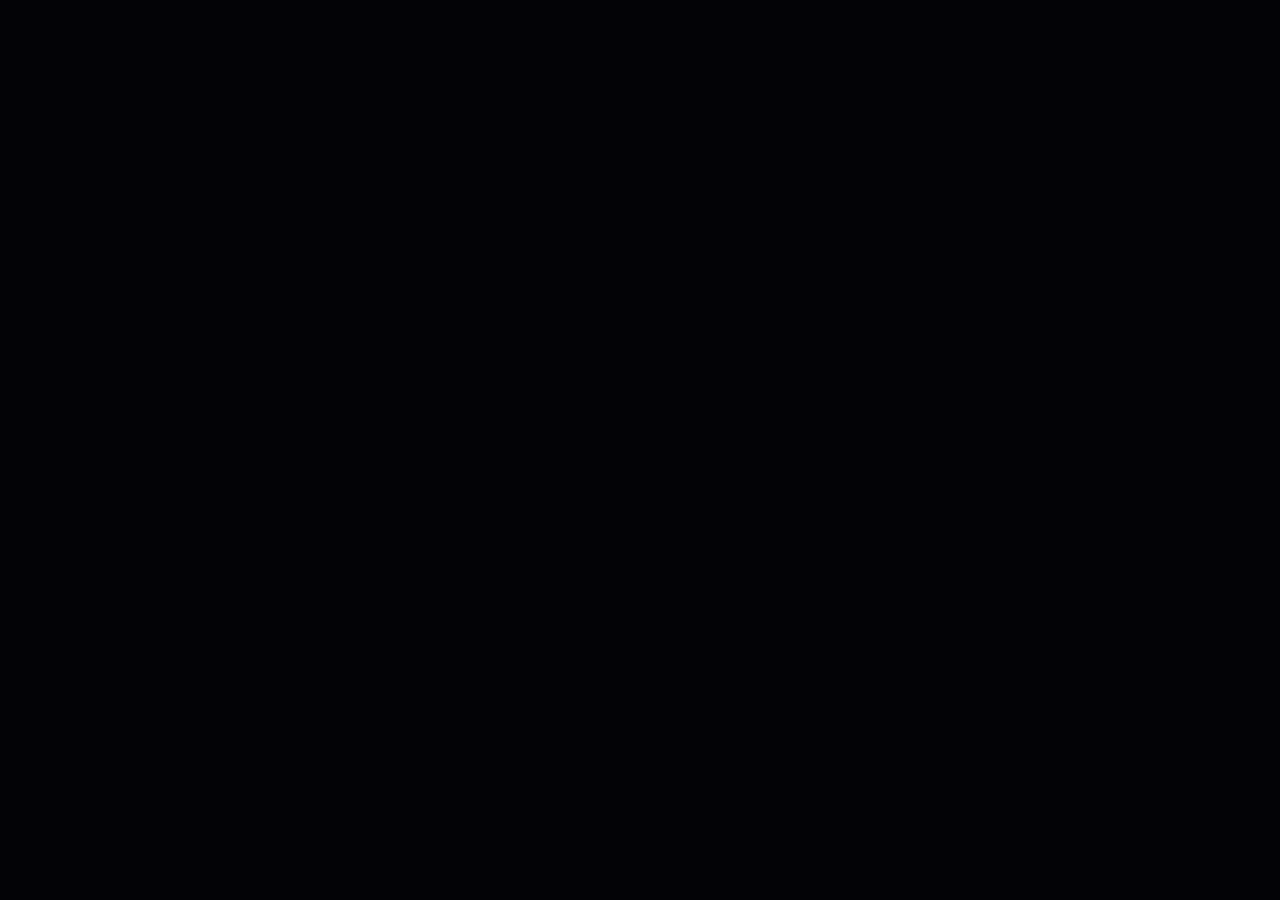
==== commit e8f9f66b: "Drekmor v4: rummet, laddaren på displayen och lo-fi-läge Rummet runt däcket: vägg, fönster med regn," ====
--- a/drekmor/index.html
+++ b/drekmor/index.html
@@ -4,15 +4,17 @@
   <meta charset="UTF-8" />
   <meta name="viewport" content="width=device-width, initial-scale=1, viewport-fit=cover" />
   <title>DREKMOR — Arkivet</title>
-  <meta name="description" content="DREKMOR – arkivet. Varje släpp är en kassett. Öppna fodralet, sätt i bandet i däcket och lyssna – eller läs omslaget med text och credits." />
+  <meta name="description" content="DREKMOR – arkivet. Ett rum på natten, ett kassettdäck och bandet som är varje släpp. Sätt i ett band och lyssna, eller läs omslaget." />
   <meta name="theme-color" content="#030306" />
   <meta property="og:title" content="DREKMOR — Arkivet" />
   <meta property="og:description" content="Varje släpp är en kassett. Sätt i ett band och lyssna på signalen." />
   <meta property="og:type" content="music.musician" />
   <meta property="og:locale" content="sv_SE" />
+  <meta property="og:image" content="assets/still.jpg" />
 
   <link rel="preload" href="fonts/space-grotesk-latin-500-normal.woff2" as="font" type="font/woff2" crossorigin />
   <link rel="preload" href="fonts/space-mono-latin-700-normal.woff2" as="font" type="font/woff2" crossorigin />
+  <link rel="preload" href="assets/still.jpg" as="image" fetchpriority="high" />
   <link rel="modulepreload" href="vendor/three/build/three.module.min.js" />
   <link rel="stylesheet" href="css/site.css" />
   <script type="importmap">
@@ -20,21 +22,28 @@
   </script>
 </head>
 <body>
-  <canvas id="scene" aria-hidden="true"></canvas>
+  <canvas id="scene" aria-label="Ett rum på natten: ett kassettdäck på ett bord, bandarkivet i staplar, regn mot fönstret och neonstaden utanför. Kassetterna och däckets knappar styr sidan."></canvas>
 
-  <!-- ============================== LADDARE ============================== -->
+  <!-- ===================== LADDAREN: rummet som stillbild, laddningen på däckets display ===================== -->
   <div class="loader" id="loader">
-    <div class="loader__inner">
-      <p class="kicker">Arkivet · signal 001–012</p>
-      <h1 class="loader__word" aria-label="DREKMOR"><span>D</span><span>R</span><span>E</span><span>K</span><span>M</span><span>O</span><span>R</span></h1>
-      <div class="loader__bar" aria-hidden="true"><span id="loader-fill"></span></div>
-      <p class="loader__status" id="loader-status" role="status">Laddar arkivet…</p>
-      <div class="loader__actions" id="loader-actions" hidden>
-        <button class="btn btn--primary" id="enter-sound">Gå in i arkivet</button>
-        <button class="btn btn--ghost" id="enter-silent">Utan ljud</button>
-      </div>
-      <p class="loader__hint">Bäst med hörlurar</p>
+    <div class="still" id="still" aria-hidden="true"></div>
+    <div class="osd" id="osd" aria-hidden="true">
+      <div class="osd__row"><span>DRKMR DECK-01</span><span>NO TAPE</span></div>
+      <div class="osd__meter"><span class="osd__bar" id="osd-bar"></span><span class="osd__pc" id="osd-pc">0%</span></div>
+      <div class="osd__status" id="osd-status">LADDAR ARKIVET</div>
+      <div class="osd__glass"></div>
+      <div class="osd__noise"></div>
     </div>
+    <div class="gate" id="gate" hidden aria-hidden="true">
+      <div class="gate__cta" id="osd-cta"></div>
+      <button class="gate__snd" id="osd-snd" type="button" tabindex="-1">LJUD <b class="on">PÅ</b><b>AV</b></button>
+    </div>
+    <p class="lofi-note" id="lofi-note" hidden></p>
+    <a class="lofi-try" id="lofi-try" href="?room=1" hidden>Prova 3D-rummet ändå</a>
+    <button class="gate-btn" id="enter" hidden aria-label="Gå in i arkivet"></button>
+    <button class="sr-only" id="gate-sound" hidden role="switch" aria-checked="true">Ljud</button>
+    <h1 class="sr-only">DREKMOR – Arkivet</h1>
+    <p class="sr-only">Varje släpp är en kassett. Sätt i ett band i däcket och lyssna, eller läs omslaget.</p>
   </div>
 
   <!-- ============================== TOPP ================================= -->
@@ -43,6 +52,7 @@
     <nav class="top__nav" aria-label="Meny">
       <button class="navlink" id="open-index">Arkivet <sup id="count">0</sup></button>
       <button class="navlink" id="open-about">Om</button>
+      <a class="navlink navlink--lofi" id="open-lofi" href="?lofi=1">Lo-fi</a>
       <button class="sound" id="toggle-sound" aria-pressed="true">
         <span class="sound__bars" aria-hidden="true"><i></i><i></i><i></i><i></i></span><span class="sound__txt">Ljud på</span>
       </button>
@@ -61,17 +71,30 @@
         <span id="hud-dur">—</span>
       </div>
     </div>
-    <p class="hud__hint" id="hud-hint"><span class="pulse" aria-hidden="true"></span><span class="hint-desk">Klicka på en kassett för att sätta i den</span><span class="hint-touch">Tryck på en kassett för att sätta i den</span></p>
+    <div class="hud__mid">
+      <p class="hud__hint" id="hud-hint"><span class="pulse" aria-hidden="true"></span><span class="hint-desk">Klicka på en kassett för att sätta i den</span><span class="hint-touch">Tryck på en kassett för att sätta i den</span></p>
+      <p class="keys" id="keys" aria-label="Tangenter"><b>1–4</b> band · <b>Mellanslag</b> spela · <b>Z</b> däcket · <b>F</b> fönstret · <b>E</b> mata ut · <b>O</b> omslag · <b>I</b> arkivet</p>
+    </div>
     <div class="hud__actions" id="hud-actions" hidden>
       <button class="btn btn--primary" id="act-play"><svg viewBox="0 0 24 24" aria-hidden="true"><path class="i-play" d="M8 5.5v13l10.5-6.5z"/><path class="i-pause" d="M7 5h3.5v14H7zM13.5 5H17v14h-3.5z"/></svg><span>Spela</span></button>
       <button class="btn" id="act-inlay">Omslag</button>
       <button class="btn btn--ghost" id="act-eject">Mata ut</button>
     </div>
+    <button class="btn back" id="back" hidden>Tillbaka · Esc</button>
   </section>
 
   <div class="cursor" id="cursor" aria-hidden="true"><i></i><span id="cursor-label"></span></div>
   <div class="toast" id="toast" role="status" aria-live="polite"></div>
   <div class="sr-only" id="live" aria-live="polite"></div>
+
+  <!-- ======================== LO-FI-FRÅGAN =============================== -->
+  <div class="lite" id="lite" hidden>
+    <div class="lite__card" role="dialog" aria-modal="true" aria-labelledby="lite-q">
+      <h2 id="lite-q">Byta till lo-fi?</h2>
+      <p>Om 3D-rummet är för mycket finns samma arkiv som en vanlig sida: lista, spelare och omslag.</p>
+      <div class="lite__row"><button class="btn btn--ghost" id="lite-stay">Stanna</button><a class="btn btn--primary" id="lite-go" href="?lofi=1">Gå till lo-fi</a></div>
+    </div>
+  </div>
 
   <!-- ============================== ARKIVET ============================== -->
   <div class="sheet" id="index" hidden role="dialog" aria-modal="true" aria-labelledby="index-title">
@@ -89,26 +112,38 @@
   <div class="sheet sheet--about" id="about" hidden role="dialog" aria-modal="true" aria-labelledby="about-title">
     <div class="sheet__panel">
       <header class="sheet__head">
-        <div><p class="kicker">Om</p><h2 id="about-title">Ett arkiv av signaler</h2></div>
+        <div><p class="kicker">Om</p><h2 id="about-title">Somewhere between neon light and total darkness.</h2></div>
         <button class="close" data-close aria-label="Stäng">Stäng <span aria-hidden="true">✕</span></button>
       </header>
       <div class="about">
-        <p class="about__lead">DREKMOR samlar sina släpp som kassetter i ett arkiv. Öppna ett fodral, sätt i bandet i däcket och lyssna – eller läs omslaget med texten, creditsen och berättelserna bakom.</p>
-        <p>Arkivet växer, signal för signal. Vissa band är ännu låsta.</p>
+        <p class="about__lead">Drekmor är ett dark synth-projekt som rör sig mellan synthpop, mörk synth och tyngre elektroniska rockelement – med melankoliska melodier, starka refränger, distade texturer och filmiskt berättande.</p>
+        <p>Bakom Drekmor finns Johan Brinkman, Linus Nyman och Tomas Vasseur. Här samlas släppen som kassetter i ett arkiv: öppna ett fodral, sätt i bandet i däcket och lyssna – eller läs omslaget med texten och creditsen. Arkivet växer, signal för signal.</p>
         <div class="about__links">
-          <a href="#" target="_blank" rel="noopener">Spotify ↗</a>
-          <a href="#" target="_blank" rel="noopener">YouTube ↗</a>
-          <a href="#" target="_blank" rel="noopener">Instagram ↗</a>
-          <a href="mailto:kontakt@drekmor.se">Kontakt ↗</a>
+          <a href="https://open.spotify.com/artist/1LW39JZPbzFi1peIuaPm0e" target="_blank" rel="noopener">Spotify ↗</a>
+          <a href="https://music.apple.com/us/artist/drekmor/6782703112" target="_blank" rel="noopener">Apple Music ↗</a>
+          <a href="https://www.youtube.com/@Drekmor-Official" target="_blank" rel="noopener">YouTube ↗</a>
+          <a href="https://tidal.com/artist/81451660" target="_blank" rel="noopener">Tidal ↗</a>
+          <a href="https://www.deezer.com/en/artist/398094771" target="_blank" rel="noopener">Deezer ↗</a>
+          <a href="https://www.facebook.com/drekmormusic" target="_blank" rel="noopener">Facebook ↗</a>
         </div>
-        <dl class="keys">
+        <p class="about__contact">Press och bokning: <a href="mailto:info@drekmor.com">info@drekmor.com</a></p>
+        <dl class="keys-list">
+          <dt>1–4</dt><dd>Sätt i ett av banden framför däcket</dd>
           <dt>Mellanslag</dt><dd>Spela / paus</dd>
           <dt>← →</dt><dd>Spola</dd>
           <dt>↑ ↓</dt><dd>Volym</dd>
+          <dt>Z</dt><dd>Nära däcket</dd>
+          <dt>F</dt><dd>Titta ut genom fönstret</dd>
+          <dt>N</dt><dd>Neonskylten</dd>
           <dt>E</dt><dd>Mata ut</dd>
           <dt>O</dt><dd>Omslag</dd>
           <dt>I</dt><dd>Arkivet</dd>
+          <dt>Esc</dt><dd>Tillbaka</dd>
         </dl>
+        <section class="credits">
+          <h3>Krediter</h3>
+          <p>Musik, texter och omslag © Drekmor. Rummet är byggt i <a href="https://threejs.org" target="_blank" rel="noopener">three.js</a> (MIT). Typsnitt: Space Grotesk, Space Mono och Bebas Neue (SIL Open Font License). Alla ljud i rummet – däckets mekanik, bandbruset, demosignalen – är syntetiserade i webbläsaren.</p>
+        </section>
       </div>
     </div>
   </div>
--- a/drekmor/css/site.css
+++ b/drekmor/css/site.css
@@ -56,29 +56,72 @@
 .btn.is-playing .i-pause { display: inline; }
 
 /* ------------------------------------------------------------ laddare ---- */
-.loader {
-  position: fixed; inset: 0; z-index: 100; display: grid; place-items: center; text-align: center;
-  background: radial-gradient(120% 90% at 50% 40%, rgba(10, 10, 18, 0.9), rgba(3, 3, 6, 0.98) 70%);
-  backdrop-filter: blur(10px);
-  transition: opacity 1.3s var(--ease), filter 1.3s var(--ease), visibility 1.3s;
-}
-.loader.gone { opacity: 0; filter: blur(12px); visibility: hidden; pointer-events: none; }
-.loader__inner { padding: var(--pad); }
-.loader__word {
-  margin: 22px 0 34px; font-weight: 500; font-size: clamp(34px, 7.5vw, 92px); letter-spacing: .42em; padding-left: .42em; line-height: 1;
-}
-.loader__word span { display: inline-block; opacity: 0; transform: translateY(18px); filter: blur(8px); animation: letter 1.2s var(--ease) forwards; }
-.loader__word span:nth-child(2) { animation-delay: .07s; } .loader__word span:nth-child(3) { animation-delay: .14s; }
-.loader__word span:nth-child(4) { animation-delay: .21s; } .loader__word span:nth-child(5) { animation-delay: .28s; }
-.loader__word span:nth-child(6) { animation-delay: .35s; } .loader__word span:nth-child(7) { animation-delay: .42s; }
-@keyframes letter { to { opacity: 1; transform: none; filter: none; } }
-.loader__bar { width: min(260px, 60vw); height: 1px; margin: 0 auto; background: var(--hair); overflow: hidden; }
-.loader__bar span { display: block; height: 100%; background: var(--ink); transform: scaleX(0); transform-origin: left; transition: transform .6s var(--ease); }
-.loader__status { font-family: var(--mono); font-size: 11px; letter-spacing: .18em; text-transform: uppercase; color: var(--faint); margin: 16px 0 0; min-height: 1.4em; }
-.loader__actions { display: flex; gap: 10px; justify-content: center; margin-top: 34px; opacity: 0; transform: translateY(10px); transition: opacity .8s var(--ease), transform .8s var(--ease); }
-.loader__actions.in { opacity: 1; transform: none; }
-.loader__actions .btn { height: 50px; padding: 0 26px; font-size: 15px; }
-.loader__hint { font-family: var(--mono); font-size: 10px; letter-spacing: .24em; text-transform: uppercase; color: var(--faint); margin-top: 28px; }
+/* Rummet som stillbild (assets/still.jpg, 2.4:1, passad i höjd och centrerad) medan det riktiga rummet
+   byggs; laddningen spelas på däckets display i bilden, i perspektiv (hörnen ur assets/still.json).
+   Vid "klicka för att gå in" tar en störningsblixt bilden av displayen och det levande rummet tonar in. */
+#scene { opacity: 0; transition: opacity 1.1s ease; }
+#scene.ready { opacity: 1; }
+.loader { position: fixed; inset: 0; z-index: 100; background: var(--bg); }
+.loader[hidden] { display: none !important; }
+.still { position: absolute; inset: 0; background: var(--bg) 50% 50% / auto 100% no-repeat; opacity: 0; transition: opacity .5s ease; }
+.still.on { opacity: 1; }
+.still::after { content: ''; position: absolute; inset: 0; background: rgba(3, 3, 6, 0); }
+@media (max-aspect-ratio: 7/5) { .still::after { background: rgba(3, 3, 6, .5); } }
+.still.out { opacity: 0; transition: opacity 1.1s ease .15s; }
+.osd {
+  position: absolute; left: 50%; top: 50%; width: 300px; height: 92px; transform: translate(-50%, -50%);
+  transform-origin: center; padding: 6% 5%; z-index: 0;
+  background: radial-gradient(120% 100% at 50% 0%, #0a1419, #040708 70%);
+  color: #7ef4ff; font-family: var(--mono); font-weight: 700; font-size: 13px; letter-spacing: .08em; line-height: 1;
+  text-shadow: 0 0 6px rgba(126, 244, 255, .55); border-radius: 4px; overflow: hidden;
+  display: flex; flex-direction: column; justify-content: space-between; align-items: stretch; opacity: 0; transition: opacity .35s ease;
+  box-shadow: 0 0 40px -6px rgba(126, 244, 255, .25), inset 0 0 0 1px rgba(126, 244, 255, .12);
+  animation: vfdflick 4s steps(1) infinite;
+}
+/* på displayen i stillbilden: läge, storlek och perspektiv sätts av placeOSD() */
+.osd.placed { left: 0; top: 0; transform-origin: 0 0; padding: 4% 3.5%; border-radius: 2px; box-shadow: inset 0 0 0 1px rgba(126, 244, 255, .1); }
+/* utan stillbild (stående fönster, eller ingen bild): displayen fritt i mitten, större */
+.osd:not(.placed) { width: min(420px, calc(100vw - 40px)); height: auto; min-height: 110px; font-size: 14px; padding: 18px 20px; gap: 14px; transition: none; }
+.still.on ~ .osd, .osd.enter, .osd.on { opacity: 1; }
+.osd__row { display: flex; justify-content: space-between; font-size: .62em; opacity: .7; }
+.osd__meter { display: flex; align-items: center; justify-content: center; gap: .6em; font-size: .85em; }
+.osd__bar { letter-spacing: -.08em; } .osd__bar i { font-style: normal; opacity: .22; }
+.osd__pc { font-variant-numeric: tabular-nums; min-width: 3.4em; text-align: right; }
+.osd__status { font-size: .62em; opacity: .75; text-align: center; letter-spacing: .2em; }
+.osd__glass { position: absolute; inset: 0; pointer-events: none; background: repeating-linear-gradient(to bottom, rgba(0, 0, 0, .18) 0 1px, transparent 1px 3px), linear-gradient(160deg, rgba(255, 255, 255, .08), transparent 40%); }
+.osd__noise { position: absolute; inset: -20%; pointer-events: none; opacity: 0; mix-blend-mode: screen; background: repeating-linear-gradient(0deg, rgba(255, 255, 255, .8) 0 1px, transparent 1px 2px, rgba(255, 255, 255, .3) 2px 3px, transparent 3px 5px); }
+.osd.out { animation: osdout .55s steps(1) forwards; pointer-events: none; }
+.osd.out .osd__noise { animation: osdstatic .55s steps(1) forwards; }
+/* "klicka för att gå in" + ljudvalet: under däcket i bilden, eller under displayen när den står fritt */
+.gate { position: absolute; left: 50%; bottom: 4.5%; z-index: 2; transform: translateX(-50%); display: flex; align-items: center; justify-content: center; gap: 22px; width: max-content; max-width: calc(100vw - 32px); text-align: center; font-family: var(--mono); font-weight: 700; letter-spacing: .14em; color: #d9fbff; text-shadow: 0 0 12px rgba(126, 244, 255, .55); pointer-events: none; animation: gatein .6s var(--ease) both; }
+.osd:not(.placed) ~ .gate { bottom: auto; top: calc(50% + 80px); flex-direction: column; gap: 12px; }
+.gate__cta { font-size: 15px; animation: softblink 1.4s steps(1) infinite; }
+.gate__snd {
+  display: inline-flex; align-items: center; gap: .5em; padding: .3em .6em; font: inherit; font-size: 11px; letter-spacing: .14em;
+  color: #7ef4ff; border: 1px solid rgba(126, 244, 255, .5); border-radius: 3px; background: rgba(4, 10, 12, .6); cursor: pointer; pointer-events: auto;
+}
+.gate__snd b { padding: .16em .45em; border-radius: 2px; opacity: .45; }
+.gate__snd b.on { opacity: 1; background: #7ef4ff; color: #04181c; }
+.gate__snd:hover, body:has(#gate-sound:focus-visible) .gate__snd { background: rgba(126, 244, 255, .2); }
+.gate.out { opacity: 0; transition: opacity .3s ease; }
+@keyframes gatein { from { opacity: 0; transform: translate(-50%, 8px); } to { opacity: 1; transform: translate(-50%, 0); } }
+@keyframes vfdflick { 0% { opacity: 1; } 7% { opacity: .9; } 9% { opacity: 1; } 61% { opacity: .96; } 63% { opacity: 1; } }
+@keyframes softblink { 50% { opacity: .5; } }
+@keyframes osdstatic { 0% { opacity: .9; transform: translate(0, 0); } 20% { opacity: .7; transform: translate(-6%, 3%); } 40% { opacity: .8; transform: translate(5%, -5%); } 60% { opacity: .5; transform: translate(-3%, 6%); } 80% { opacity: .2; } 100% { opacity: 0; } }
+@keyframes osdout { 0% { opacity: 1; filter: brightness(1.8); } 25% { opacity: .5; } 50% { opacity: 0; } 100% { opacity: 0; } }
+.gate-btn { position: absolute; inset: 0; z-index: 1; width: 100%; height: 100%; cursor: pointer; }
+.gate-btn:focus-visible { outline: none; box-shadow: inset 0 0 0 1px rgba(126, 244, 255, .35); }
+.lofi-note { position: absolute; left: 50%; top: calc(50% + 90px); transform: translateX(-50%); z-index: 2; width: min(520px, calc(100vw - 40px)); margin: 0; text-align: center; font-size: 14px; line-height: 1.5; color: var(--dim); pointer-events: none; }
+.lofi-try { position: absolute; left: 50%; top: calc(50% + 160px); transform: translateX(-50%); z-index: 2; font-family: var(--mono); font-size: 12px; letter-spacing: .12em; text-transform: uppercase; color: var(--tape); text-decoration: none; border-bottom: 1px solid currentColor; padding-bottom: 3px; }
+body.lofi .osd { opacity: 1; }
+body.lofi .gate { bottom: auto; top: calc(50% + 80px); flex-direction: column; gap: 12px; }
+body.lofi #scene { display: none; }
+/* ?still=1: bara rummet, för att fotografera laddarens stillbild */
+body.still .loader, body.still .top, body.still .hud, body.still .cursor, body.still .toast { display: none !important; }
+body.still #scene { opacity: 1; transition: none; }
+body.lofi .top, body.lofi .hud { opacity: 1; transform: none; transition: none; }
+body.lofi .hud__mid, body.lofi #open-lofi { display: none; }
+body.lofi { background: radial-gradient(120% 80% at 50% 0%, #10121c, #030306 70%); }
 
 /* --------------------------------------------------------------- topp ---- */
 .top {
@@ -128,14 +171,27 @@
 .hud__bar i { display: block; width: 100%; height: 2px; background: var(--tape); transform: scaleX(0); transform-origin: left; box-shadow: 0 0 12px var(--tape); position: relative; }
 .hud__bar { background: linear-gradient(var(--hair), var(--hair)) center / 100% 2px no-repeat; }
 .hud__hint {
-  grid-column: 2; display: flex; align-items: center; gap: 12px; margin: 0 0 10px; white-space: nowrap;
+  display: flex; align-items: center; gap: 12px; margin: 0; white-space: nowrap;
   font-family: var(--mono); font-size: 11px; letter-spacing: .2em; text-transform: uppercase; color: var(--dim);
   transition: opacity .6s, transform .6s;
 }
-.hud__hint.gone { opacity: 0; transform: translateY(8px); pointer-events: none; }
+.hud__hint.gone { opacity: 0; transform: translateY(8px); pointer-events: none; position: absolute; }
+.keys { margin: 0; font-family: var(--mono); font-size: 10.5px; letter-spacing: .12em; text-transform: uppercase; color: var(--faint); white-space: nowrap; text-shadow: 0 1px 8px #000; }
+.keys b { font-weight: 700; color: var(--dim); }
+.back { position: fixed; left: 50%; transform: translateX(-50%); top: calc(var(--pad) + 60px); z-index: 25; }
+body[data-view="window"] .hud__now, body[data-view="poster"] .hud__now { opacity: 0; pointer-events: none; }
+.hud__now { transition: opacity .5s; }
+.lite { position: fixed; inset: 0; z-index: 115; background: rgba(3, 3, 6, .45); backdrop-filter: blur(4px); display: grid; place-items: center; padding: 20px; }
+.lite__card { width: min(420px, 100%); padding: 22px 24px; border: 1px solid var(--hair); border-radius: 14px; background: rgba(10, 10, 16, .92); box-shadow: 0 30px 80px -30px #000; animation: rise .4s var(--ease); }
+.lite__card h2 { margin: 0 0 8px; font-size: 22px; font-weight: 500; }
+.lite__card p { margin: 0 0 18px; color: var(--dim); line-height: 1.5; font-size: 14px; }
+.lite__row { display: flex; gap: 8px; justify-content: flex-end; }
+.lite__row .btn--primary { text-decoration: none; }
+.navlink--lofi { text-decoration: none; }
 .pulse { width: 8px; height: 8px; border-radius: 50%; background: var(--tape); box-shadow: 0 0 0 0 var(--tape); animation: pulse 2s infinite; }
 @keyframes pulse { 0% { box-shadow: 0 0 0 0 rgba(56, 207, 224, .6); } 100% { box-shadow: 0 0 0 14px rgba(56, 207, 224, 0); } }
 .hint-touch { display: none; }
+.hud__mid { grid-column: 2; display: flex; flex-direction: column; align-items: center; gap: 10px; }
 .hud__actions { grid-column: 3; justify-self: end; display: flex; gap: 8px; flex-wrap: wrap; justify-content: flex-end; }
 .hud__actions[hidden] { display: none; }
 .hud__actions:not([hidden]) { animation: rise .6s var(--ease); }
@@ -200,9 +256,16 @@
 .about__links { display: flex; flex-wrap: wrap; gap: 10px 22px; margin: 28px 0 36px; }
 .about__links a { font-size: 15px; text-decoration: none; border-bottom: 1px solid var(--hair); padding-bottom: 3px; }
 .about__links a:hover { border-color: var(--ink); }
-.keys { display: grid; grid-template-columns: auto 1fr; gap: 10px 22px; margin: 0; padding-top: 24px; border-top: 1px solid var(--hair); }
-.keys dt { font-family: var(--mono); font-size: 11px; color: var(--ink); background: rgba(255, 255, 255, 0.06); border: 1px solid var(--hair); border-radius: 5px; padding: 3px 8px; justify-self: start; }
-.keys dd { margin: 0; font-size: 14px; color: var(--dim); align-self: center; }
+.sheet__head h2 { text-wrap: balance; }
+.about__contact { font-size: 14px; margin: -14px 0 32px; }
+.about__contact a { color: var(--ink); text-decoration: none; border-bottom: 1px solid var(--hair); user-select: all; }
+.keys-list { display: grid; grid-template-columns: auto 1fr; gap: 10px 22px; margin: 0; padding-top: 24px; border-top: 1px solid var(--hair); }
+.keys-list dt { font-family: var(--mono); font-size: 11px; color: var(--ink); background: rgba(255, 255, 255, 0.06); border: 1px solid var(--hair); border-radius: 5px; padding: 3px 8px; justify-self: start; }
+.keys-list dd { margin: 0; font-size: 14px; color: var(--dim); align-self: center; }
+.credits { margin-top: 30px; padding-top: 22px; border-top: 1px solid var(--hair); }
+.credits h3 { font-family: var(--mono); font-size: 11px; letter-spacing: .26em; text-transform: uppercase; color: var(--tape); margin: 0 0 10px; }
+.credits p { font-size: 13.5px; line-height: 1.65; }
+.credits a { color: var(--ink); }
 
 /* ------------------------------------------------------ omslaget (J-kort) */
 .jcard { position: fixed; inset: 0; z-index: 120; display: grid; place-items: center; background: rgba(3, 3, 6, 0); transition: background .6s var(--ease); overflow: auto; }
@@ -252,7 +315,8 @@
 @media (max-width: 820px) {
   .brand__word { display: none; }
   .hud { grid-template-columns: 1fr; gap: 14px; padding-top: 60px; }
-  .hud__hint { grid-column: 1; grid-row: 1; justify-self: center; }
+  .hud__mid { grid-column: 1; grid-row: 1; justify-self: center; }
+  .keys { display: none; }
   .hud__actions { grid-column: 1; justify-self: stretch; justify-content: flex-start; }
   .hud__actions { flex-wrap: nowrap; }
   .hud__actions .btn { flex: 1; min-width: 0; padding: 0 10px; justify-content: center; }
@@ -268,8 +332,6 @@
   .jc-inside { width: 100%; height: auto; overflow: visible; padding: 28px 22px 36px; }
 }
 
-.no-webgl #scene { display: none; }
-.no-webgl body, body.no-webgl { background: radial-gradient(120% 80% at 50% 0%, #10121c, #030306 70%); }
 .noscript { position: fixed; inset: 0; display: grid; place-items: center; font-family: var(--mono); }
 
 @media (prefers-reduced-motion: reduce) {
